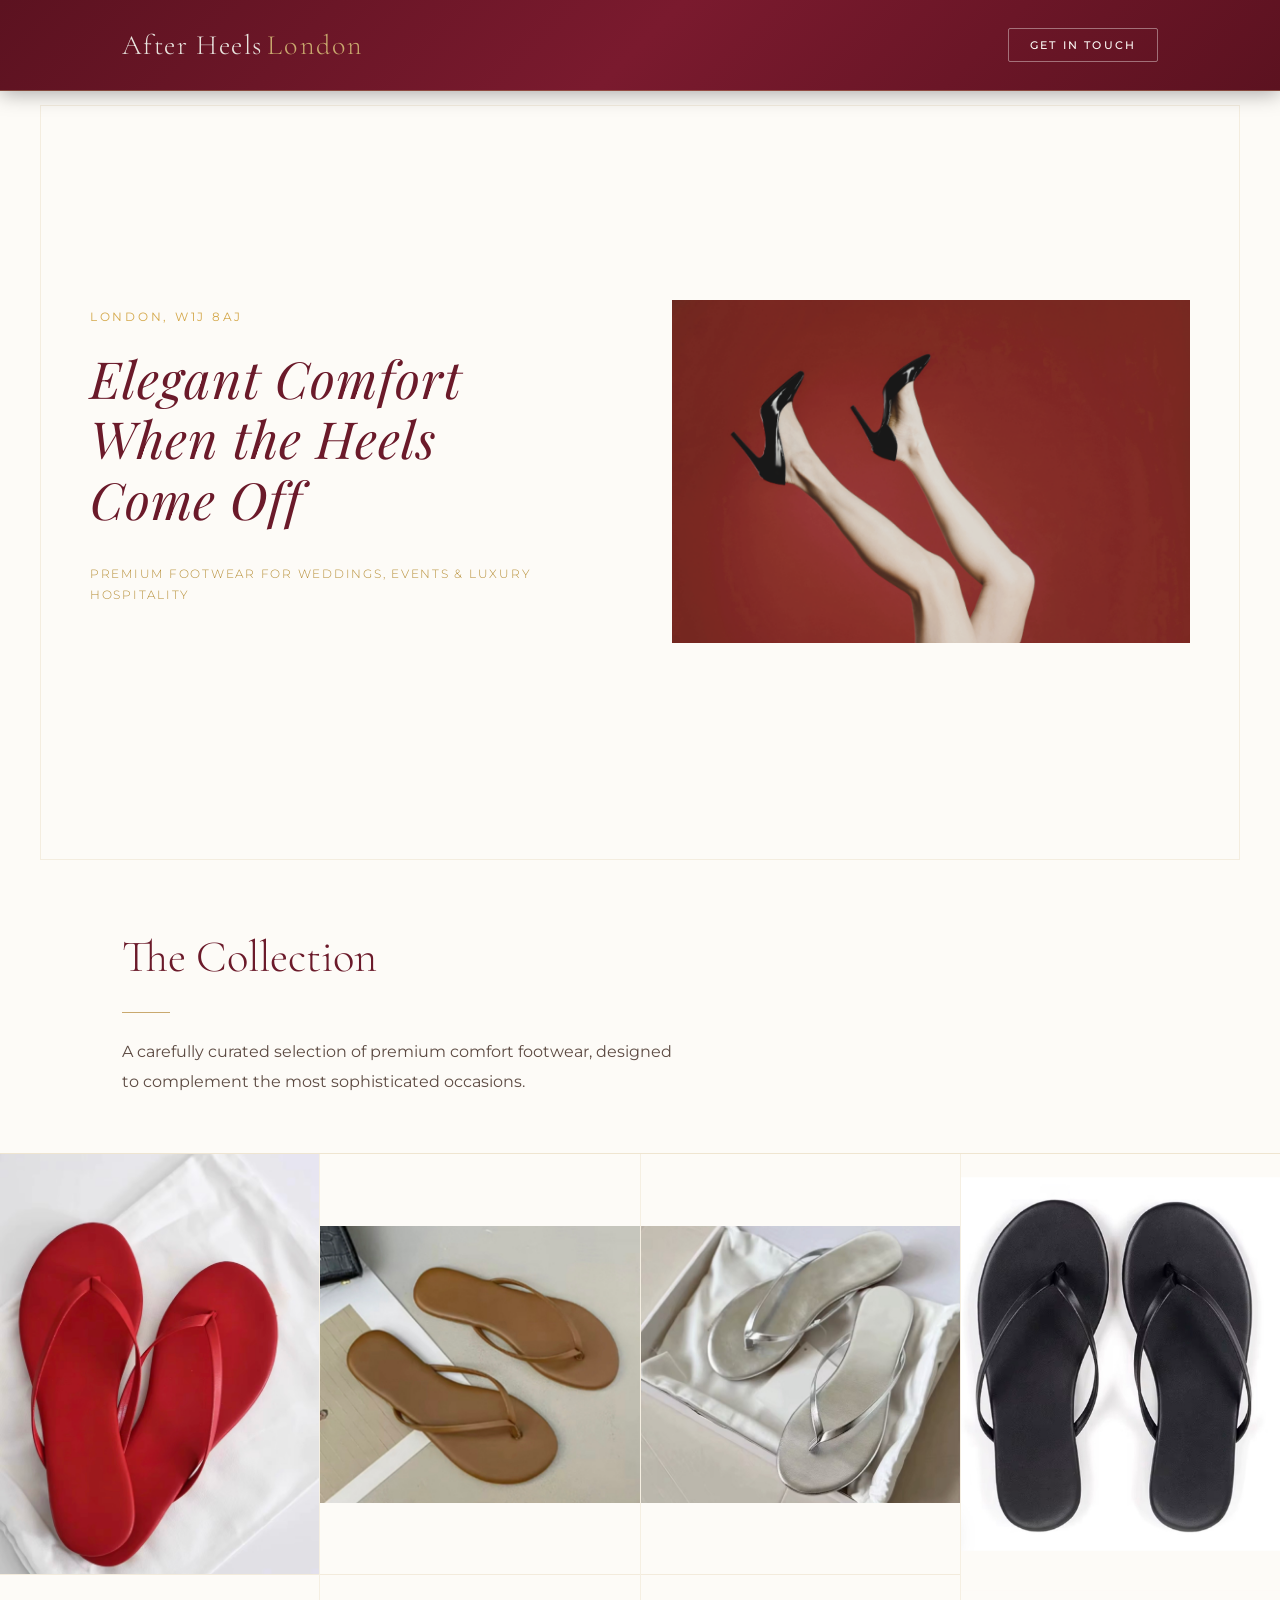
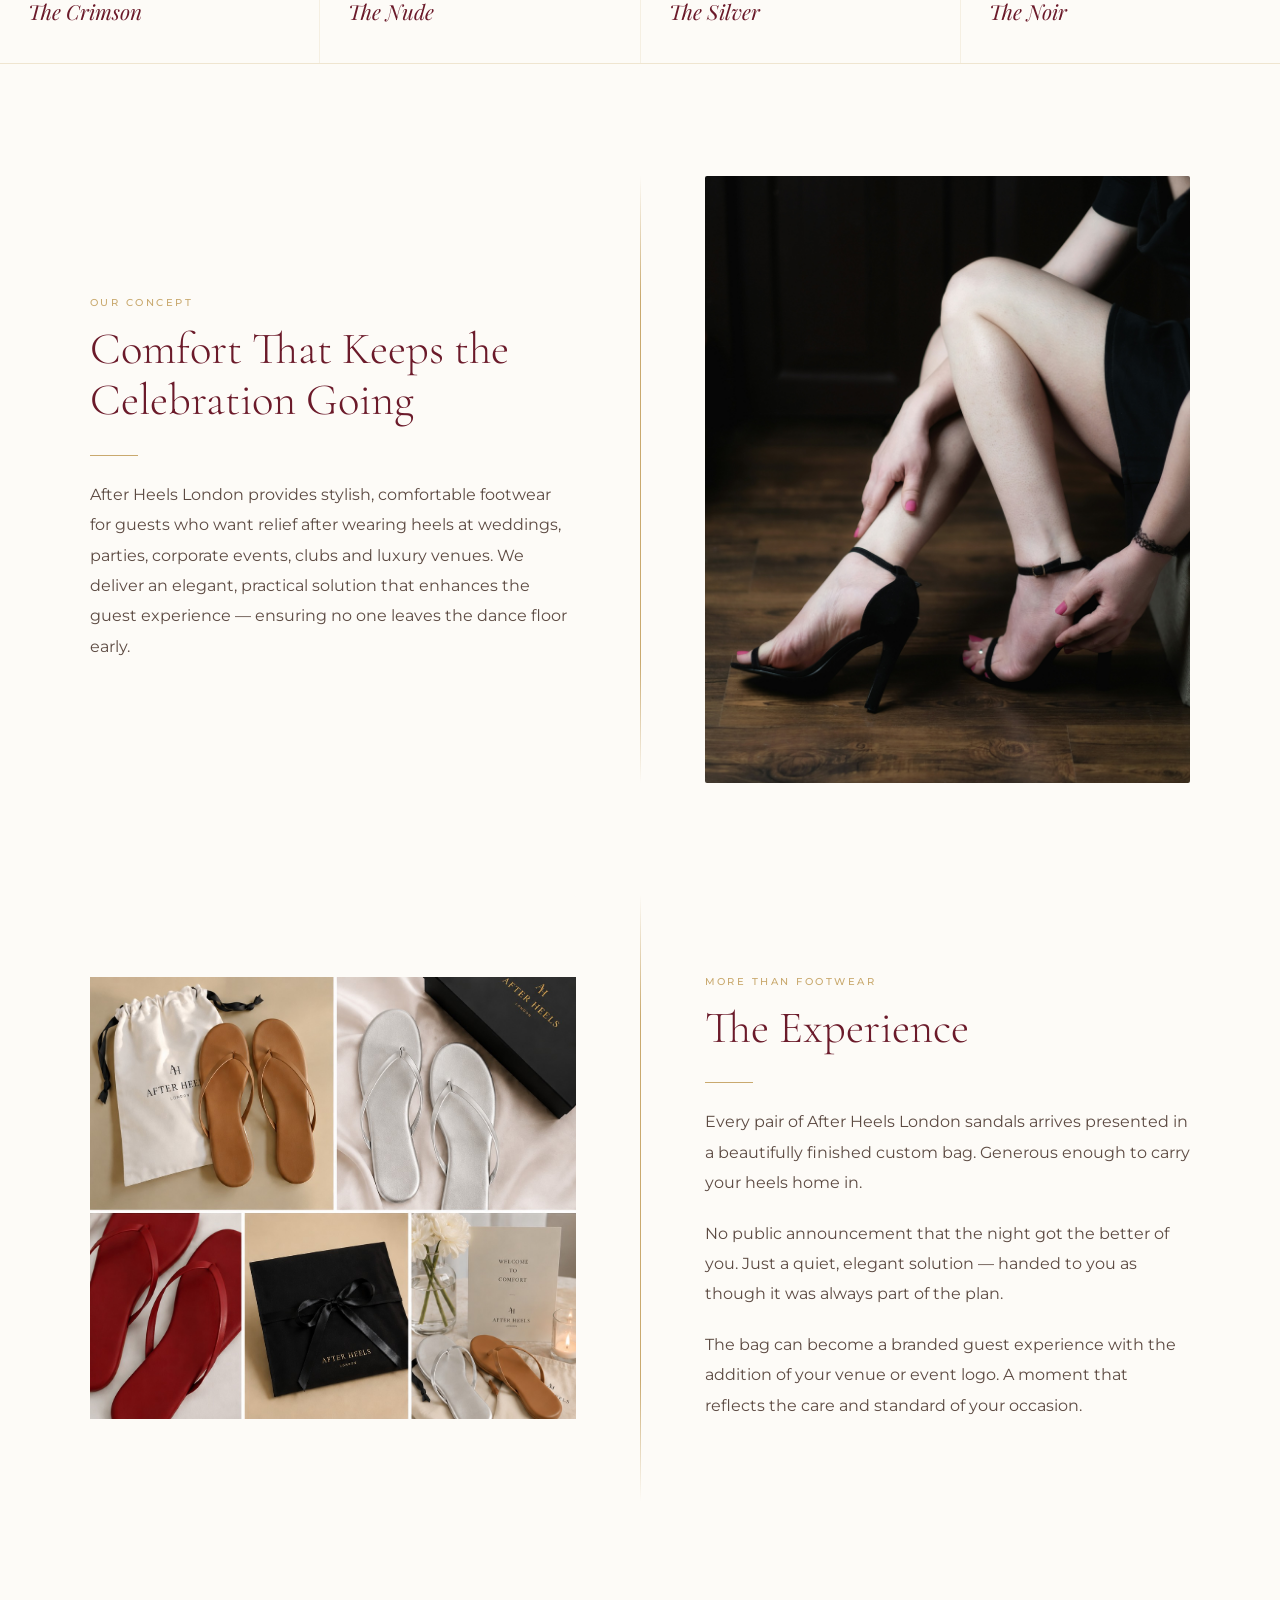
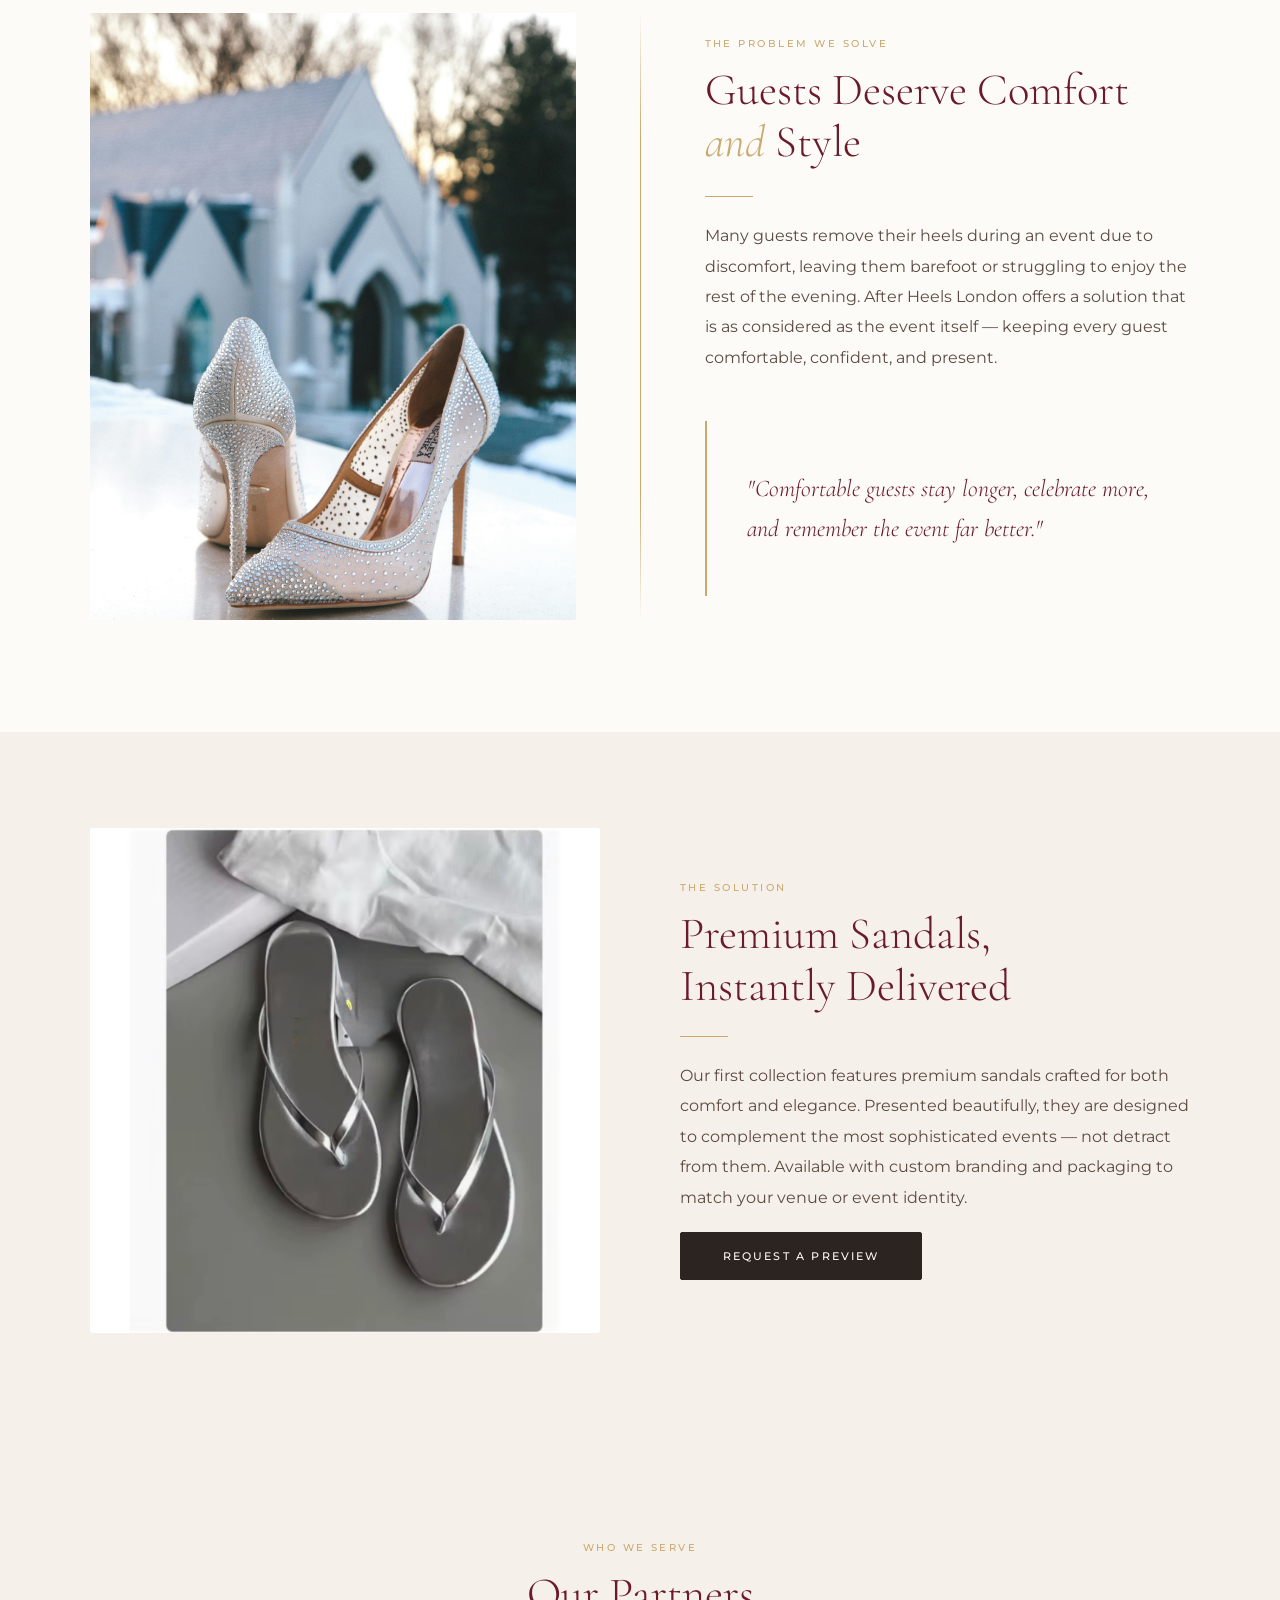
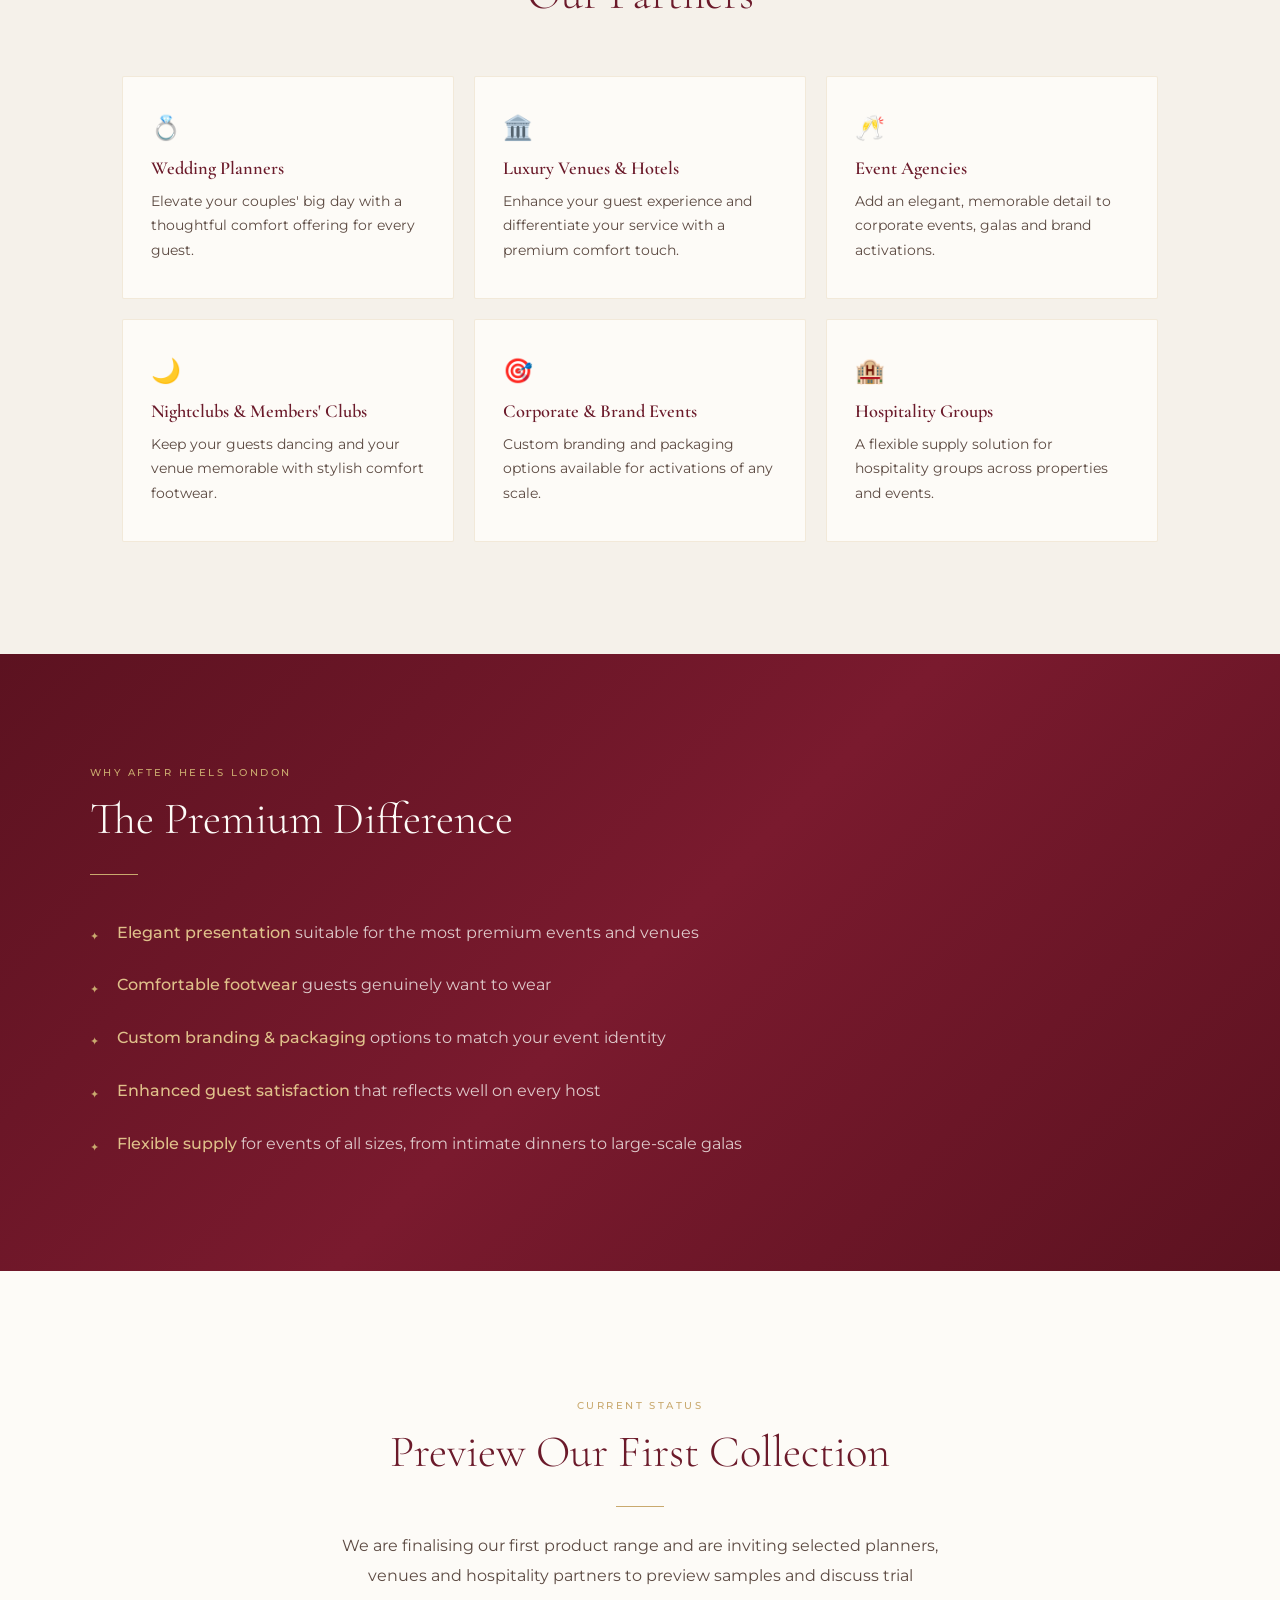
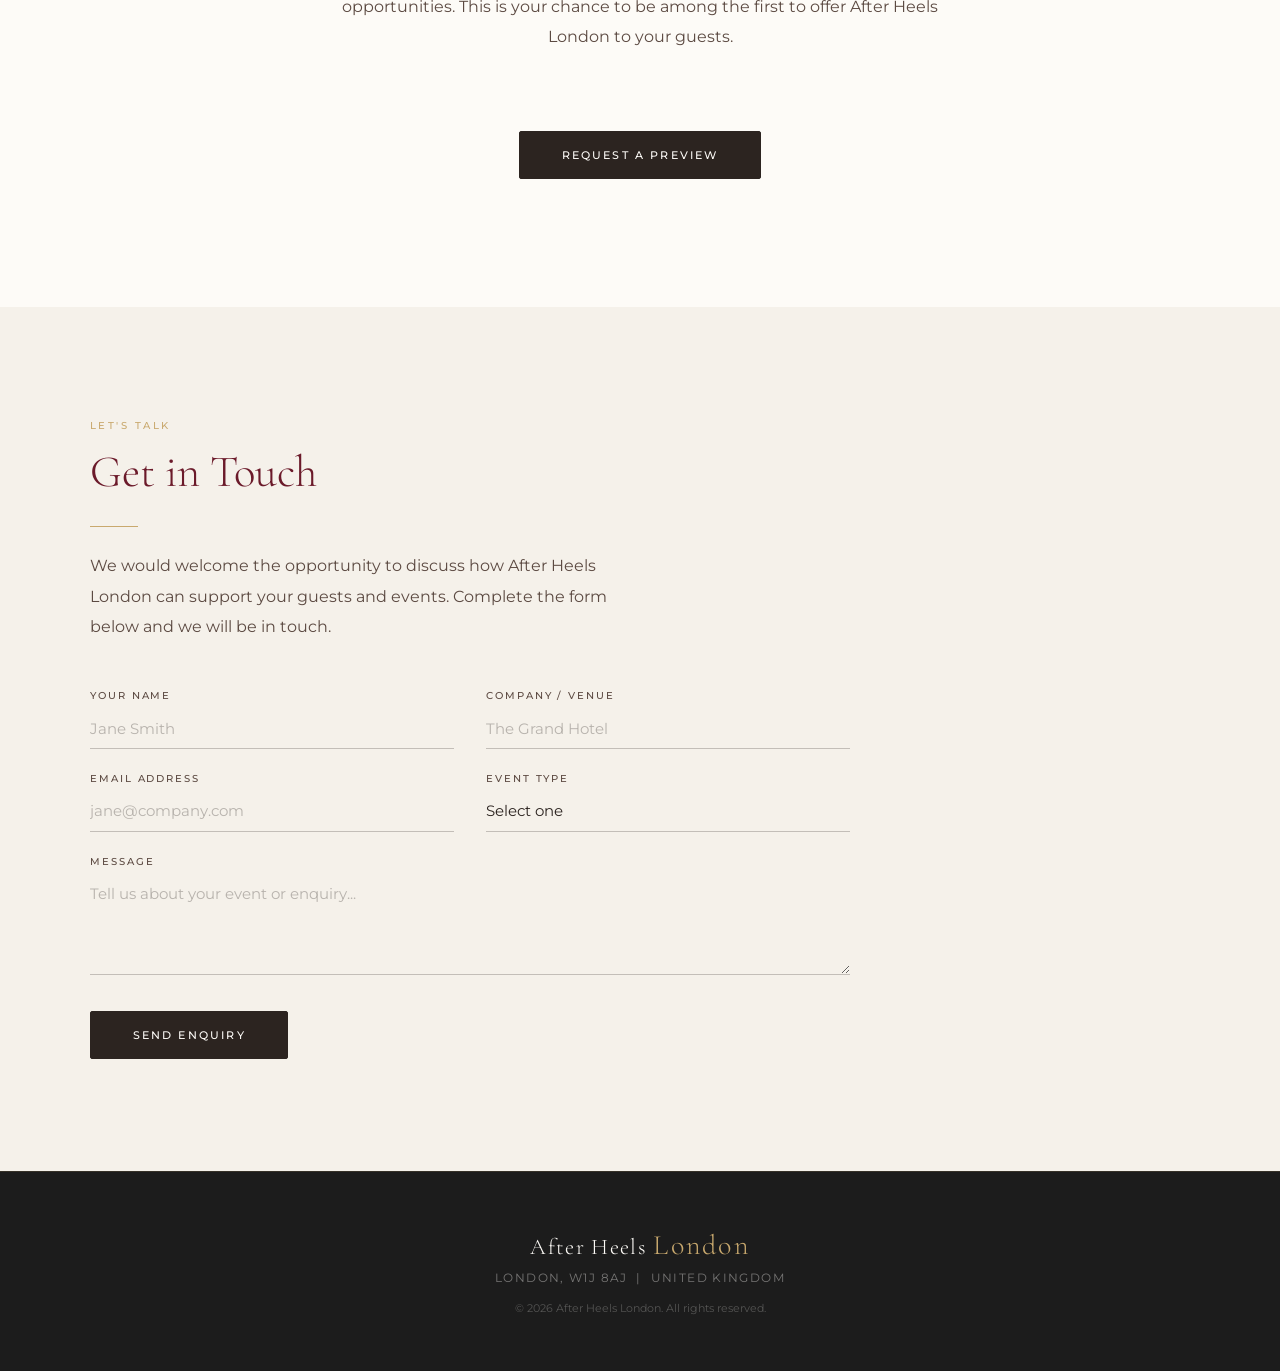
==== index.html @ e073f354 "Add packaging image and update Experience section" ====
<!DOCTYPE html>
<html lang="en">
<head>
  <meta charset="UTF-8" />
  <meta name="viewport" content="width=device-width, initial-scale=1.0" />
  <meta name="description" content="After Heels London — elegant comfort footwear for weddings, events and luxury hospitality." />
  <title>After Heels London</title>
  <link rel="preconnect" href="https://fonts.googleapis.com" />
  <link rel="preconnect" href="https://fonts.gstatic.com" crossorigin />
  <link href="https://fonts.googleapis.com/css2?family=Cormorant+Garamond:ital,wght@0,300;0,400;0,600;1,300;1,400&family=Playfair+Display:ital,wght@1,400;1,500&family=Montserrat:wght@300;400;500&display=swap" rel="stylesheet" />
  <link rel="stylesheet" href="styles.css" />
</head>
<body>

  <!-- NAVIGATION -->
  <header class="site-header">
    <nav class="nav-inner">
      <div class="logo-wrap">
        <!-- Swap comment below for your logo file when ready -->
        <!-- <img src="logo.png" alt="After Heels London" class="logo-img" /> -->
        <span class="logo-text"><span class="logo-name">After Heels</span> <span class="logo-accent">London</span></span>
      </div>
      <a href="#contact" class="btn-ghost">Get in Touch</a>
    </nav>
  </header>

  <!-- HERO -->
  <section class="hero">
    <div class="hero-inner">

      <!-- Left: headline + CTA -->
      <div class="hero-text">
        <p class="hero-location">London, W1J 8AJ</p>
        <h1 class="hero-headline">Elegant Comfort<br />When the Heels<br />Come Off</h1>
        <p class="hero-tagline">Premium Footwear for Weddings, Events &amp; Luxury Hospitality</p>
      </div>

      <div class="hero-logo-wrap">
        <img src="main-logo.png" alt="After Heels London" class="hero-logo-img" />
      </div>

    </div>
  </section>

  <!-- COLLECTION GRID -->
  <section class="collection-section" id="collection">
    <div class="container">
      <h2 class="section-heading">The Collection</h2>
      <span class="gold-rule"></span>
      <p class="section-body collection-intro">A carefully curated selection of premium comfort footwear, designed to complement the most sophisticated occasions.</p>
    </div>
    <div class="collection-grid">

      <article class="collection-card">
        <img src="Crimson.jpeg" alt="The Crimson" class="collection-img collection-img--cover" />
        <div class="collection-card-body">
          <h3 class="collection-name">The Crimson</h3>
        </div>
      </article>

      <article class="collection-card">
        <img src="nude.jpeg" alt="The Nude" class="collection-img collection-img--nude" />
        <div class="collection-card-body">
          <h3 class="collection-name">The Nude</h3>
        </div>
      </article>

      <article class="collection-card">
        <img src="Silver 2.jpeg" alt="The Silver" class="collection-img collection-img--silver" />
        <div class="collection-card-body">
          <h3 class="collection-name">The Silver</h3>
        </div>
      </article>

      <article class="collection-card">
        <img src="Noir 2.jpeg" alt="The Noir" class="collection-img collection-img--noir" />
        <div class="collection-card-body">
          <h3 class="collection-name">The Noir</h3>
        </div>
      </article>

    </div>
  </section>

  <!-- OUR CONCEPT -->
  <section class="editorial-section" id="concept">
    <div class="editorial-inner">
      <div class="editorial-text">
        <div class="section-label">Our Concept</div>
        <h2 class="section-heading">Comfort That Keeps the Celebration Going</h2>
        <span class="gold-rule"></span>
        <p class="section-body">
          After Heels London provides stylish, comfortable footwear for guests who want relief after wearing heels at weddings, parties, corporate events, clubs and luxury venues. We deliver an elegant, practical solution that enhances the guest experience — ensuring no one leaves the dance floor early.
        </p>
      </div>
      <div class="editorial-divider"></div>
      <div class="editorial-image">
        <img src="concept.jpg" alt="Our Concept" class="editorial-img" />
      </div>
    </div>
  </section>

  <!-- THE EXPERIENCE -->
  <section class="editorial-section editorial-reverse" id="experience">
    <div class="editorial-inner">
      <div class="editorial-image">
        <img src="packaging.jpg" alt="The Experience" class="editorial-img editorial-img--contain" />
      </div>
      <div class="editorial-divider"></div>
      <div class="editorial-text">
        <div class="section-label">More Than Footwear</div>
        <h2 class="section-heading">The Experience</h2>
        <span class="gold-rule"></span>
        <p class="section-body">
          Every pair of After Heels London sandals arrives presented in a beautifully finished custom bag. Generous enough to carry your heels home in.
        </p>
        <p class="section-body" style="margin-top: 1.25rem;">
          No public announcement that the night got the better of you. Just a quiet, elegant solution — handed to you as though it was always part of the plan.
        </p>
        <p class="section-body" style="margin-top: 1.25rem;">
          The bag can become a branded guest experience with the addition of your venue or event logo. A moment that reflects the care and standard of your occasion.
        </p>
      </div>
    </div>
  </section>

  <!-- THE PROBLEM -->
  <section class="editorial-section editorial-reverse" id="problem">
    <div class="editorial-inner">
      <div class="editorial-image">
        <img src="problem.jpg" alt="The Problem We Solve" class="editorial-img" />
      </div>
      <div class="editorial-divider"></div>
      <div class="editorial-text">
        <div class="section-label">The Problem We Solve</div>
        <h2 class="section-heading">Guests Deserve Comfort <em>and</em> Style</h2>
        <span class="gold-rule"></span>
        <p class="section-body">
          Many guests remove their heels during an event due to discomfort, leaving them barefoot or struggling to enjoy the rest of the evening. After Heels London offers a solution that is as considered as the event itself — keeping every guest comfortable, confident, and present.
        </p>
        <div class="pullquote-card">
          <p>"Comfortable guests stay longer, celebrate more, and remember the event far better."</p>
        </div>
      </div>
    </div>
  </section>

  <!-- PRODUCT FEATURE -->
  <section class="product-feature" id="product">
    <div class="product-inner">

      <div class="product-img-wrap">
        <img src="product shot.jpeg" alt="After Heels London premium sandals" class="product-img" />
      </div>

      <div class="product-text">
        <div class="section-label">The Solution</div>
        <h2 class="section-heading">Premium Sandals,<br />Instantly Delivered</h2>
        <span class="gold-rule"></span>
        <p class="section-body">
          Our first collection features premium sandals crafted for both comfort and elegance. Presented beautifully, they are designed to complement the most sophisticated events — not detract from them. Available with custom branding and packaging to match your venue or event identity.
        </p>
        <br />
        <a href="#contact" class="btn-primary">Request a Preview</a>
      </div>

    </div>
  </section>

  <!-- PARTNERS / WHO WE SERVE -->
  <section class="partners-section" id="partners">
    <div class="container">
      <div class="section-label">Who We Serve</div>
      <h2 class="section-heading">Our Partners</h2>
      <div class="partners-grid">
        <div class="partner-card">
          <span class="partner-icon">💍</span>
          <h3>Wedding Planners</h3>
          <p>Elevate your couples' big day with a thoughtful comfort offering for every guest.</p>
        </div>
        <div class="partner-card">
          <span class="partner-icon">🏛️</span>
          <h3>Luxury Venues &amp; Hotels</h3>
          <p>Enhance your guest experience and differentiate your service with a premium comfort touch.</p>
        </div>
        <div class="partner-card">
          <span class="partner-icon">🥂</span>
          <h3>Event Agencies</h3>
          <p>Add an elegant, memorable detail to corporate events, galas and brand activations.</p>
        </div>
        <div class="partner-card">
          <span class="partner-icon">🌙</span>
          <h3>Nightclubs &amp; Members' Clubs</h3>
          <p>Keep your guests dancing and your venue memorable with stylish comfort footwear.</p>
        </div>
        <div class="partner-card">
          <span class="partner-icon">🎯</span>
          <h3>Corporate &amp; Brand Events</h3>
          <p>Custom branding and packaging options available for activations of any scale.</p>
        </div>
        <div class="partner-card">
          <span class="partner-icon">🏨</span>
          <h3>Hospitality Groups</h3>
          <p>A flexible supply solution for hospitality groups across properties and events.</p>
        </div>
      </div>
    </div>
  </section>

  <!-- WHY AFTER HEELS — Burgundy anchor -->
  <section class="why-section" id="why">
    <div class="why-inner">
      <div class="section-label">Why After Heels London</div>
      <h2 class="section-heading on-dark">The Premium Difference</h2>
      <span class="gold-rule"></span>
      <ul class="why-list">
        <li class="why-item">
          <span class="why-marker">✦</span>
          <div><strong>Elegant presentation</strong> suitable for the most premium events and venues</div>
        </li>
        <li class="why-item">
          <span class="why-marker">✦</span>
          <div><strong>Comfortable footwear</strong> guests genuinely want to wear</div>
        </li>
        <li class="why-item">
          <span class="why-marker">✦</span>
          <div><strong>Custom branding &amp; packaging</strong> options to match your event identity</div>
        </li>
        <li class="why-item">
          <span class="why-marker">✦</span>
          <div><strong>Enhanced guest satisfaction</strong> that reflects well on every host</div>
        </li>
        <li class="why-item">
          <span class="why-marker">✦</span>
          <div><strong>Flexible supply</strong> for events of all sizes, from intimate dinners to large-scale galas</div>
        </li>
      </ul>
    </div>
  </section>

  <!-- PREVIEW / STATUS -->
  <section class="preview-section" id="preview">
    <div class="container">
      <div class="section-label">Current Status</div>
      <h2 class="section-heading">Preview Our First Collection</h2>
      <span class="gold-rule centered"></span>
      <p class="section-body max-width">
        We are finalising our first product range and are inviting selected planners, venues and hospitality partners to preview samples and discuss trial opportunities. This is your chance to be among the first to offer After Heels London to your guests.
      </p>
      <br /><br />
      <a href="#contact" class="btn-primary">Request a Preview</a>
    </div>
  </section>

  <!-- CONTACT -->
  <section class="contact-section" id="contact">
    <div class="contact-inner">
      <div class="section-label">Let's Talk</div>
      <h2 class="section-heading">Get in Touch</h2>
      <span class="gold-rule"></span>
      <p class="section-body contact-intro">
        We would welcome the opportunity to discuss how After Heels London can support your guests and events. Complete the form below and we will be in touch.
      </p>
      <form class="contact-form" action="mailto:hello@afterheelslondon.com" method="GET" enctype="text/plain">
        <div class="form-row">
          <div class="form-group">
            <label for="name">Your Name</label>
            <input type="text" id="name" name="Name" placeholder="Jane Smith" required />
          </div>
          <div class="form-group">
            <label for="company">Company / Venue</label>
            <input type="text" id="company" name="Company" placeholder="The Grand Hotel" />
          </div>
        </div>
        <div class="form-row">
          <div class="form-group">
            <label for="email">Email Address</label>
            <input type="email" id="email" name="Email" placeholder="jane@company.com" required />
          </div>
          <div class="form-group">
            <label for="type">Event Type</label>
            <select id="type" name="Event Type">
              <option value="" disabled selected>Select one</option>
              <option>Wedding</option>
              <option>Corporate Event</option>
              <option>Hospitality / Hotel</option>
              <option>Nightclub / Members' Club</option>
              <option>Event Agency</option>
              <option>Other</option>
            </select>
          </div>
        </div>
        <div class="form-group">
          <label for="message">Message</label>
          <textarea id="message" name="Message" rows="4" placeholder="Tell us about your event or enquiry..."></textarea>
        </div>
        <button type="submit" class="btn-primary btn-submit">Send Enquiry</button>
      </form>
    </div>
  </section>

  <!-- FOOTER -->
  <footer class="site-footer">
    <div class="footer-inner">
      <p class="footer-logo">After Heels <span class="logo-accent">London</span></p>
      <p class="footer-address">London, W1J 8AJ &nbsp;|&nbsp; United Kingdom</p>
      <p class="footer-copy">&copy; 2026 After Heels London. All rights reserved.</p>
    </div>
  </footer>

</body>
</html>
---- styles.css ----
/* ============================================
   AFTER HEELS LONDON — Stylesheet
   Palette: Ivory / Deep Burgundy / Champagne Gold / Action Red
   ============================================ */

:root {
  --ivory:         #FDFBF7;
  --ivory-tint:    #F5F1EA;
  --burgundy:      #6B1A2A;
  --burgundy-deep: #4A0F1C;
  --red-action:    #E10600;
  --red-hover:     #C8102E;
  --gold:          #C9A96E;
  --gold-light:    #DFC08A;
  --text-body:     #2C2420;
  --text-mid:      #5C4A42;
  --text-light:    rgba(253, 251, 247, 0.78);
  --charcoal:      #1C1C1C;
  --white:         #FFFFFF;

  --font-serif:    'Cormorant Garamond', Georgia, serif;
  --font-sans:     'Montserrat', Arial, sans-serif;

  --container-max: 1100px;
  --radius:        2px;
  --transition:    0.3s ease;
}

*, *::before, *::after {
  box-sizing: border-box;
  margin: 0;
  padding: 0;
}

html {
  scroll-behavior: smooth;
}

body {
  font-family: var(--font-sans);
  color: var(--text-body);
  background: var(--ivory);
  -webkit-font-smoothing: antialiased;
}

/* ---- TYPOGRAPHY ---- */

h1, h2, h3 {
  font-family: var(--font-serif);
  font-weight: 400;
  line-height: 1.15;
}

/* ---- LAYOUT ---- */

.container {
  max-width: var(--container-max);
  margin: 0 auto;
  padding: 0 2rem;
}

.section {
  padding: 7rem 2rem;
}

.section-ivory    { background: var(--ivory); }
.section-tint     { background: var(--ivory-tint); }
.section-burgundy { background: var(--burgundy); }
.section-charcoal { background: var(--charcoal); }

.text-center { text-align: center; }

.max-width {
  max-width: 680px;
  margin-left: auto;
  margin-right: auto;
}

/* ---- SECTION LABELS ---- */

.section-label {
  font-family: var(--font-sans);
  font-size: 0.62rem;
  font-weight: 500;
  letter-spacing: 0.25em;
  text-transform: uppercase;
  color: var(--gold);
  margin-bottom: 1rem;
}

/* ---- SECTION HEADINGS ---- */

.section-heading {
  font-size: clamp(2rem, 3.5vw, 3rem);
  color: var(--burgundy);
  margin-bottom: 1.75rem;
  font-weight: 300;
}

.section-heading.on-dark { color: var(--ivory); }

.section-heading em {
  font-style: italic;
  color: var(--gold);
}

/* ---- BODY COPY ---- */

.section-body {
  font-size: 1rem;
  line-height: 1.9;
  color: var(--text-mid);
}

.section-body.on-dark {
  color: var(--text-light);
}

/* ---- GOLD RULE ---- */

.gold-rule {
  display: block;
  width: 48px;
  height: 1px;
  background: var(--gold);
  margin: 1.5rem 0;
}

.gold-rule.centered {
  margin: 1.5rem auto;
}

/* ---- BUTTONS ---- */

.btn-primary {
  display: inline-block;
  font-family: var(--font-sans);
  font-size: 0.68rem;
  font-weight: 500;
  letter-spacing: 0.2em;
  text-transform: uppercase;
  text-decoration: none;
  color: var(--ivory);
  background: #2C2420;
  border: 1px solid #2C2420;
  padding: 1rem 2.6rem;
  border-radius: var(--radius);
  transition: background var(--transition), border-color var(--transition);
  cursor: pointer;
}

.btn-primary:hover {
  background: var(--burgundy);
  border-color: var(--burgundy);
}

.btn-ghost {
  display: inline-block;
  font-family: var(--font-sans);
  font-size: 0.68rem;
  font-weight: 500;
  letter-spacing: 0.2em;
  text-transform: uppercase;
  text-decoration: none;
  color: var(--gold);
  background: transparent;
  border: 1px solid rgba(201, 169, 110, 0.45);
  padding: 0.55rem 1.3rem;
  border-radius: var(--radius);
  transition: background var(--transition), color var(--transition), border-color var(--transition);
  cursor: pointer;
}

.btn-ghost:hover {
  background: var(--gold);
  border-color: var(--gold);
  color: var(--charcoal);
}

/* On the burgundy nav, ghost button uses ivory text */
.site-header .btn-ghost {
  color: var(--ivory);
  border-color: rgba(253, 251, 247, 0.4);
}

.site-header .btn-ghost:hover {
  background: var(--gold);
  border-color: var(--gold);
  color: var(--charcoal);
}

/* ============================================
   HEADER / NAV
   ============================================ */

.site-header {
  position: fixed;
  top: 0;
  left: 0;
  right: 0;
  z-index: 100;
  background: linear-gradient(135deg, #5C1220 0%, #7A1A2E 50%, #5C1220 100%);
  border-bottom: 1px solid rgba(201, 169, 110, 0.35);
  box-shadow: 0 2px 20px rgba(0, 0, 0, 0.35);
}

.nav-inner {
  max-width: var(--container-max);
  margin: 0 auto;
  padding: 1.75rem 2rem;
  display: flex;
  align-items: center;
  justify-content: space-between;
}

.logo-text {
  font-family: var(--font-serif);
  font-weight: 300;
  letter-spacing: 0.06em;
  display: flex;
  align-items: baseline;
  gap: 0.3em;
}

.logo-name {
  font-size: 1.75rem;
  color: #E8E4DE; /* platinum */
  letter-spacing: 0.05em;
}

.logo-accent {
  font-size: 1.75rem;
  color: var(--gold);
  letter-spacing: 0.08em;
}

.logo-img {
  height: 38px;
  width: auto;
}

/* ============================================
   HERO
   ============================================ */

.hero {
  min-height: 100vh;
  background: var(--ivory);
  display: flex;
  align-items: center;
  padding: 0 2rem 3rem;
  padding-top: 90px;
  position: relative;
}

/* Delicate gold border inset */
.hero::before {
  content: '';
  position: absolute;
  top: 105px;
  left: 2.5rem;
  right: 2.5rem;
  bottom: 2.5rem;
  border: 1px solid rgba(201, 169, 110, 0.18);
  pointer-events: none;
}

.hero-inner {
  max-width: var(--container-max);
  margin: 0 auto;
  width: 100%;
  display: grid;
  grid-template-columns: 1fr 1fr;
  gap: 4rem;
  align-items: center;
  padding: 2.5rem 0;
}

/* Left: text content */
.hero-text {
  display: flex;
  flex-direction: column;
  align-items: flex-start;
}

/* Right: logo image area */
.hero-logo-wrap {
  display: flex;
  align-items: center;
  justify-content: center;
}

.hero-logo-img {
  max-width: 100%;
  height: auto;
  display: block;
}

/* Subtle right-side placeholder until logo is supplied */
.hero-logo-placeholder {
  width: 100%;
  aspect-ratio: 1 / 1;
  border: 1px dashed rgba(201, 169, 110, 0.3);
  border-radius: var(--radius);
  display: flex;
  align-items: center;
  justify-content: center;
}

.hero-logo-placeholder span {
  font-family: var(--font-sans);
  font-size: 0.6rem;
  letter-spacing: 0.18em;
  text-transform: uppercase;
  color: rgba(201, 169, 110, 0.5);
}

.hero-location {
  font-family: var(--font-sans);
  font-size: 0.78rem;
  letter-spacing: 0.22em;
  text-transform: uppercase;
  color: #D4A84B;
  margin-bottom: 1.5rem;
}

.hero-headline {
  font-family: 'Playfair Display', var(--font-serif);
  font-size: clamp(2.4rem, 4vw, 3.8rem);
  font-weight: 400;
  font-style: italic;
  color: var(--burgundy);
  letter-spacing: 0.02em;
  line-height: 1.18;
  margin-bottom: 1.5rem;
}

.hero-tagline {
  font-family: var(--font-sans);
  font-size: 0.78rem;
  font-weight: 300;
  letter-spacing: 0.14em;
  text-transform: uppercase;
  color: #B8903A;
  line-height: 1.7;
  margin-top: 0.6rem;
  margin-bottom: 1.75rem;
}

/* ============================================
   CONCEPT + PROBLEM (Merged, seamless)
   ============================================ */

/* ============================================
   EDITORIAL SECTIONS (Concept + Problem)
   ============================================ */

.editorial-section {
  padding: 3rem 2rem 7rem;
  background: var(--ivory);
}

.editorial-section + .editorial-section {
  padding-top: 0;
}

.editorial-inner {
  max-width: var(--container-max);
  margin: 0 auto;
  display: grid;
  grid-template-columns: 1fr 1px 1fr;
  gap: 0 4rem;
  align-items: center;
}

/* Vertical gold divider */
.editorial-divider {
  width: 1px;
  align-self: stretch;
  background: linear-gradient(to bottom, transparent, var(--gold) 20%, var(--gold) 80%, transparent);
  min-height: 300px;
}

.editorial-text {
  padding: 1rem 0;
}

/* Image placeholder */
.editorial-img-placeholder {
  width: 100%;
  aspect-ratio: 4 / 5;
  background: var(--ivory-tint);
  border: 1px dashed rgba(201, 169, 110, 0.35);
  display: flex;
  align-items: center;
  justify-content: center;
  border-radius: var(--radius);
}

.editorial-img-placeholder span {
  font-family: var(--font-sans);
  font-size: 0.6rem;
  letter-spacing: 0.18em;
  text-transform: uppercase;
  color: rgba(201, 169, 110, 0.5);
}

/* Real image when swapped in */
.editorial-img {
  width: 100%;
  aspect-ratio: 4 / 5;
  object-fit: cover;
  display: block;
  border-radius: var(--radius);
}

/* For nearly square images — show full image without cropping */
.editorial-img--contain {
  object-fit: contain;
  background: var(--ivory);
}

/* Legacy intro styles kept for safety */
.intro-block {
  padding: 7rem 2rem;
  background: var(--ivory);
}

.intro-inner {
  max-width: var(--container-max);
  margin: 0 auto;
  display: grid;
  grid-template-columns: 1fr 1fr;
  gap: 6rem;
  align-items: start;
}

.intro-col .section-label { margin-bottom: 0.75rem; }

.intro-col .section-heading {
  font-size: clamp(1.7rem, 2.8vw, 2.4rem);
  margin-bottom: 1.25rem;
}

/* Editorial pull-quote card for the Problem */
.pullquote-card {
  margin-top: 3rem;
  padding: 3rem 2.5rem;
  border-left: 2px solid var(--gold);
  background: transparent;
}

.pullquote-card p {
  font-family: var(--font-serif);
  font-size: clamp(1.2rem, 2vw, 1.5rem);
  font-style: italic;
  font-weight: 300;
  color: var(--burgundy);
  line-height: 1.65;
}

/* ============================================
   PRODUCT FEATURE
   ============================================ */

.product-feature {
  padding: 6rem 2rem;
  background: var(--ivory-tint);
}

.product-inner {
  max-width: var(--container-max);
  margin: 0 auto;
  display: grid;
  grid-template-columns: 1fr 1fr;
  gap: 5rem;
  align-items: center;
}

.product-img-wrap {
  display: flex;
  align-items: center;
  justify-content: center;
}

.product-img {
  max-width: 100%;
  height: auto;
  display: block;
  border-radius: var(--radius);
}

/* Placeholder for product image */
.product-img-placeholder {
  width: 100%;
  aspect-ratio: 4 / 3;
  background: var(--ivory);
  border: 1px solid rgba(201, 169, 110, 0.3);
  border-radius: var(--radius);
  display: flex;
  align-items: center;
  justify-content: center;
}

.product-img-placeholder span {
  font-family: var(--font-sans);
  font-size: 0.65rem;
  letter-spacing: 0.15em;
  text-transform: uppercase;
  color: var(--gold);
}

.product-text .section-heading {
  margin-bottom: 1.25rem;
}

/* ============================================
   COLLECTION GRID
   ============================================ */

.collection-section {
  padding: 2rem 0 4rem;
  background: var(--ivory);
}

.collection-section .container {
  text-align: left;
  margin-bottom: 3.5rem;
}

.collection-intro {
  max-width: 560px;
  margin-top: 0.5rem;
}

.collection-grid {
  display: grid;
  grid-template-columns: repeat(4, 1fr);
  gap: 1px;
  background: rgba(201, 169, 110, 0.15);
  border-top: 1px solid rgba(201, 169, 110, 0.15);
  border-bottom: 1px solid rgba(201, 169, 110, 0.15);
}

.collection-card {
  background: var(--ivory);
  overflow: hidden;
  cursor: pointer;
  position: relative;
}

/* Image area — parallax-ready via background-attachment */
.collection-img-placeholder {
  width: 100%;
  aspect-ratio: 3 / 4;
  background: var(--ivory-tint);
  position: relative;
  overflow: hidden;
  transition: transform 0.5s ease;
}

/* Number label on placeholder */
.collection-img-placeholder::after {
  content: var(--ph-num, '');
  position: absolute;
  bottom: 1.25rem;
  left: 1.5rem;
  font-family: var(--font-serif);
  font-size: 3rem;
  font-weight: 300;
  color: rgba(201, 169, 110, 0.2);
  line-height: 1;
}

/* Real product image — same class used when swapping in photos */
.collection-img {
  width: 100%;
  aspect-ratio: 3 / 4;
  object-fit: contain;
  object-position: center;
  background: var(--ivory);
  display: block;
  transition: transform 0.6s ease;
}

/* Crimson — tall portrait, fill edge to edge */
.collection-img--cover {
  aspect-ratio: unset;
  height: 420px;
  object-fit: cover;
  object-position: center;
}

/* Noir — white background, scaled up to match Crimson visual size */
.collection-img--noir {
  aspect-ratio: unset;
  height: 420px;
  object-fit: contain;
  object-position: center;
  background: var(--ivory);
  transform: scale(1.08);
}

/* Nude — match Silver exactly */
.collection-img--nude {
  aspect-ratio: unset;
  height: 420px;
  object-fit: contain;
  object-position: center;
}

/* Silver — fixed height, centred */
.collection-img--silver {
  aspect-ratio: unset;
  height: 420px;
  object-fit: contain;
  object-position: center;
}

.collection-card:hover .collection-img,
.collection-card:hover .collection-img-placeholder {
  transform: scale(1.03);
}

.collection-card-body {
  padding: 1.5rem 1.75rem 2rem;
  border-top: 1px solid rgba(201, 169, 110, 0.2);
}

.collection-category {
  font-family: var(--font-sans);
  font-size: 0.58rem;
  font-weight: 500;
  letter-spacing: 0.22em;
  text-transform: uppercase;
  color: #B8903A;
  margin-bottom: 0.4rem;
}

.collection-name {
  font-family: 'Playfair Display', var(--font-serif);
  font-size: 1.3rem;
  font-weight: 400;
  font-style: italic;
  color: var(--burgundy);
  margin-bottom: 0.4rem;
  line-height: 1.2;
}

.collection-desc {
  font-family: var(--font-sans);
  font-size: 0.78rem;
  font-weight: 300;
  color: var(--text-mid);
  letter-spacing: 0.04em;
  line-height: 1.6;
}

.collection-cta {
  text-align: center;
  padding: 3.5rem 2rem 0;
}

/* ============================================
   PARTNERS GRID
   ============================================ */

.partners-section {
  padding: 7rem 2rem;
  background: var(--ivory-tint);
}

.partners-section .section-label,
.partners-section .section-heading {
  text-align: center;
}

.partners-grid {
  display: grid;
  grid-template-columns: repeat(3, 1fr);
  gap: 1.25rem;
  margin-top: 3.5rem;
}

.partner-card {
  background: var(--ivory);
  border: 1px solid rgba(201, 169, 110, 0.22);
  border-radius: var(--radius);
  padding: 2.25rem 1.75rem;
  transition: border-color var(--transition), box-shadow var(--transition), transform var(--transition);
}

.partner-card:hover {
  border-color: rgba(201, 169, 110, 0.6);
  box-shadow: 0 12px 40px rgba(107, 26, 42, 0.07);
  transform: translateY(-4px);
}

.partner-icon {
  display: block;
  font-size: 1.5rem;
  margin-bottom: 1rem;
}

.partner-card h3 {
  font-family: var(--font-serif);
  font-size: 1.15rem;
  font-weight: 600;
  color: var(--burgundy);
  margin-bottom: 0.6rem;
}

.partner-card p {
  font-size: 0.87rem;
  line-height: 1.75;
  color: var(--text-mid);
}

/* ============================================
   WHY AFTER HEELS — Burgundy anchor block
   ============================================ */

.why-section {
  padding: 7rem 2rem;
  background: linear-gradient(135deg, #5C1220 0%, #7A1A2E 50%, #5C1220 100%);
}

.why-inner {
  max-width: var(--container-max);
  margin: 0 auto;
}

.why-list {
  list-style: none;
  margin-top: 2.75rem;
  display: flex;
  flex-direction: column;
  gap: 1.5rem;
  max-width: 700px;
}

.why-item {
  display: flex;
  align-items: flex-start;
  gap: 1.1rem;
  font-size: 1rem;
  color: var(--text-light);
  line-height: 1.8;
}

.why-marker {
  color: var(--gold);
  font-size: 0.7rem;
  flex-shrink: 0;
  margin-top: 0.45rem;
}

.why-item strong {
  color: var(--gold-light);
  font-weight: 500;
}

/* ============================================
   PREVIEW / STATUS CTA
   ============================================ */

.preview-section {
  padding: 8rem 2rem;
  background: var(--ivory);
  text-align: center;
}

.preview-section .section-body {
  max-width: 620px;
  margin: 0 auto 2.5rem;
}

/* ============================================
   CONTACT FORM
   ============================================ */

.contact-section {
  padding: 7rem 2rem;
  background: var(--ivory-tint);
}

.contact-inner {
  max-width: var(--container-max);
  margin: 0 auto;
}

.contact-intro {
  max-width: 560px;
  margin-bottom: 3rem;
}

.contact-form {
  max-width: 760px;
  display: flex;
  flex-direction: column;
  gap: 1.5rem;
}

.form-row {
  display: grid;
  grid-template-columns: 1fr 1fr;
  gap: 2rem;
}

.form-group {
  display: flex;
  flex-direction: column;
  gap: 0.5rem;
}

.form-group label {
  font-family: var(--font-sans);
  font-size: 0.6rem;
  font-weight: 500;
  letter-spacing: 0.2em;
  text-transform: uppercase;
  color: var(--text-mid);
}

/* Minimalist underline fields */
.form-group input,
.form-group select,
.form-group textarea {
  background: transparent;
  border: none;
  border-bottom: 1px solid rgba(44, 36, 32, 0.25);
  border-radius: 0;
  padding: 0.65rem 0;
  font-family: var(--font-sans);
  font-size: 0.92rem;
  color: var(--text-body);
  outline: none;
  transition: border-color var(--transition);
  -webkit-appearance: none;
}

.form-group select option {
  background: var(--ivory);
  color: var(--text-body);
}

.form-group input::placeholder,
.form-group textarea::placeholder {
  color: rgba(44, 36, 32, 0.3);
}

.form-group input:focus,
.form-group select:focus,
.form-group textarea:focus {
  border-bottom-color: var(--burgundy);
}

.form-group textarea {
  resize: vertical;
  min-height: 100px;
}

.btn-submit {
  align-self: flex-start;
  margin-top: 0.75rem;
}

/* ============================================
   FOOTER
   ============================================ */

.site-footer {
  background: var(--charcoal);
  padding: 3.5rem 2rem;
  border-top: 1px solid rgba(201, 169, 110, 0.15);
}

.footer-inner {
  max-width: var(--container-max);
  margin: 0 auto;
  text-align: center;
  display: flex;
  flex-direction: column;
  gap: 0.6rem;
}

.footer-logo {
  font-family: var(--font-serif);
  font-size: 1.4rem;
  font-weight: 300;
  color: var(--ivory);
  letter-spacing: 0.06em;
}

.footer-address {
  font-size: 0.72rem;
  letter-spacing: 0.12em;
  color: rgba(253, 251, 247, 0.4);
  text-transform: uppercase;
}

.footer-copy {
  font-size: 0.68rem;
  color: rgba(253, 251, 247, 0.25);
  margin-top: 0.4rem;
}

/* ============================================
   RESPONSIVE
   ============================================ */

@media (max-width: 900px) {
  .partners-grid {
    grid-template-columns: repeat(2, 1fr);
  }

  .editorial-inner {
    grid-template-columns: 1fr;
    gap: 2.5rem 0;
  }

  .editorial-divider {
    width: 48px;
    height: 1px;
    min-height: unset;
    background: linear-gradient(to right, transparent, var(--gold) 20%, var(--gold) 80%, transparent);
    align-self: auto;
  }

  .editorial-section + .editorial-section {
    padding-top: 4.5rem;
  }

  .intro-inner {
    grid-template-columns: 1fr;
    gap: 3.5rem;
  }

  .product-inner {
    grid-template-columns: 1fr;
    gap: 3rem;
  }

  .product-img-wrap {
    order: -1;
  }

  .hero-inner {
    grid-template-columns: 1fr;
    gap: 3rem;
    text-align: center;
  }

  .hero-text {
    align-items: center;
  }

  .collection-grid {
    grid-template-columns: repeat(2, 1fr);
  }

  .collection-grid .collection-card:nth-child(n+3) {
    border-top: 1px solid rgba(201, 169, 110, 0.15);
  }
}

@media (max-width: 600px) {
  .collection-grid {
    grid-template-columns: 1fr;
  }
}

@media (max-width: 600px) {
  .section,
  .intro-block,
  .product-feature,
  .partners-section,
  .why-section,
  .preview-section,
  .contact-section {
    padding: 4.5rem 1.25rem;
  }

  .partners-grid {
    grid-template-columns: 1fr;
  }

  .form-row {
    grid-template-columns: 1fr;
    gap: 1.5rem;
  }

  .hero {
    padding: 8rem 1.25rem 5rem;
  }

  .hero::before {
    left: 1rem;
    right: 1rem;
    top: 72px;
    bottom: 1rem;
  }

  .pullquote-card {
    padding: 2rem 1.5rem;
  }

  .nav-inner {
    padding: 1rem 1.25rem;
  }
}
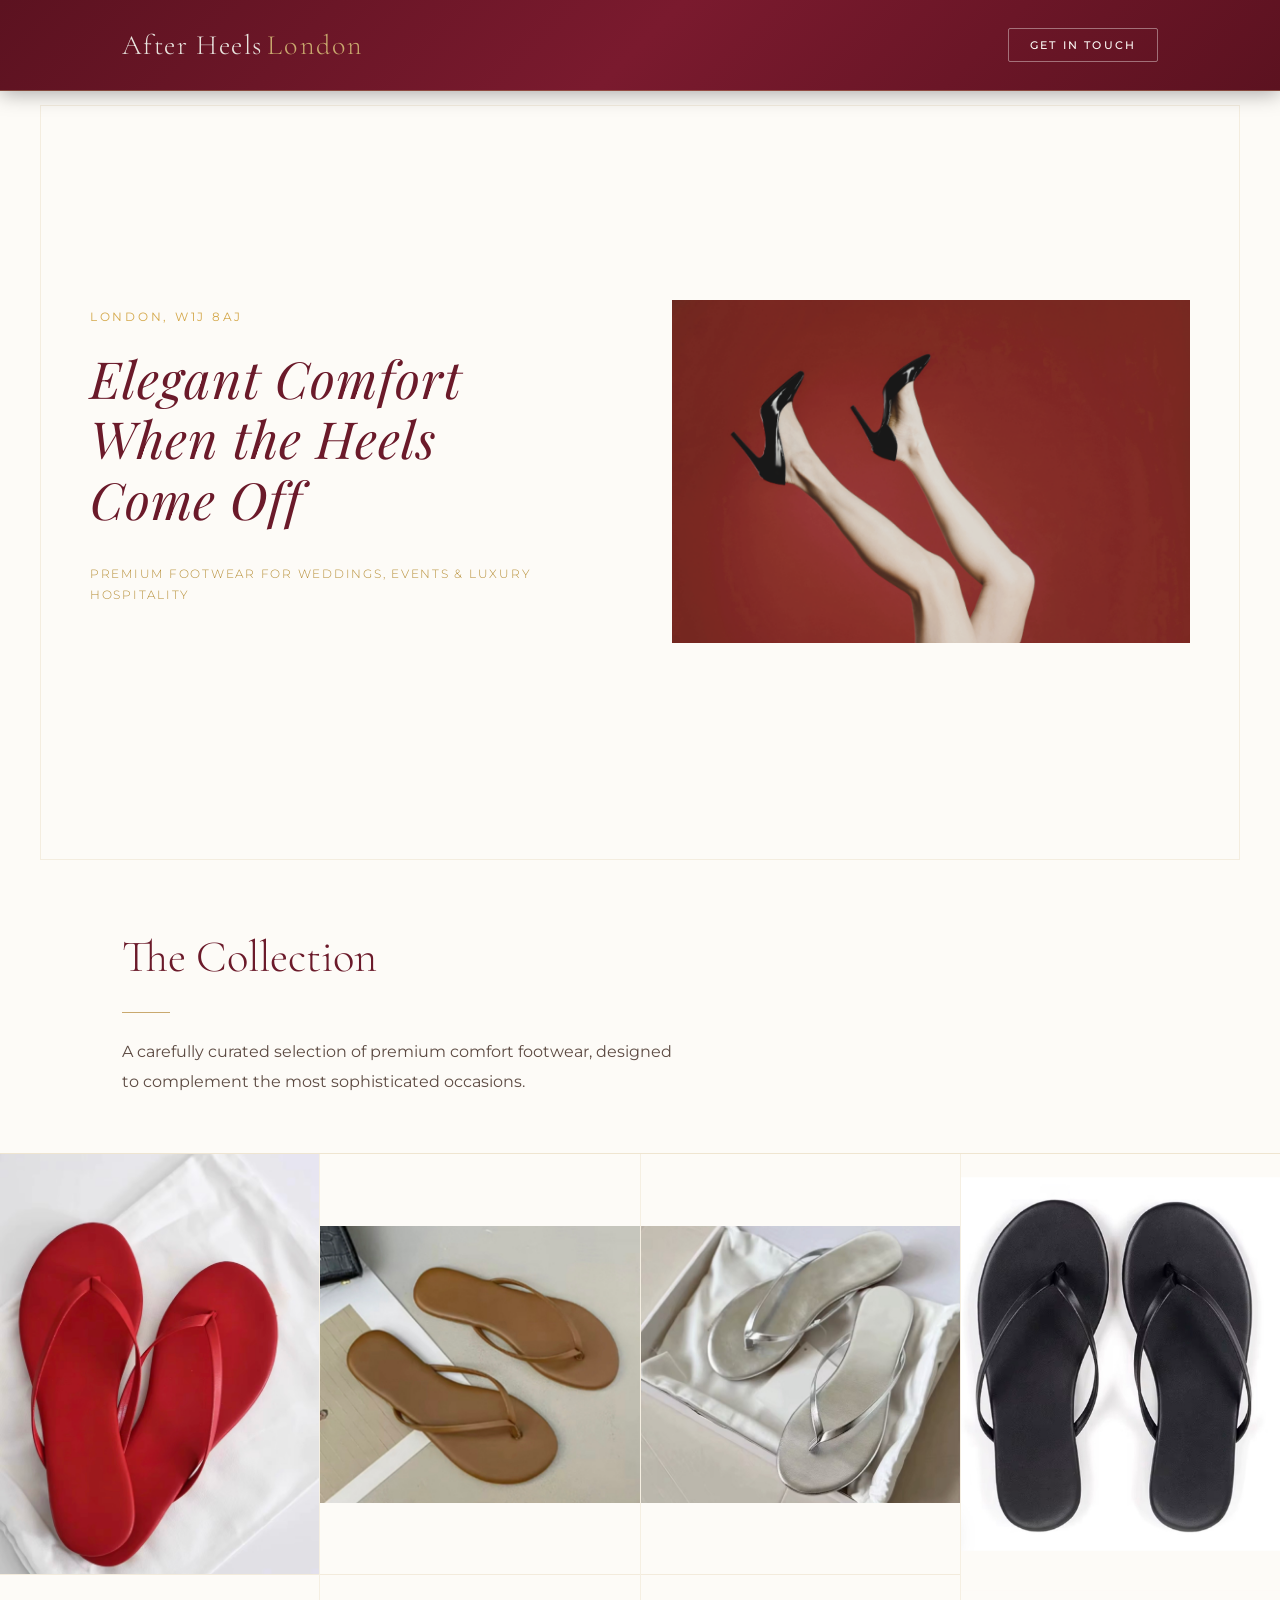
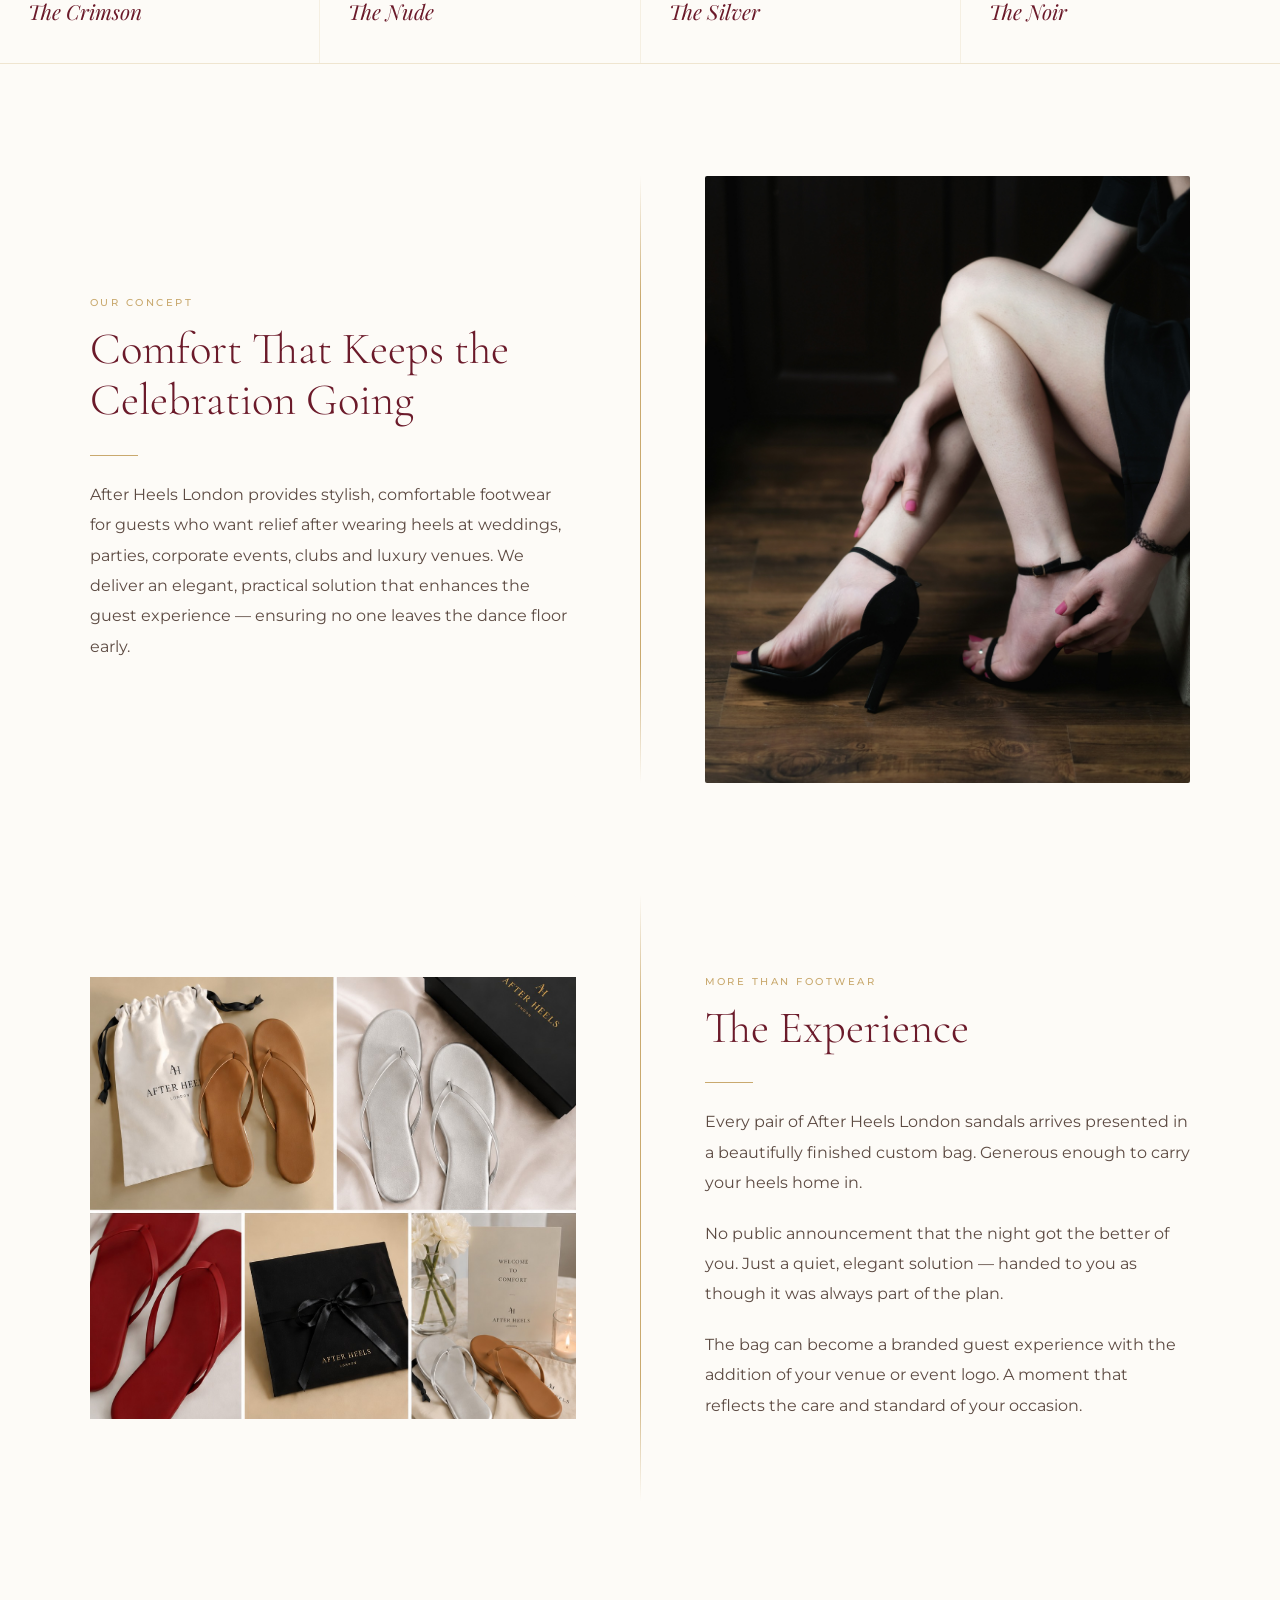
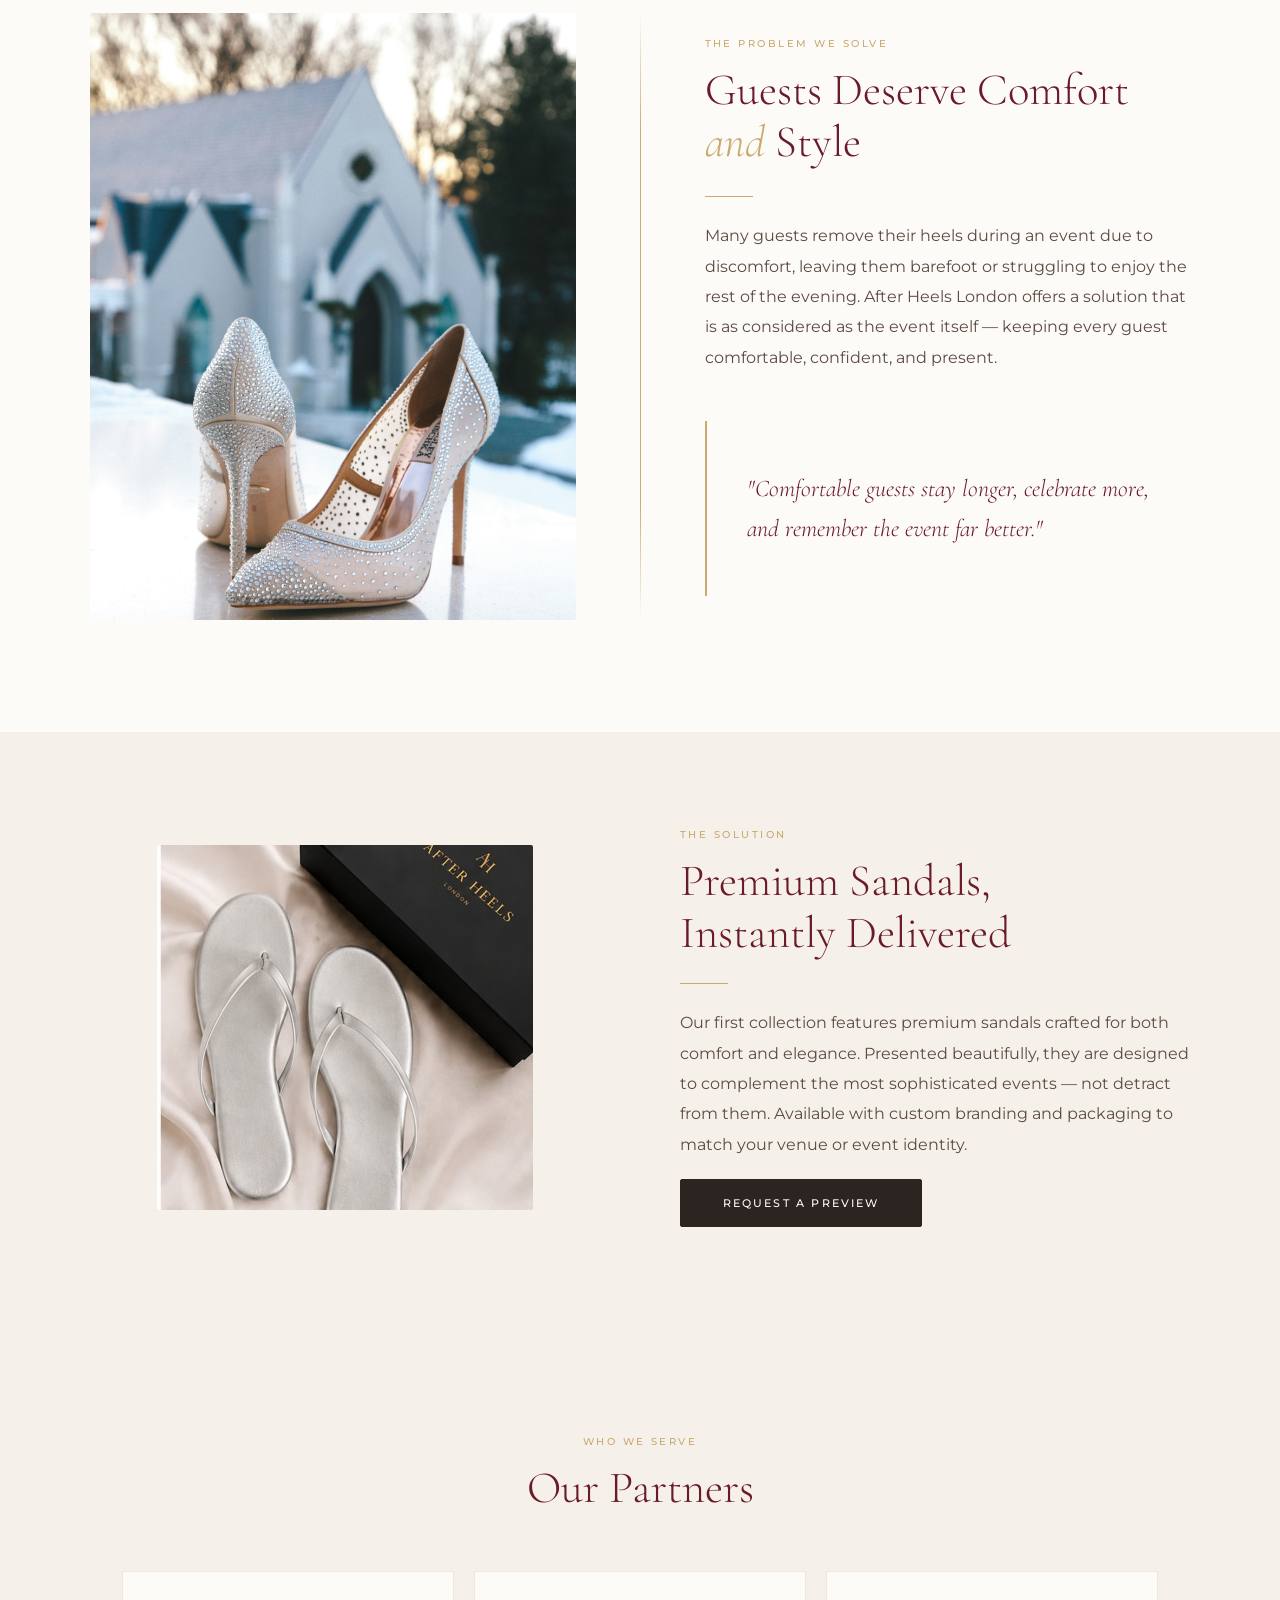
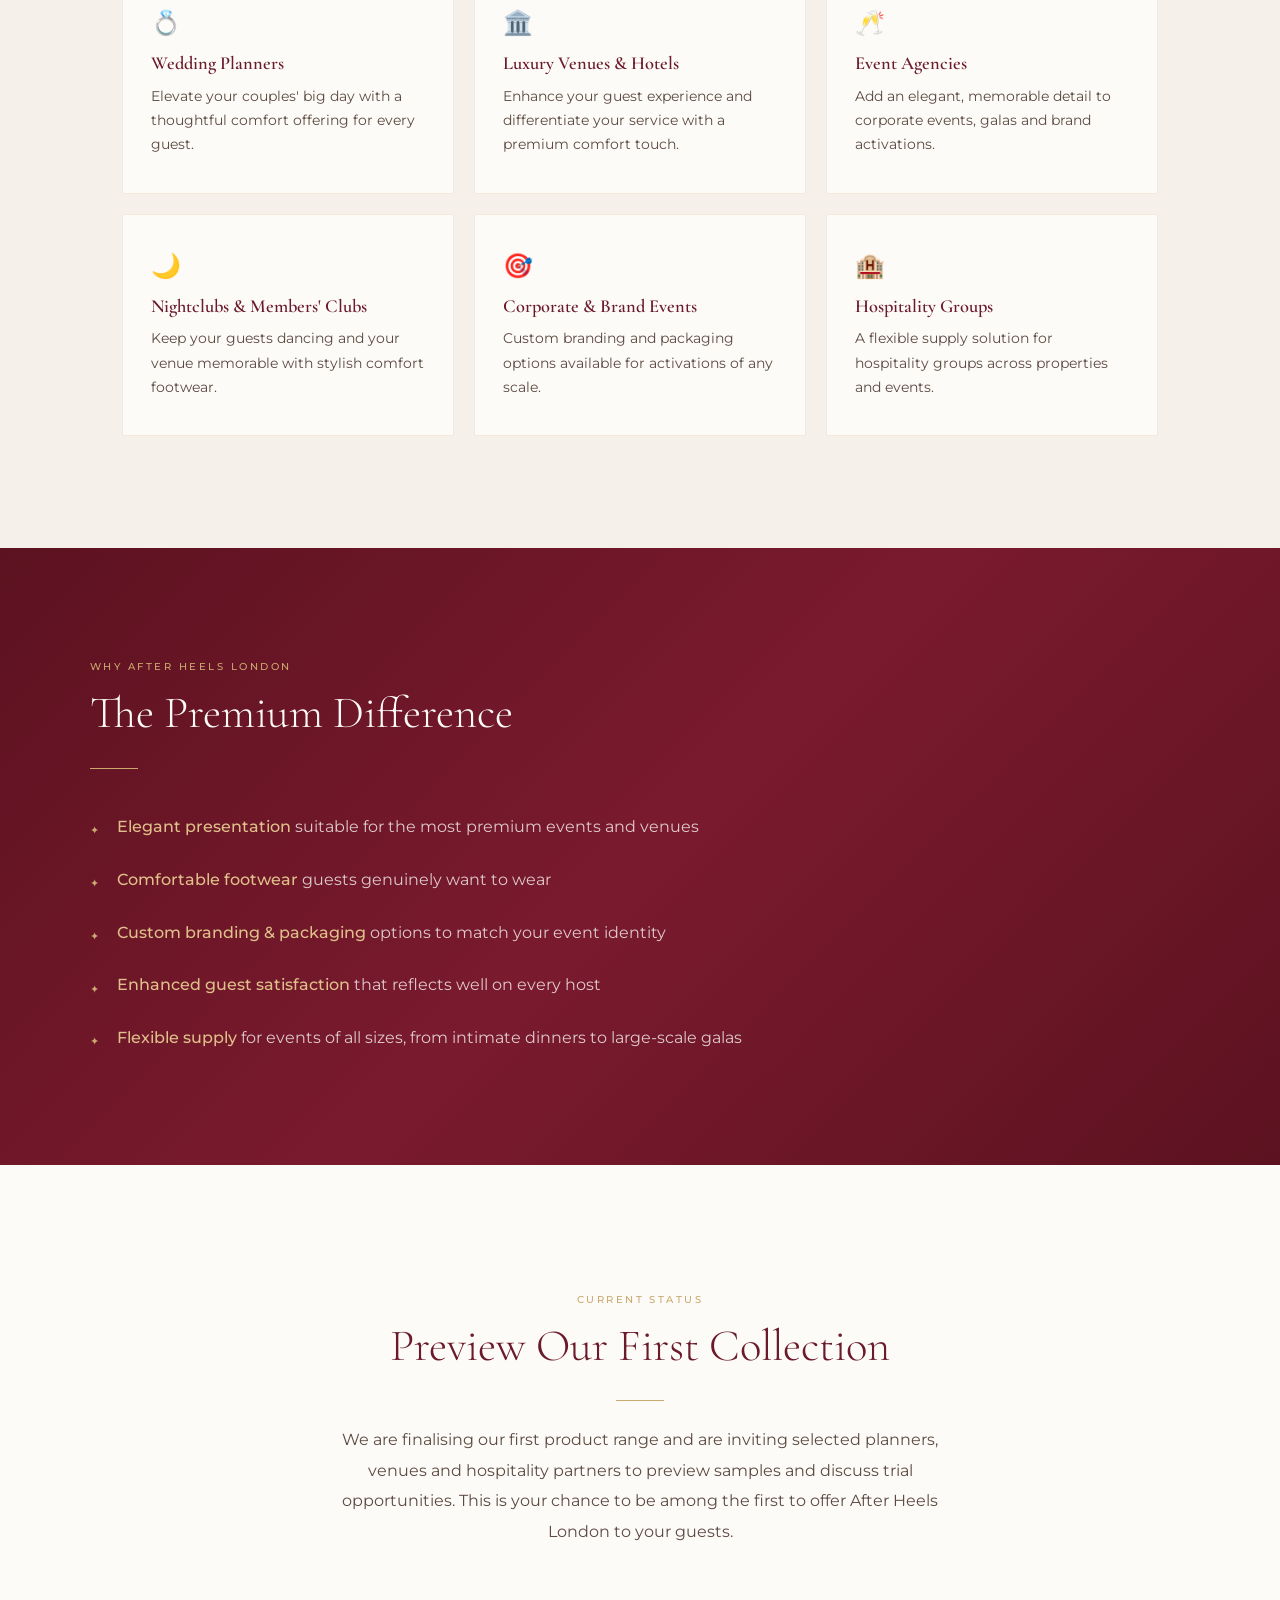
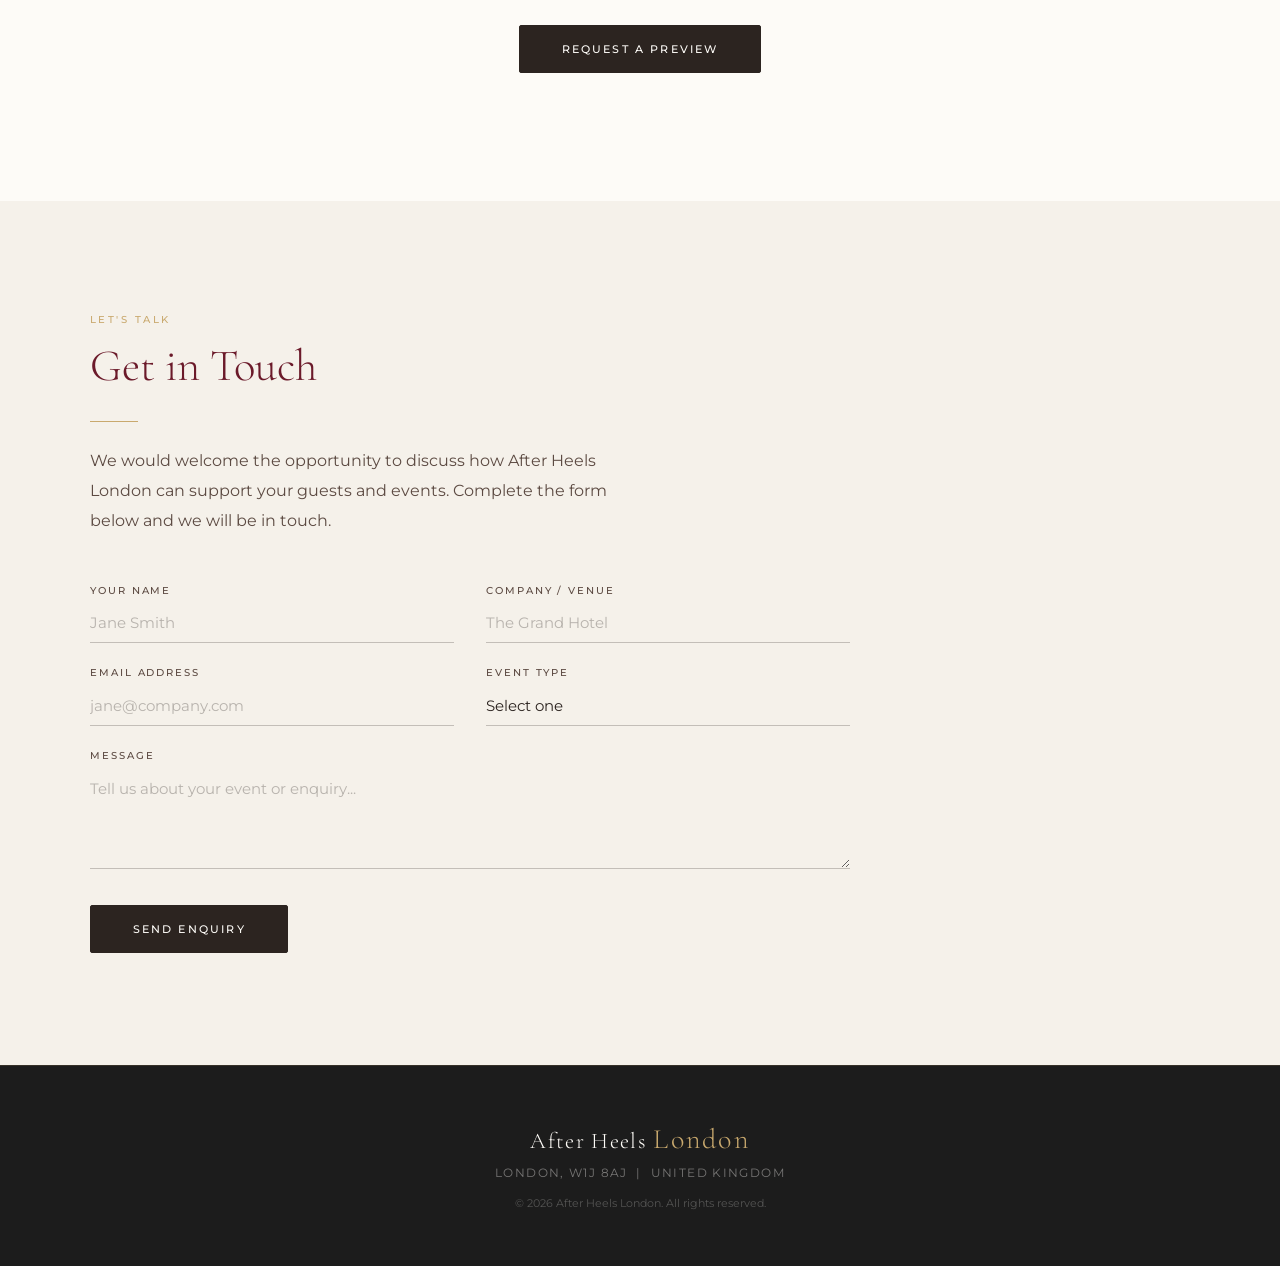
==== commit 775ef429: "Swap product shot to updated image" ====
--- a/index.html
+++ b/index.html
@@ -150,7 +150,7 @@
     <div class="product-inner">
 
       <div class="product-img-wrap">
-        <img src="product shot.jpeg" alt="After Heels London premium sandals" class="product-img" />
+        <img src="product shot 2.jpeg" alt="After Heels London premium sandals" class="product-img" />
       </div>
 
       <div class="product-text">
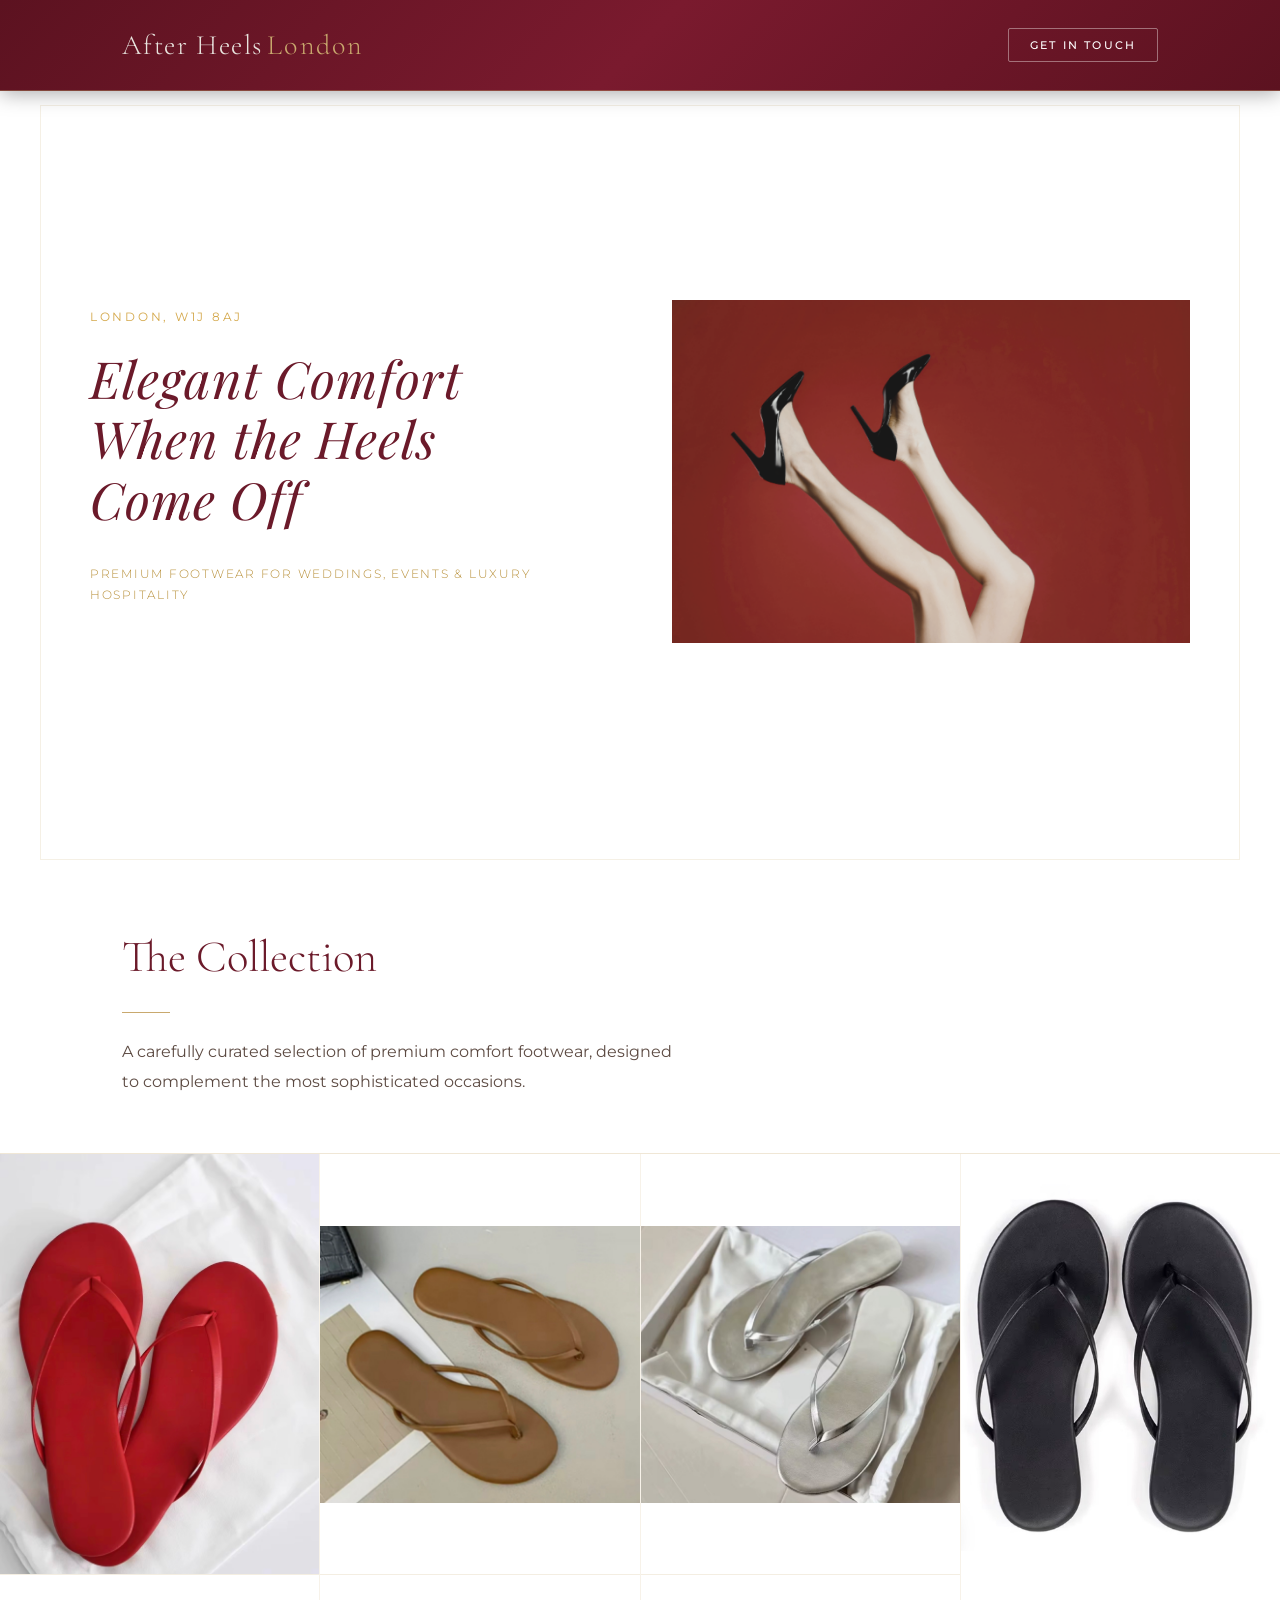
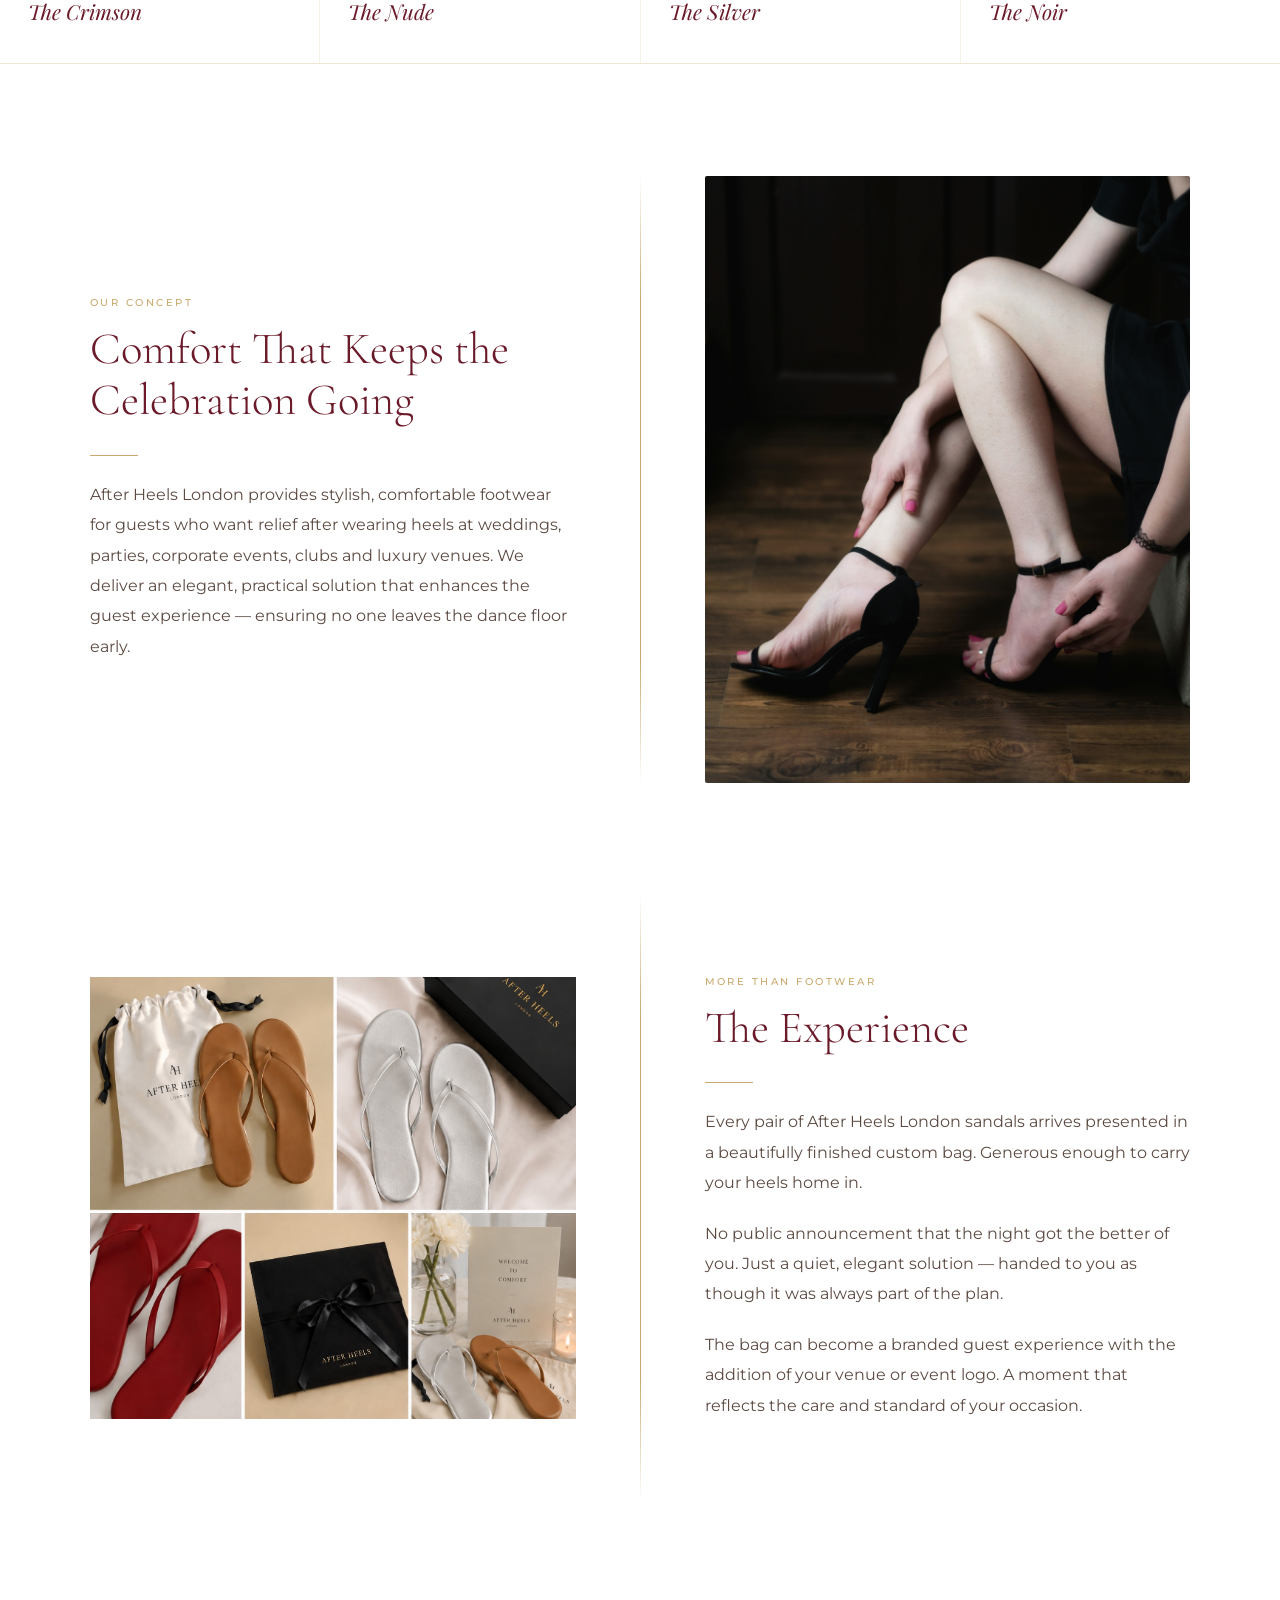
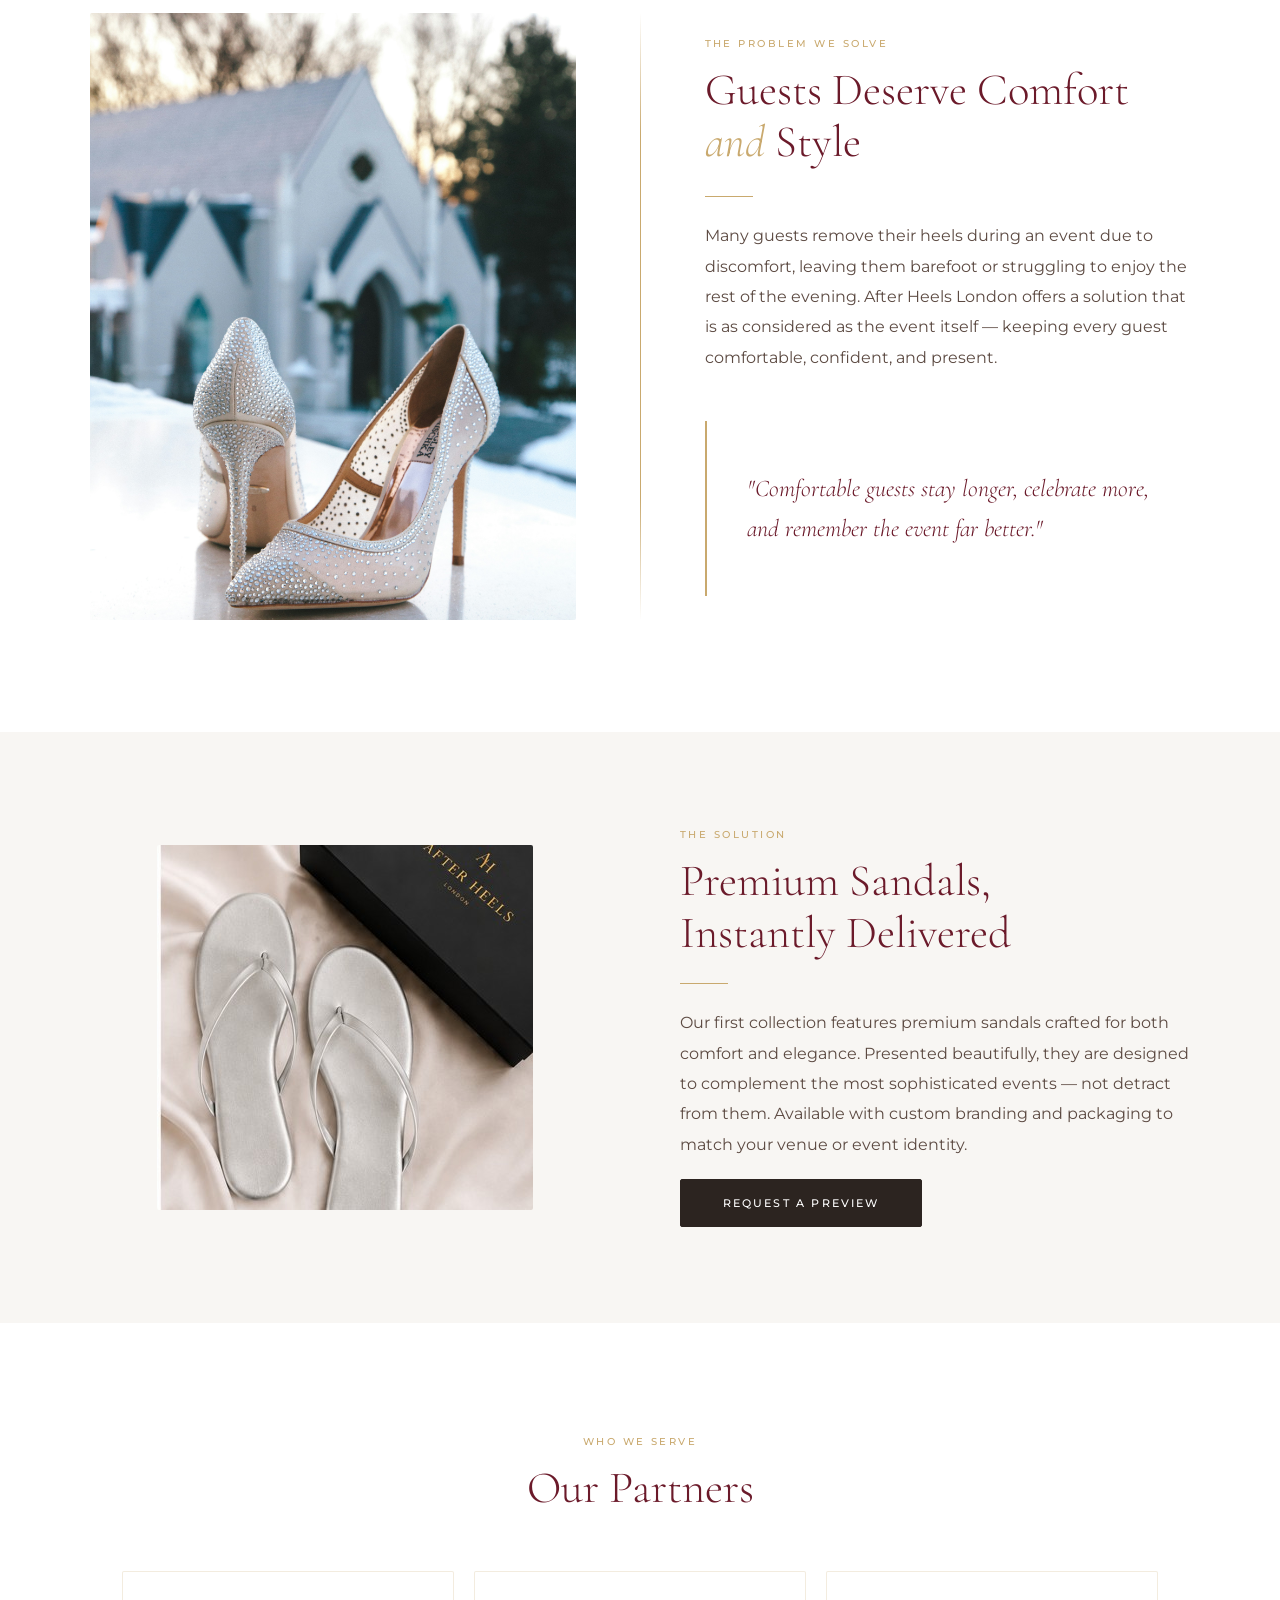
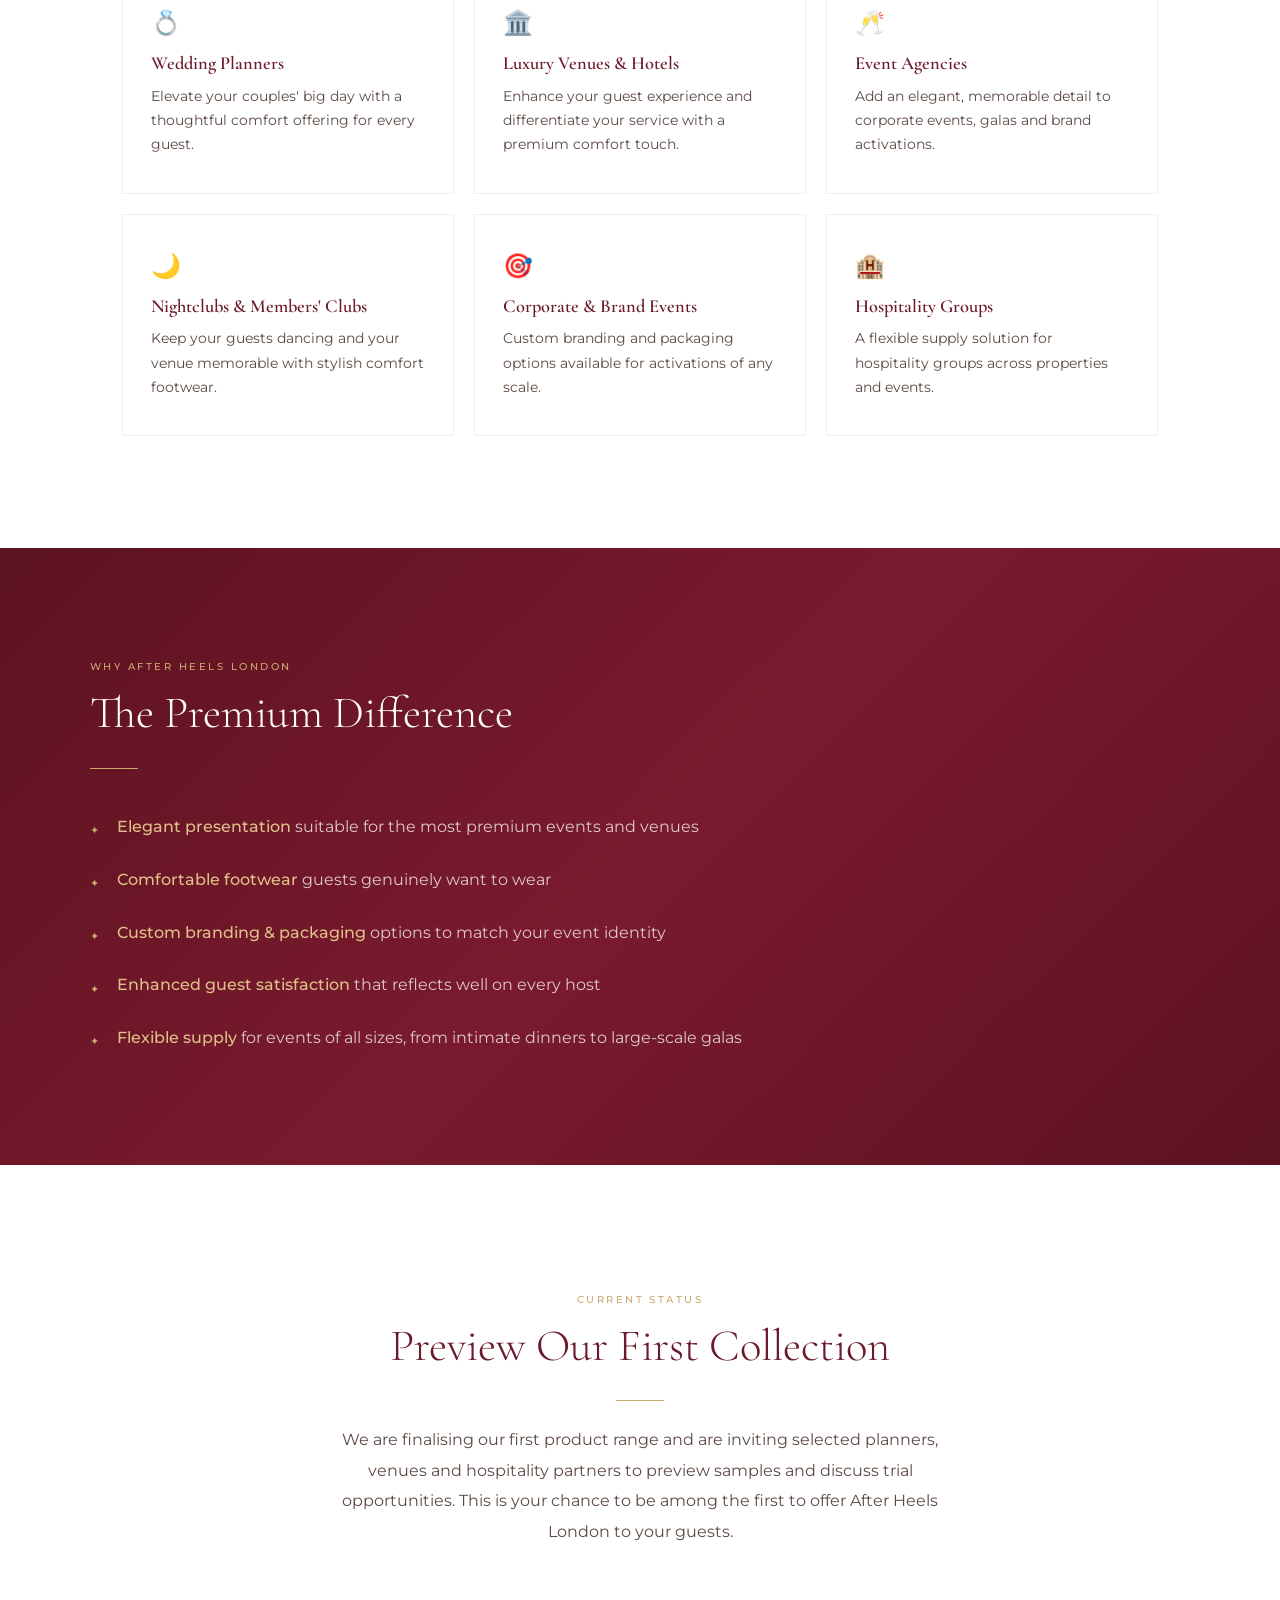
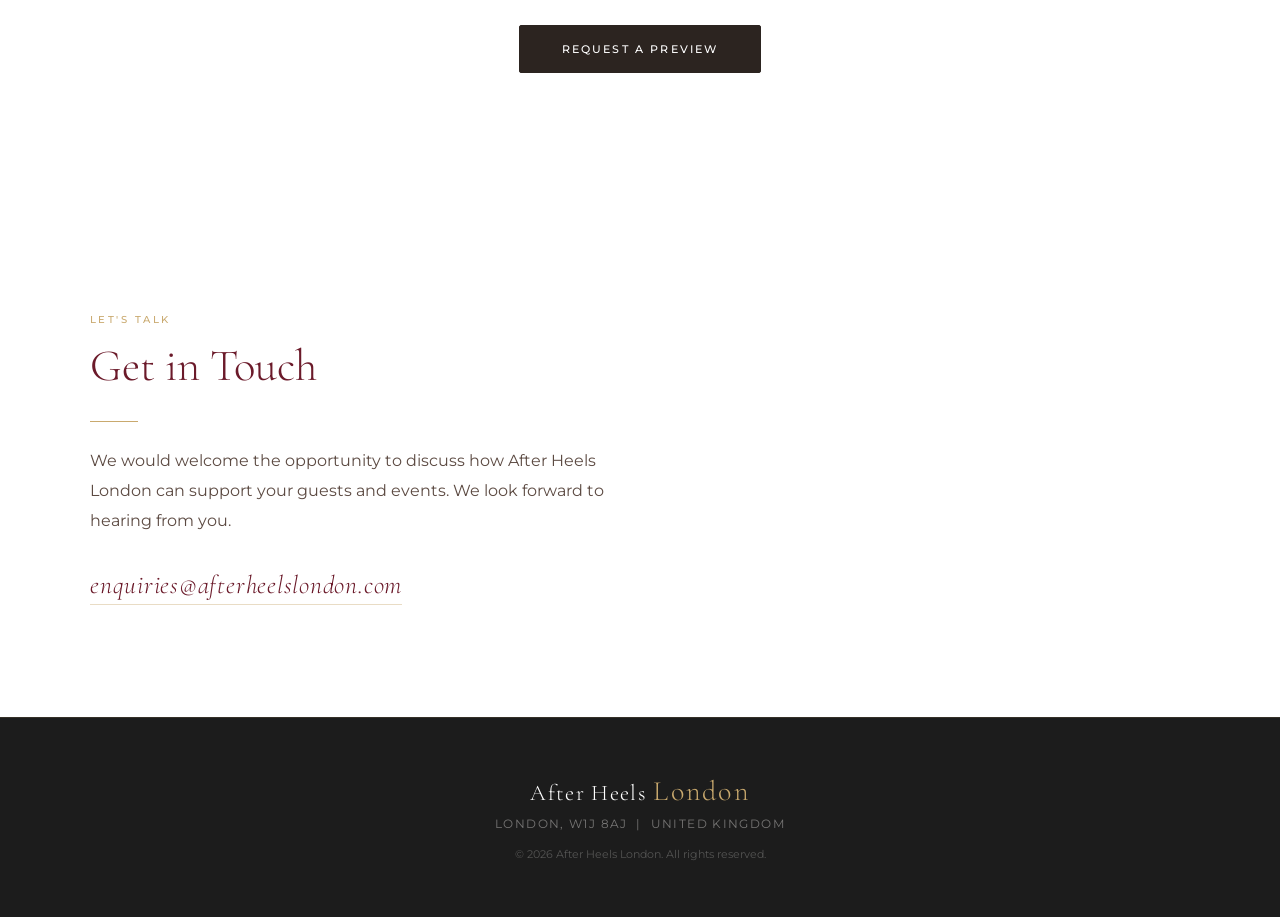
==== commit 957d12d2: "Replace contact form with direct email address" ====
--- a/index.html
+++ b/index.html
@@ -259,43 +259,9 @@
       <h2 class="section-heading">Get in Touch</h2>
       <span class="gold-rule"></span>
       <p class="section-body contact-intro">
-        We would welcome the opportunity to discuss how After Heels London can support your guests and events. Complete the form below and we will be in touch.
+        We would welcome the opportunity to discuss how After Heels London can support your guests and events. We look forward to hearing from you.
       </p>
-      <form class="contact-form" action="mailto:hello@afterheelslondon.com" method="GET" enctype="text/plain">
-        <div class="form-row">
-          <div class="form-group">
-            <label for="name">Your Name</label>
-            <input type="text" id="name" name="Name" placeholder="Jane Smith" required />
-          </div>
-          <div class="form-group">
-            <label for="company">Company / Venue</label>
-            <input type="text" id="company" name="Company" placeholder="The Grand Hotel" />
-          </div>
-        </div>
-        <div class="form-row">
-          <div class="form-group">
-            <label for="email">Email Address</label>
-            <input type="email" id="email" name="Email" placeholder="jane@company.com" required />
-          </div>
-          <div class="form-group">
-            <label for="type">Event Type</label>
-            <select id="type" name="Event Type">
-              <option value="" disabled selected>Select one</option>
-              <option>Wedding</option>
-              <option>Corporate Event</option>
-              <option>Hospitality / Hotel</option>
-              <option>Nightclub / Members' Club</option>
-              <option>Event Agency</option>
-              <option>Other</option>
-            </select>
-          </div>
-        </div>
-        <div class="form-group">
-          <label for="message">Message</label>
-          <textarea id="message" name="Message" rows="4" placeholder="Tell us about your event or enquiry..."></textarea>
-        </div>
-        <button type="submit" class="btn-primary btn-submit">Send Enquiry</button>
-      </form>
+      <a href="mailto:enquiries@afterheelslondon.com" class="contact-email">enquiries@afterheelslondon.com</a>
     </div>
   </section>
 
--- a/styles.css
+++ b/styles.css
@@ -4,8 +4,8 @@
    ============================================ */
 
 :root {
-  --ivory:         #FDFBF7;
-  --ivory-tint:    #F5F1EA;
+  --ivory:         #FFFFFF;
+  --ivory-tint:    #F8F6F3;
   --burgundy:      #6B1A2A;
   --burgundy-deep: #4A0F1C;
   --red-action:    #E10600;
@@ -389,7 +389,7 @@
 .editorial-img-placeholder {
   width: 100%;
   aspect-ratio: 4 / 5;
-  background: var(--ivory-tint);
+  background: var(--ivory);
   border: 1px dashed rgba(201, 169, 110, 0.35);
   display: flex;
   align-items: center;
@@ -553,7 +553,7 @@
 .collection-img-placeholder {
   width: 100%;
   aspect-ratio: 3 / 4;
-  background: var(--ivory-tint);
+  background: var(--ivory);
   position: relative;
   overflow: hidden;
   transition: transform 0.5s ease;
@@ -667,7 +667,7 @@
 
 .partners-section {
   padding: 7rem 2rem;
-  background: var(--ivory-tint);
+  background: var(--ivory);
 }
 
 .partners-section .section-label,
@@ -781,7 +781,7 @@
 
 .contact-section {
   padding: 7rem 2rem;
-  background: var(--ivory-tint);
+  background: var(--ivory);
 }
 
 .contact-inner {
@@ -791,7 +791,26 @@
 
 .contact-intro {
   max-width: 560px;
-  margin-bottom: 3rem;
+  margin-bottom: 2rem;
+}
+
+.contact-email {
+  display: inline-block;
+  font-family: var(--font-serif);
+  font-size: clamp(1.2rem, 2vw, 1.6rem);
+  font-style: italic;
+  font-weight: 300;
+  color: var(--burgundy);
+  text-decoration: none;
+  letter-spacing: 0.03em;
+  border-bottom: 1px solid rgba(201, 169, 110, 0.4);
+  padding-bottom: 0.25rem;
+  transition: color var(--transition), border-color var(--transition);
+}
+
+.contact-email:hover {
+  color: var(--gold);
+  border-color: var(--gold);
 }
 
 .contact-form {
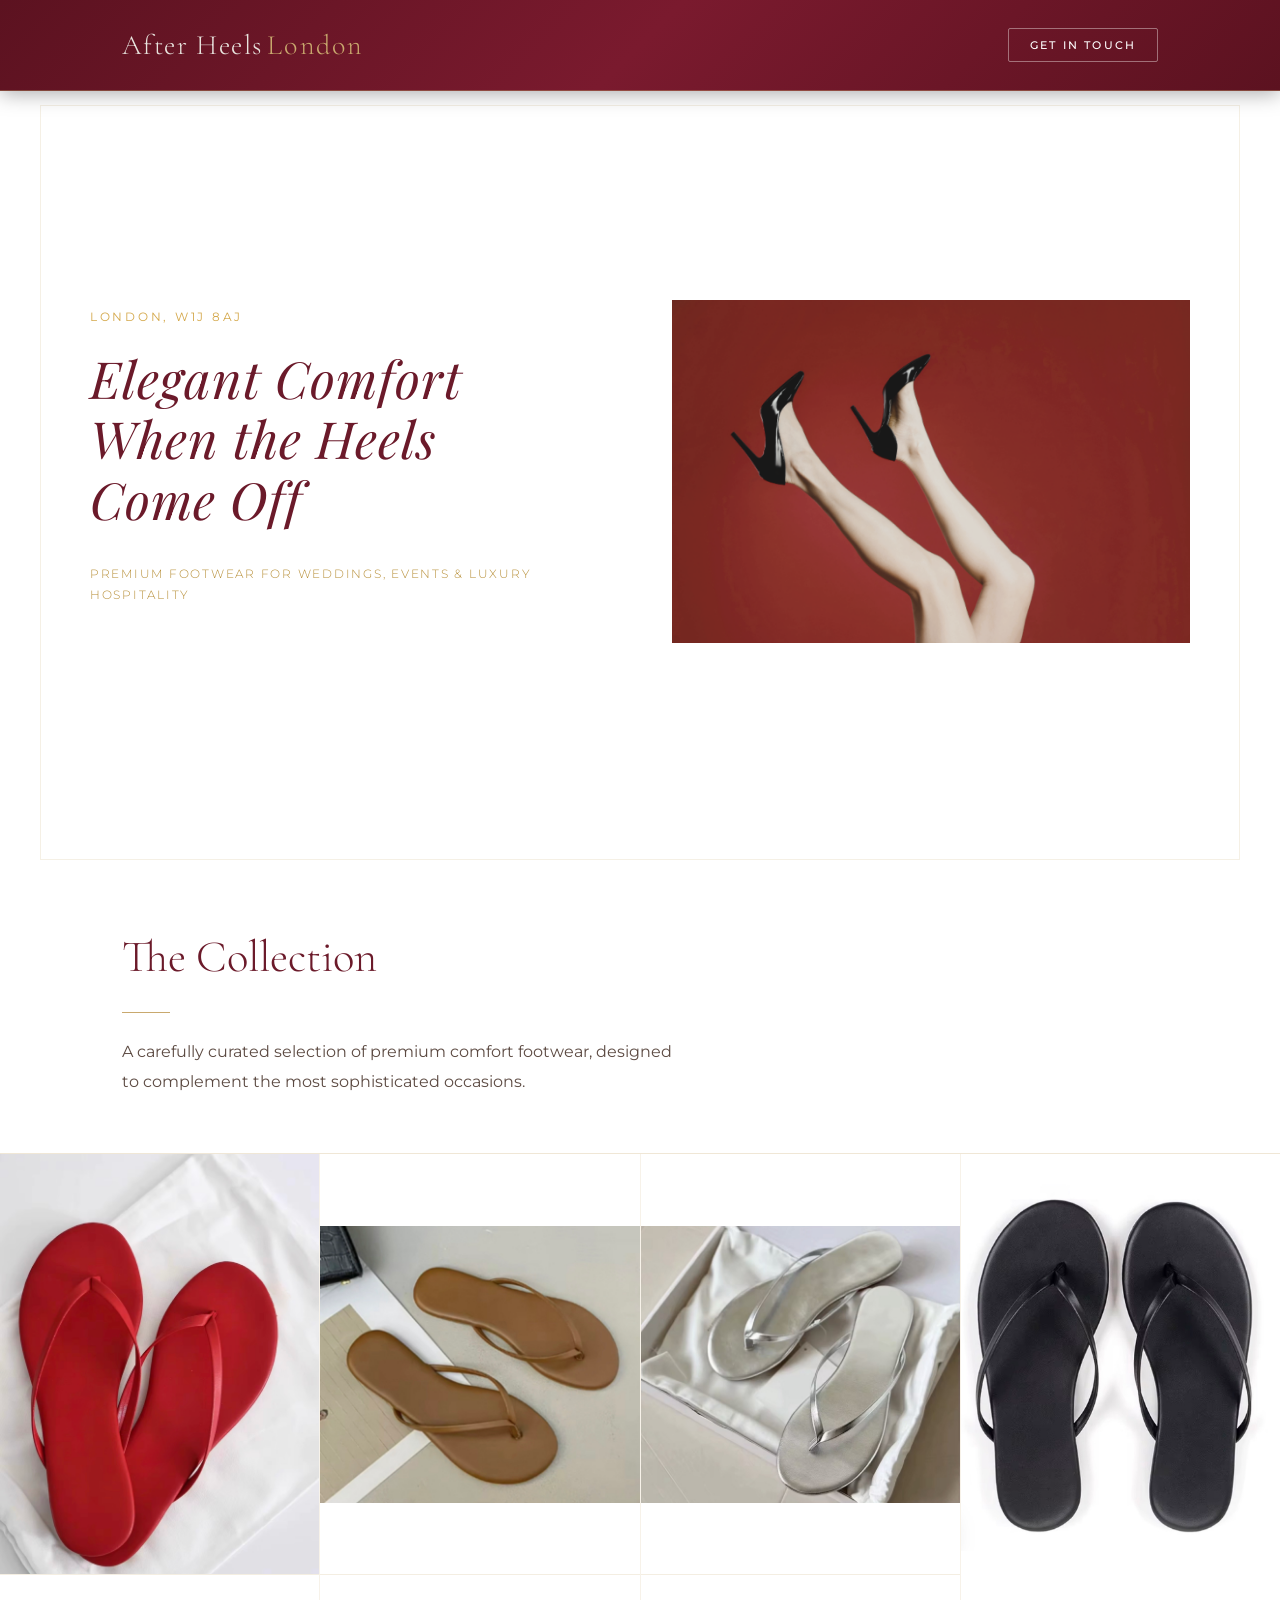
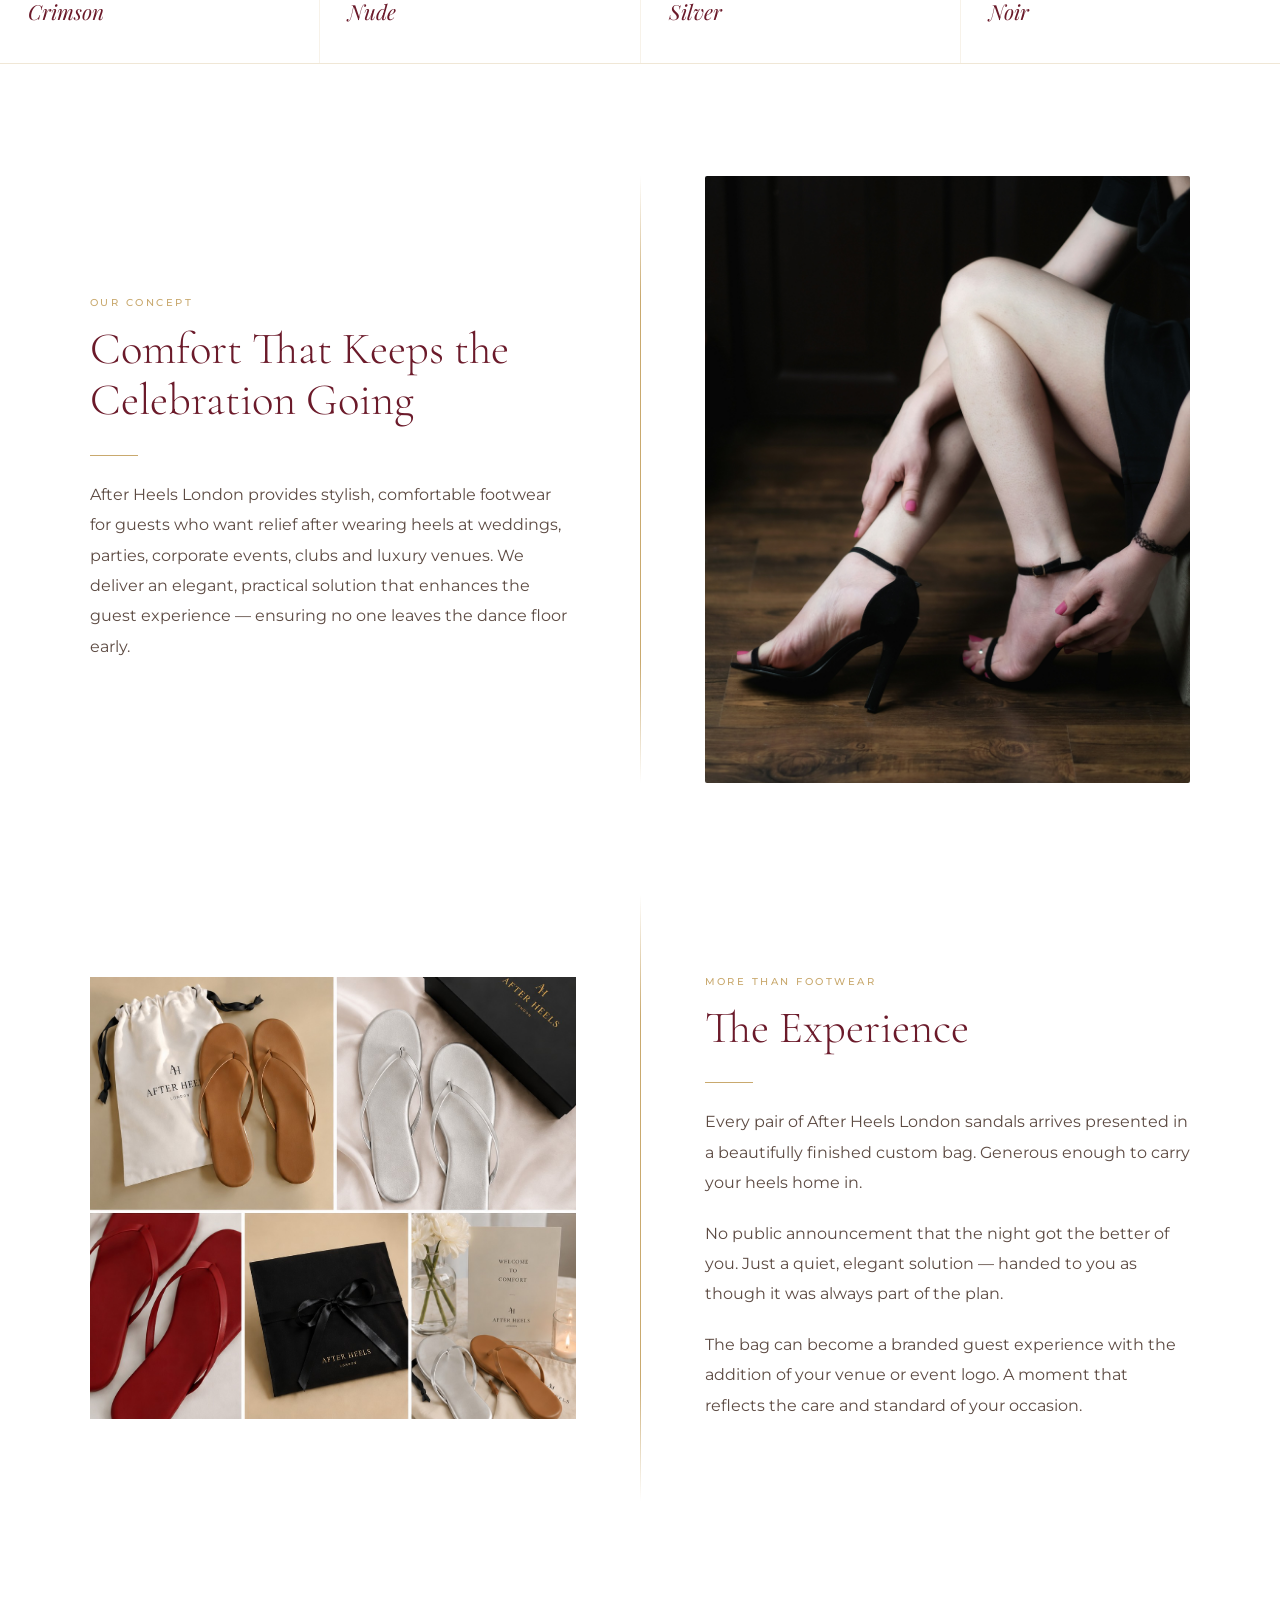
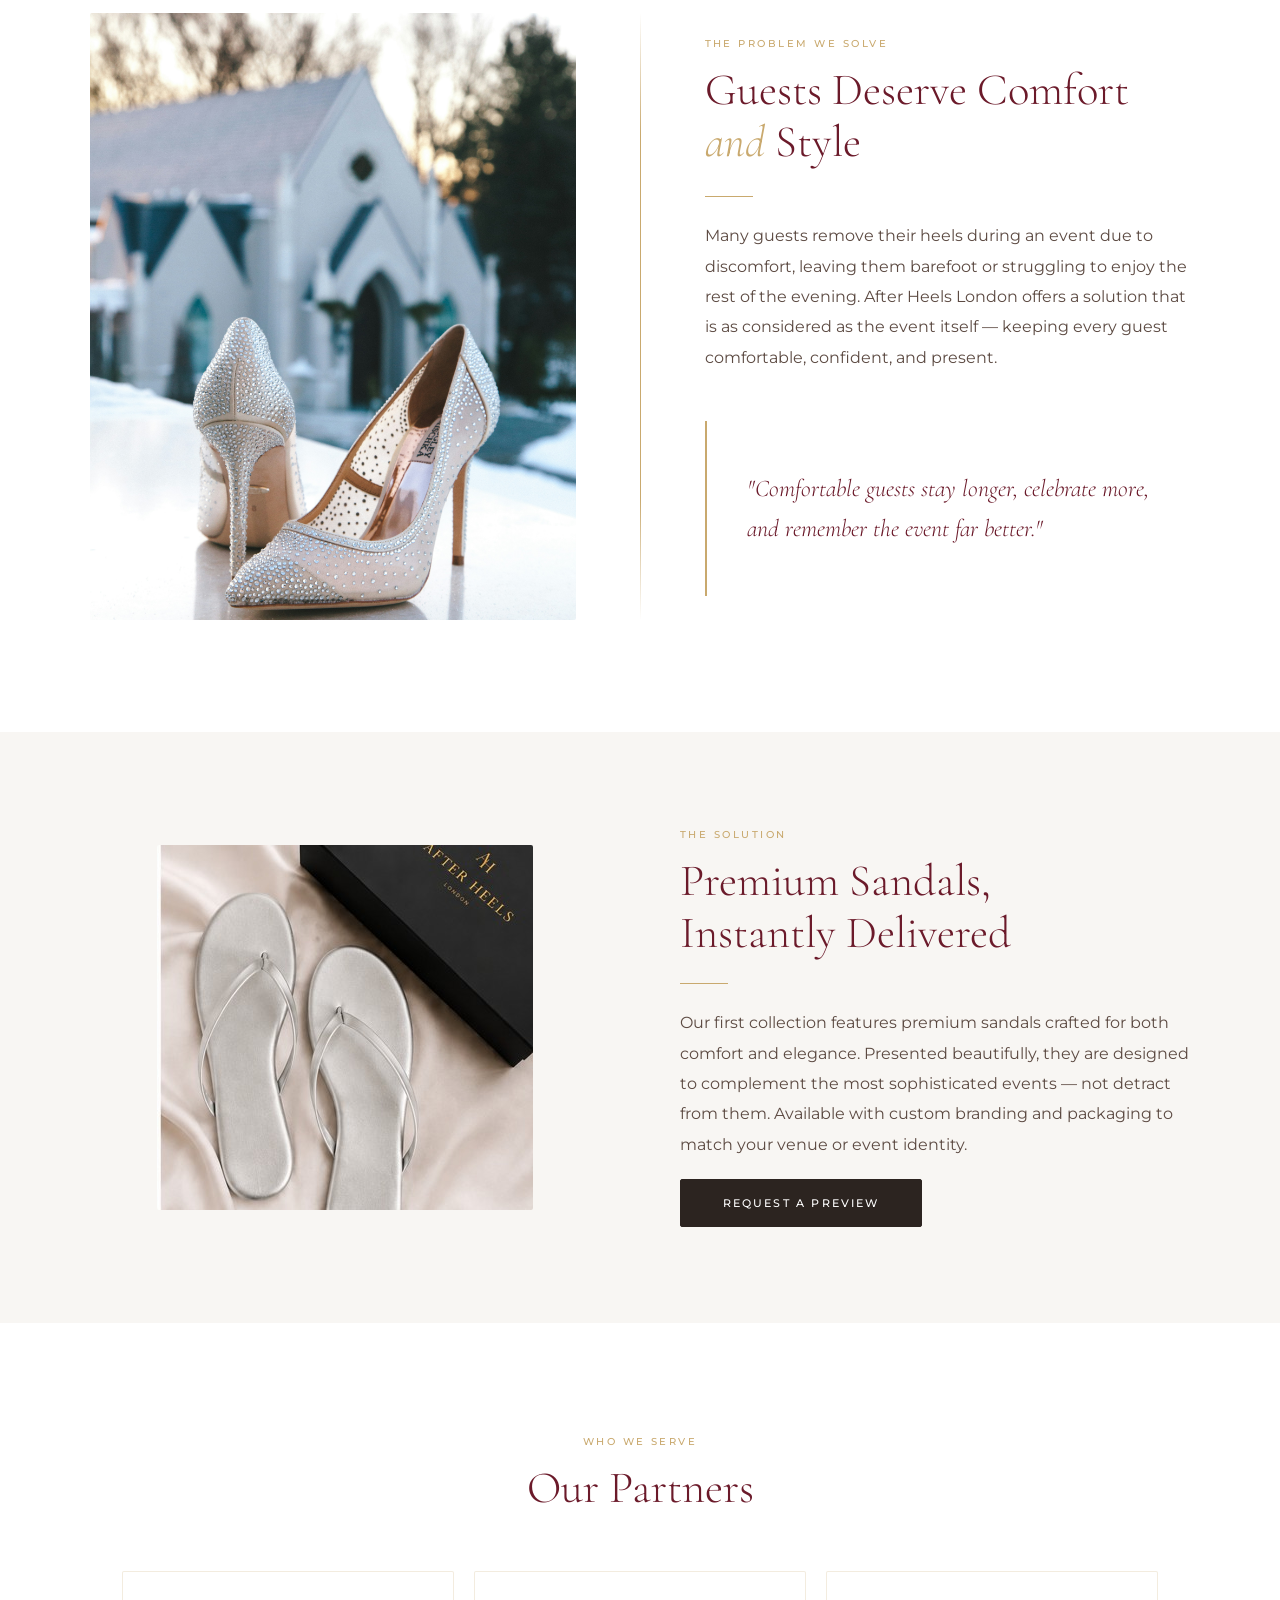
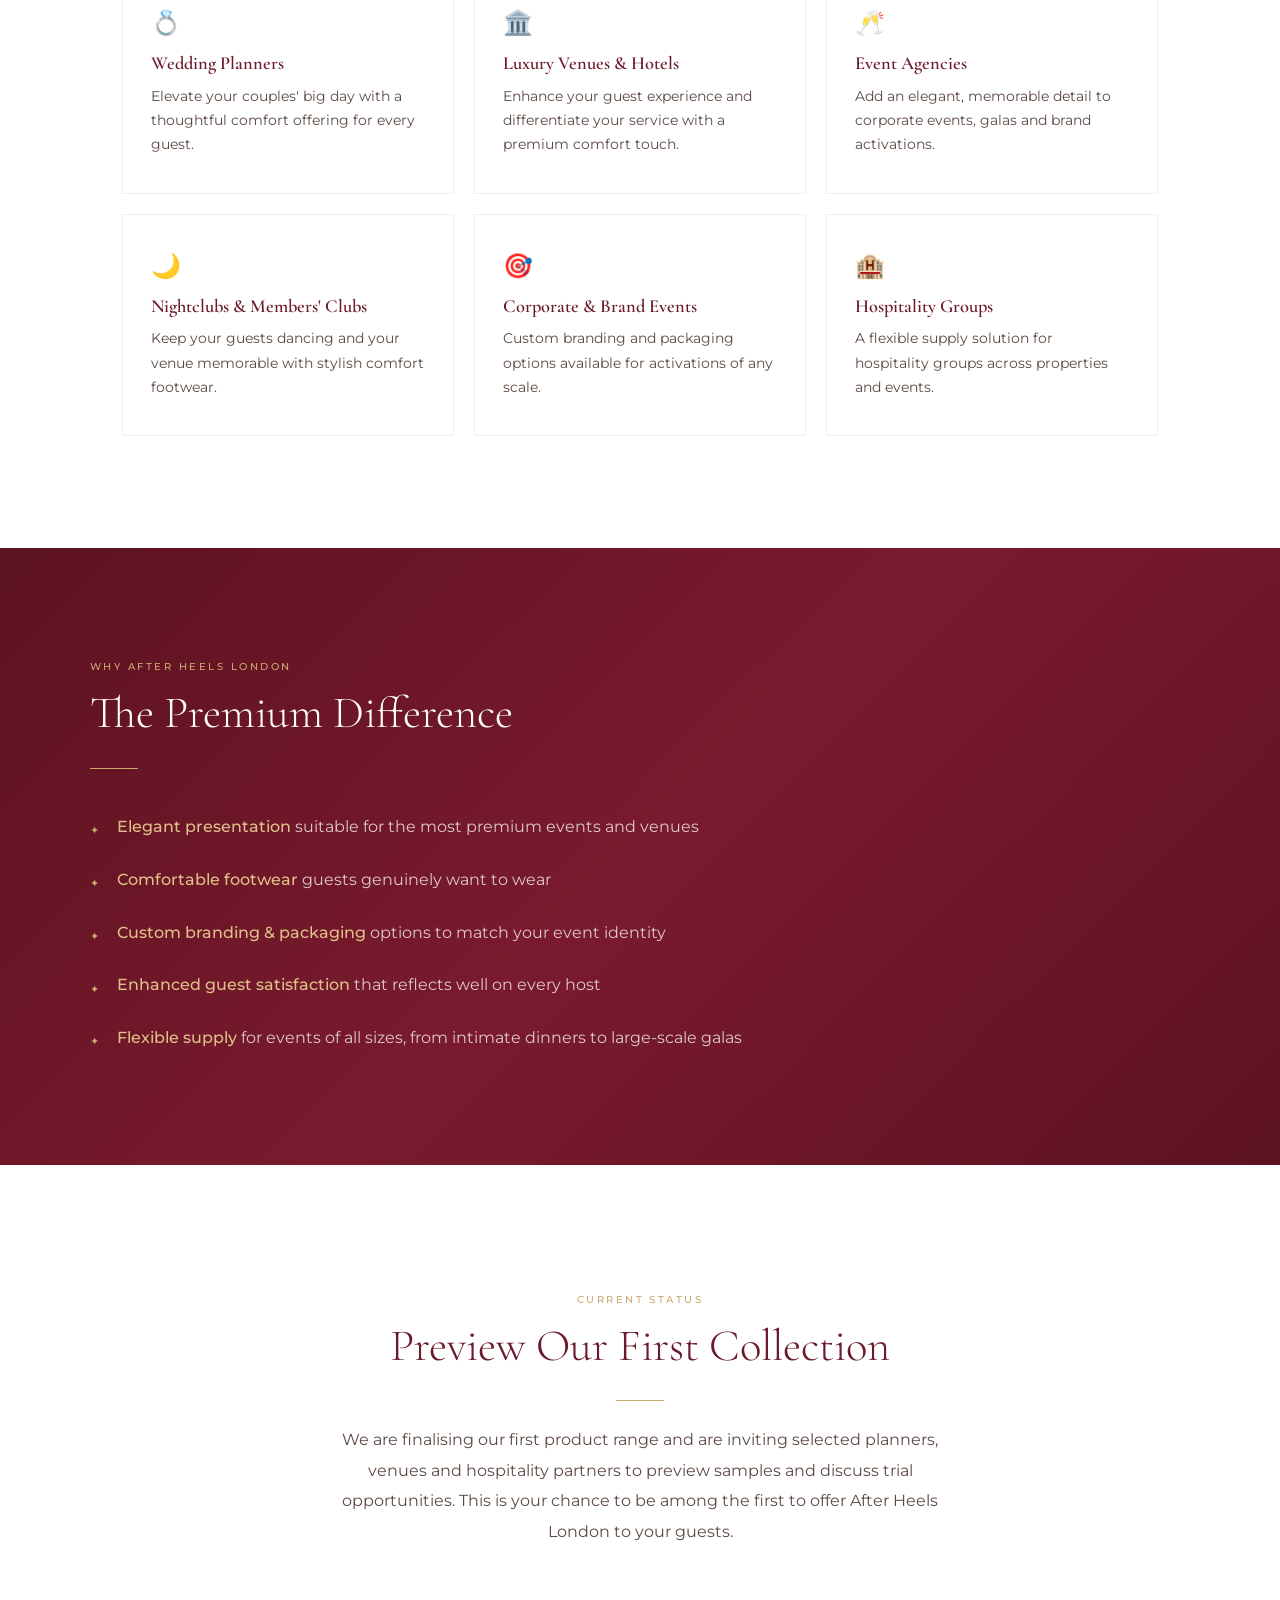
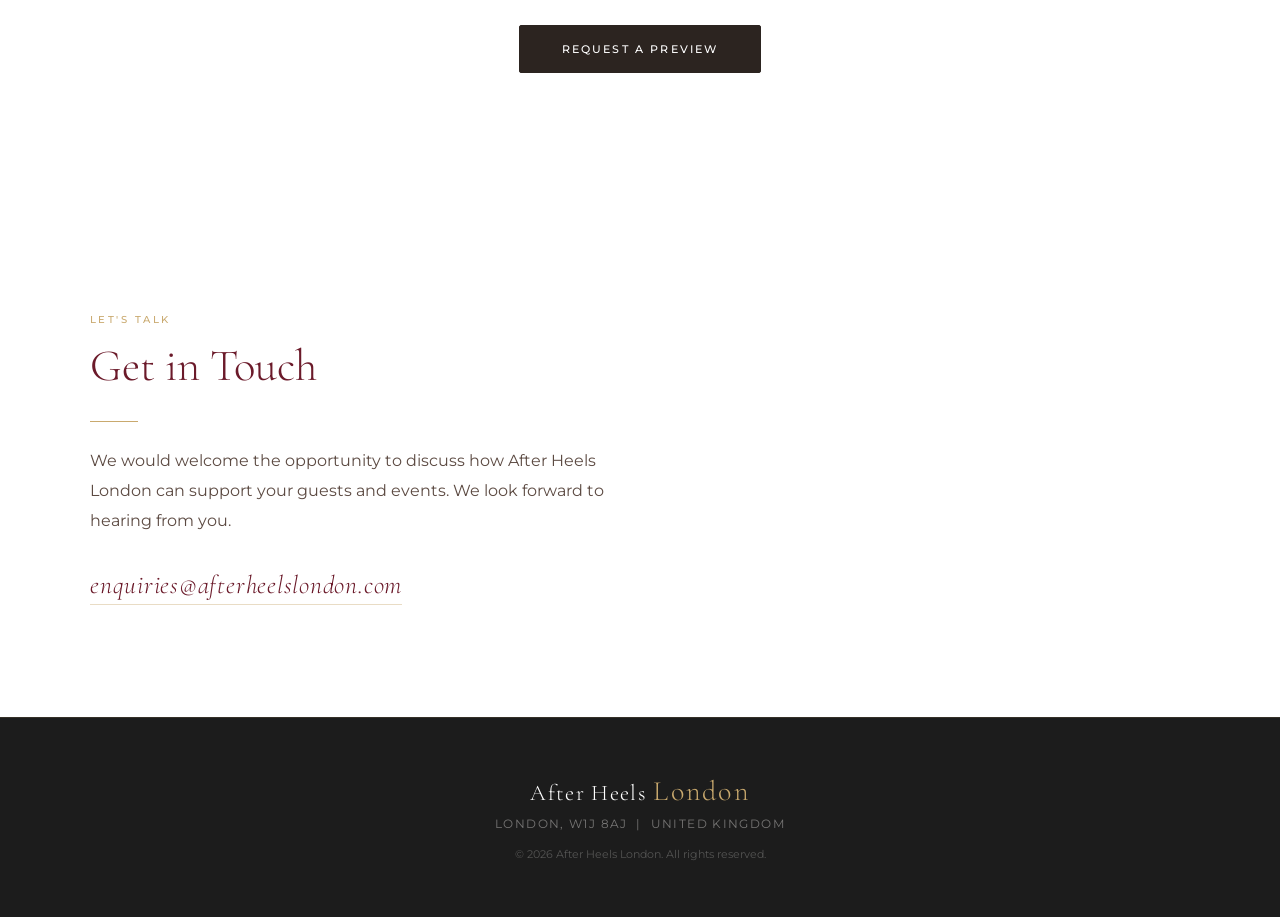
==== commit e7a12921: "Remove 'The' prefix from collection colour names" ====
--- a/index.html
+++ b/index.html
@@ -54,28 +54,28 @@
       <article class="collection-card">
         <img src="Crimson.jpeg" alt="The Crimson" class="collection-img collection-img--cover" />
         <div class="collection-card-body">
-          <h3 class="collection-name">The Crimson</h3>
+          <h3 class="collection-name">Crimson</h3>
         </div>
       </article>
 
       <article class="collection-card">
         <img src="nude.jpeg" alt="The Nude" class="collection-img collection-img--nude" />
         <div class="collection-card-body">
-          <h3 class="collection-name">The Nude</h3>
+          <h3 class="collection-name">Nude</h3>
         </div>
       </article>
 
       <article class="collection-card">
         <img src="Silver 2.jpeg" alt="The Silver" class="collection-img collection-img--silver" />
         <div class="collection-card-body">
-          <h3 class="collection-name">The Silver</h3>
+          <h3 class="collection-name">Silver</h3>
         </div>
       </article>
 
       <article class="collection-card">
         <img src="Noir 2.jpeg" alt="The Noir" class="collection-img collection-img--noir" />
         <div class="collection-card-body">
-          <h3 class="collection-name">The Noir</h3>
+          <h3 class="collection-name">Noir</h3>
         </div>
       </article>
 
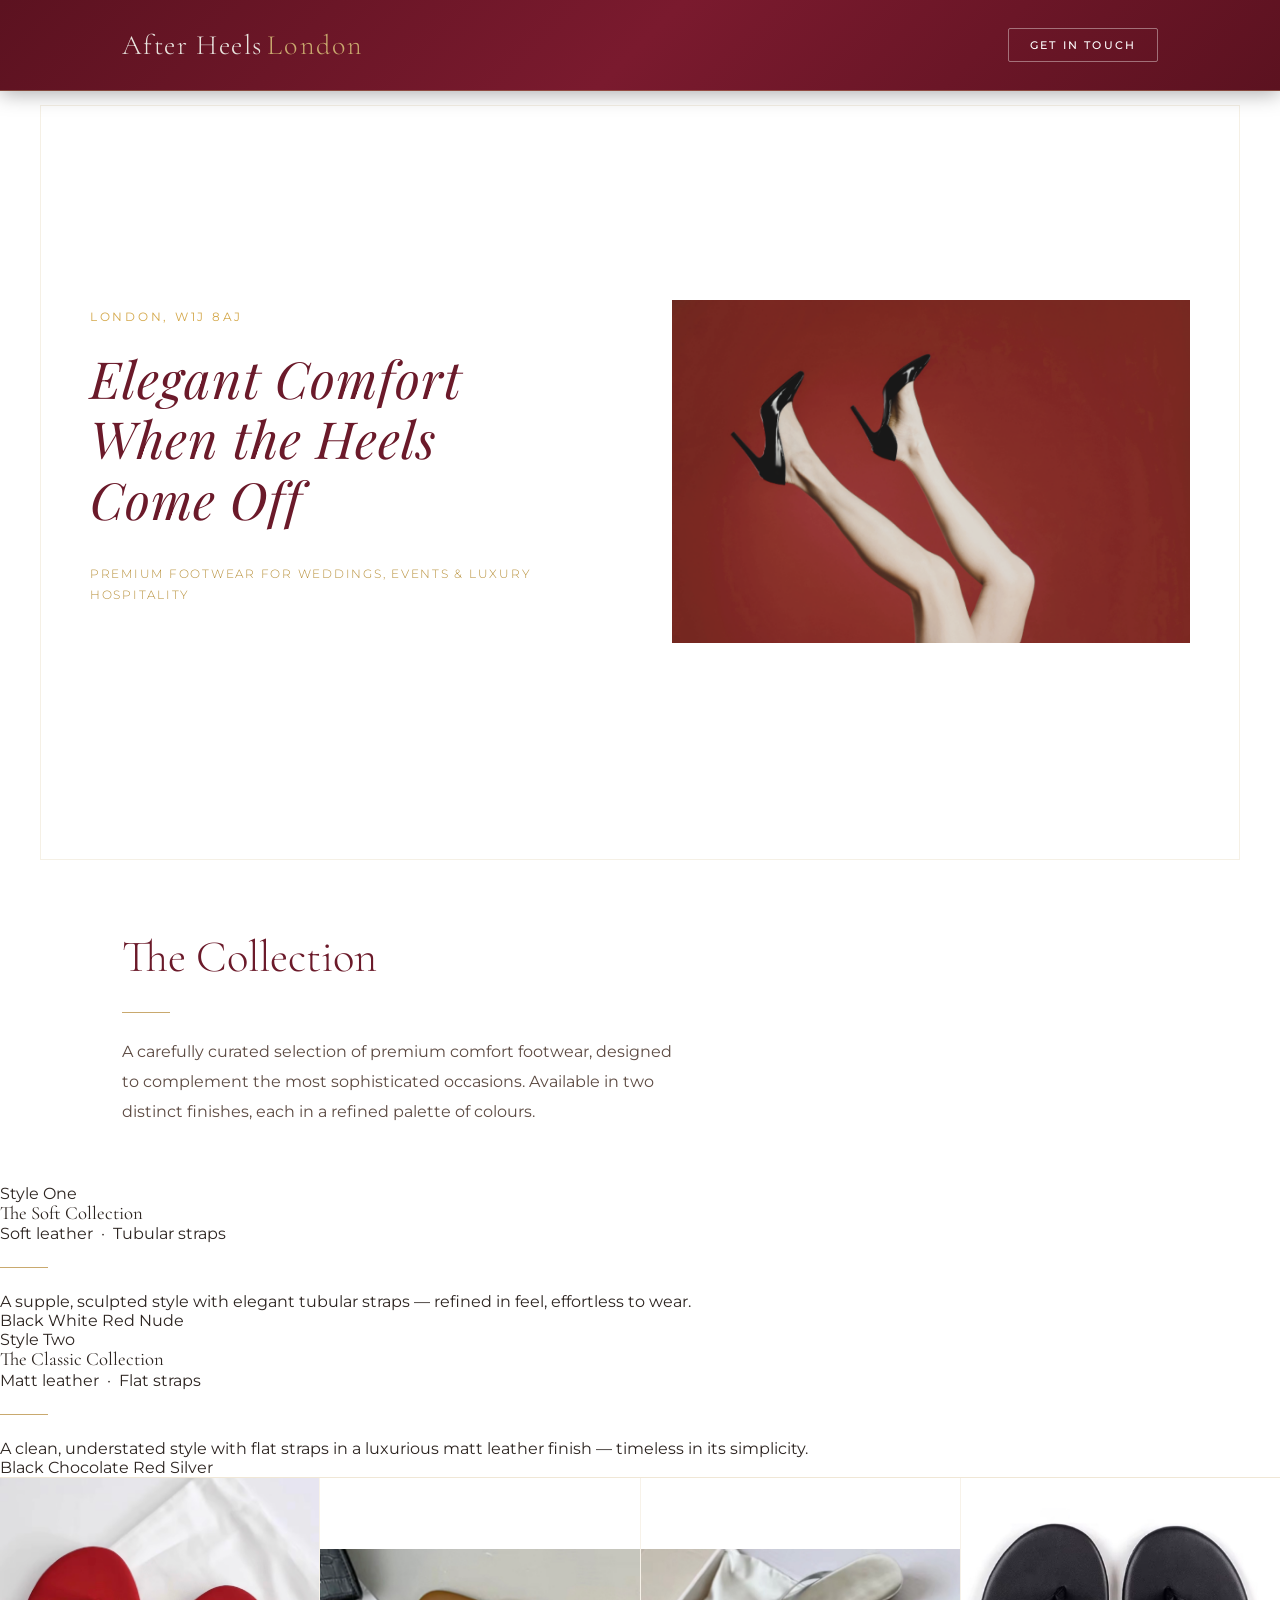
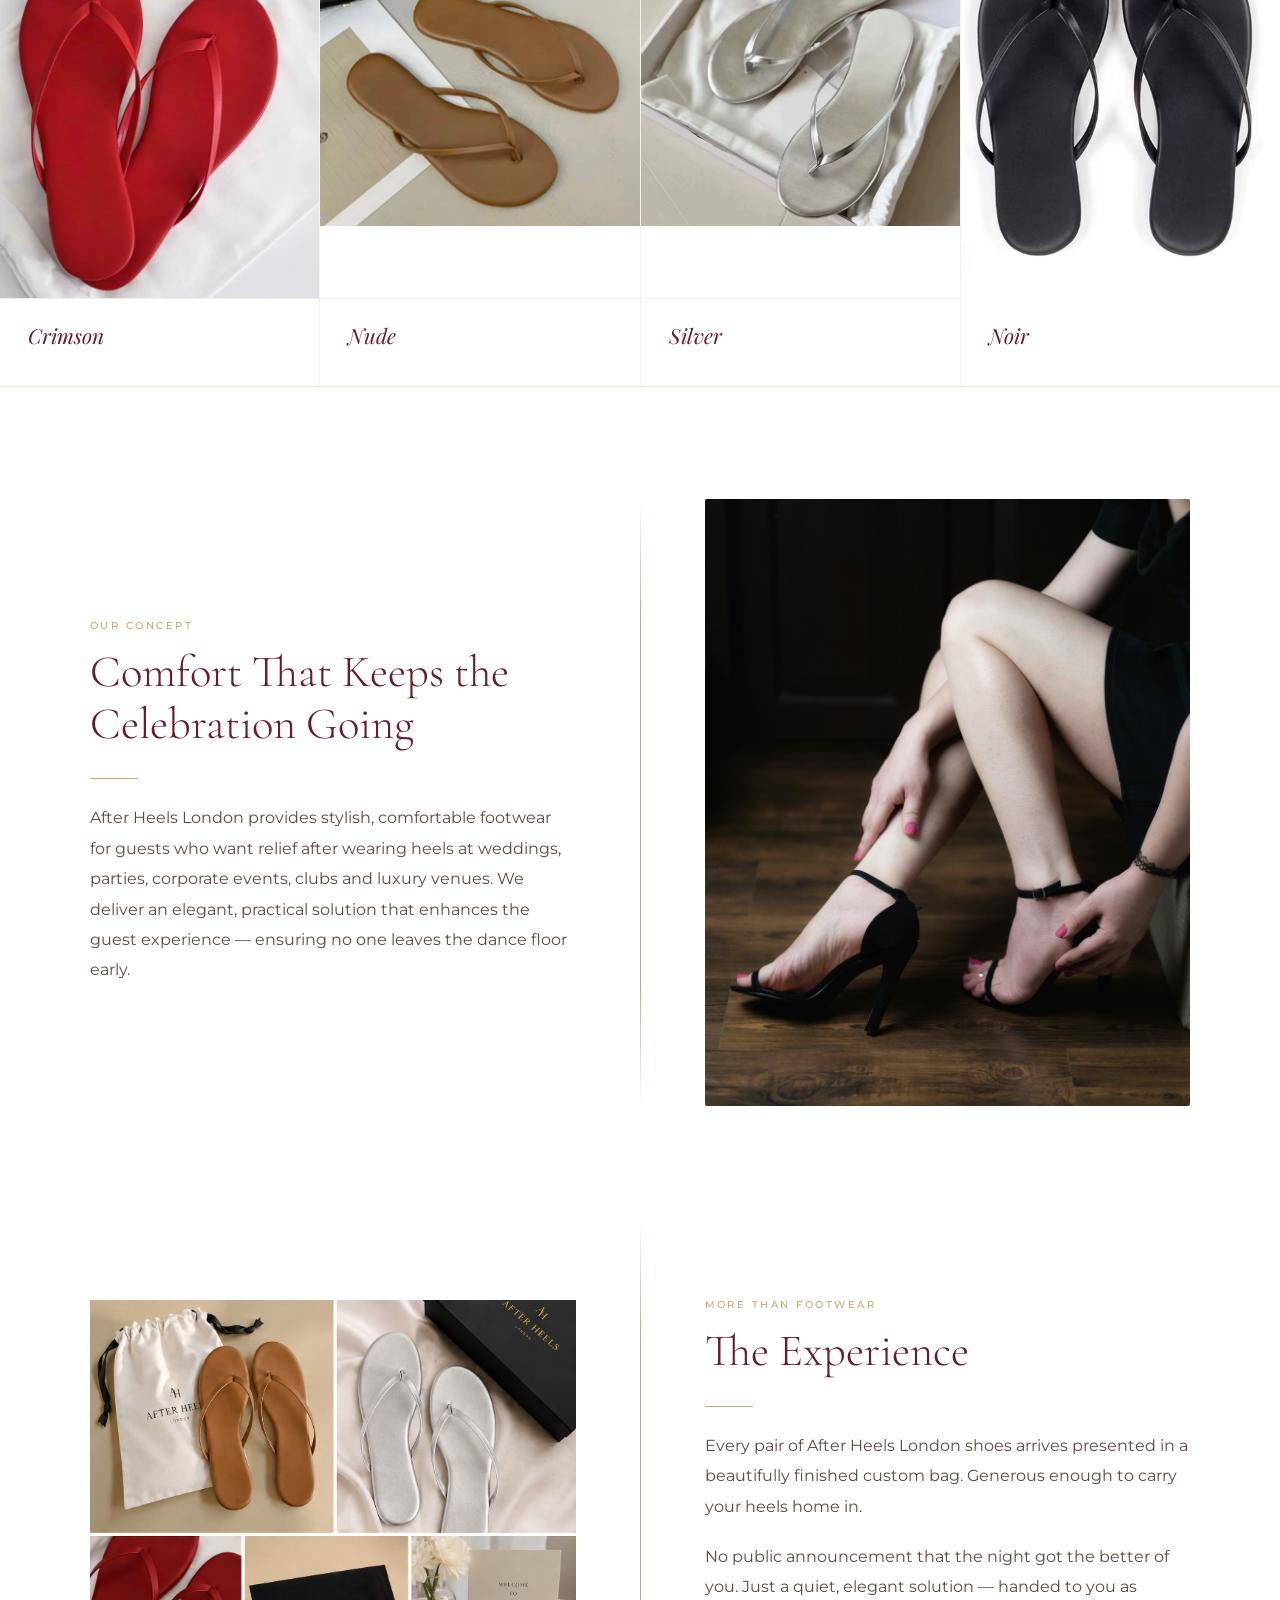
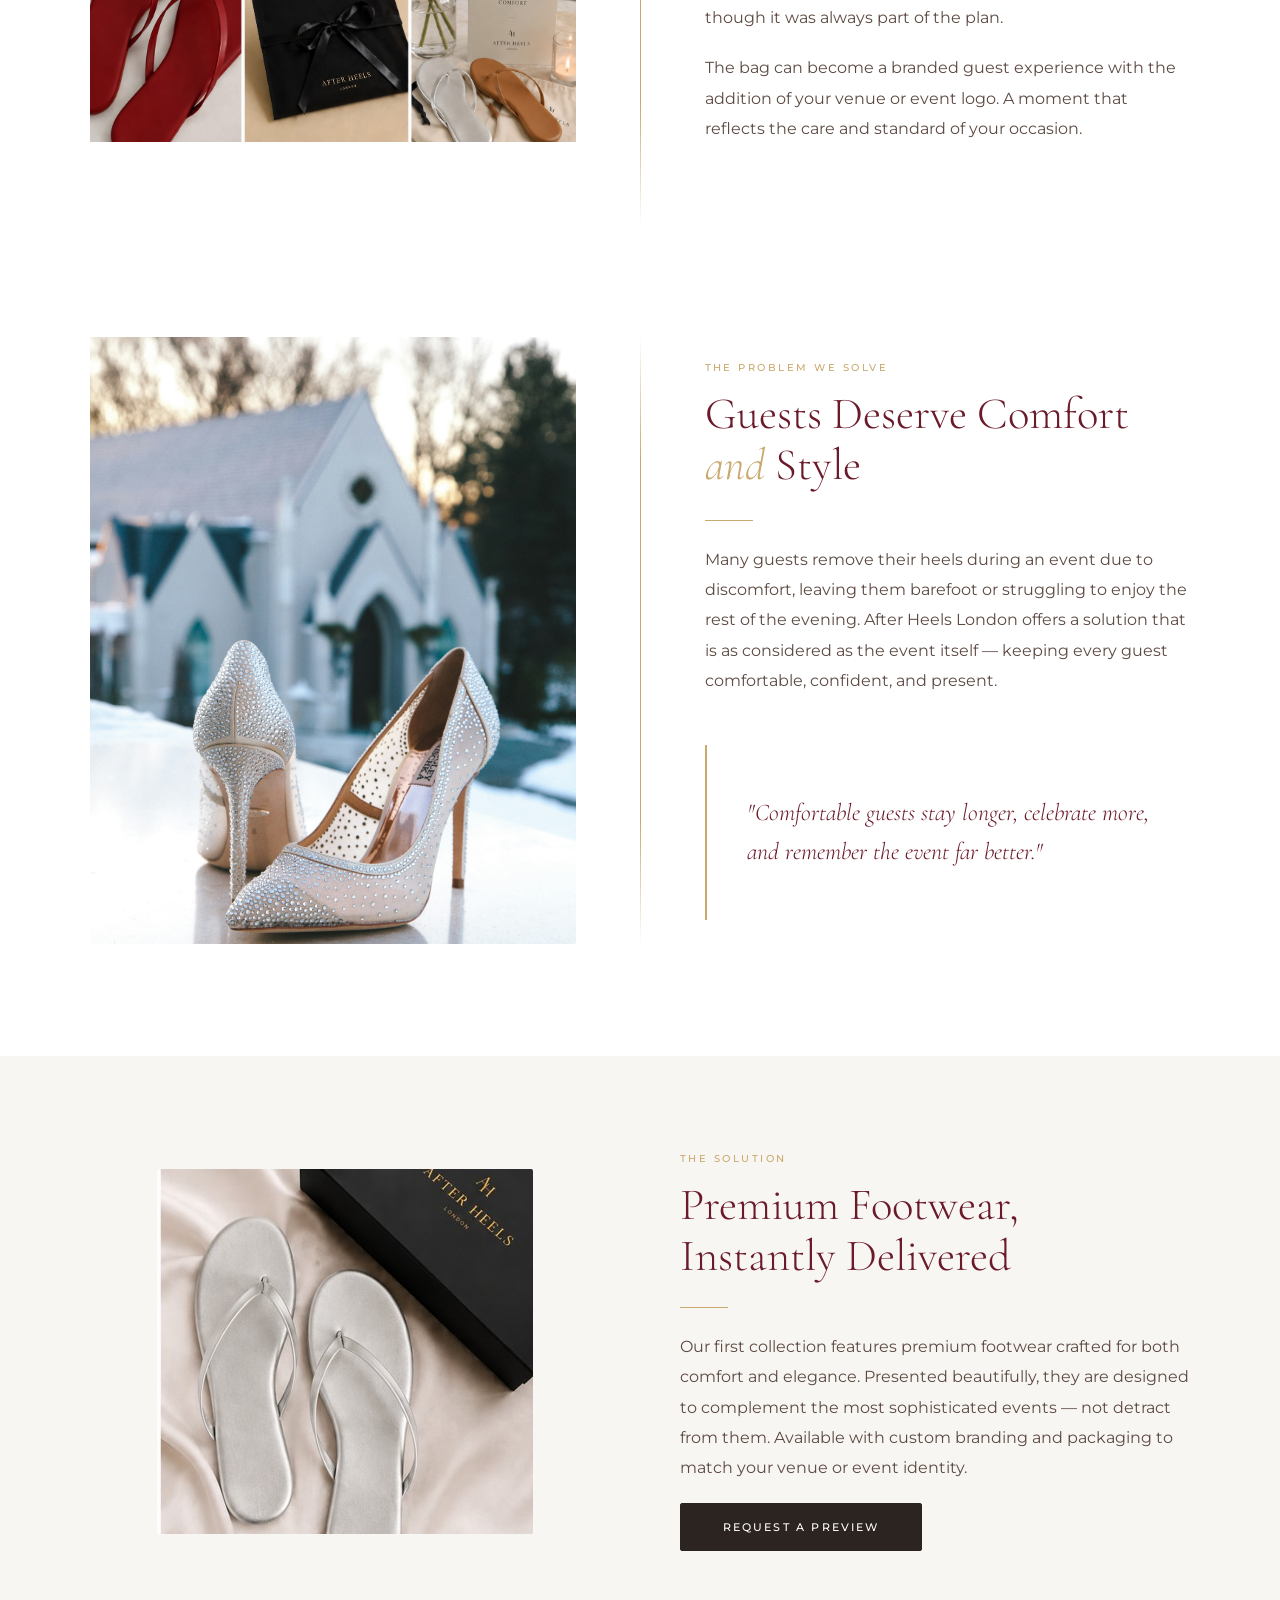
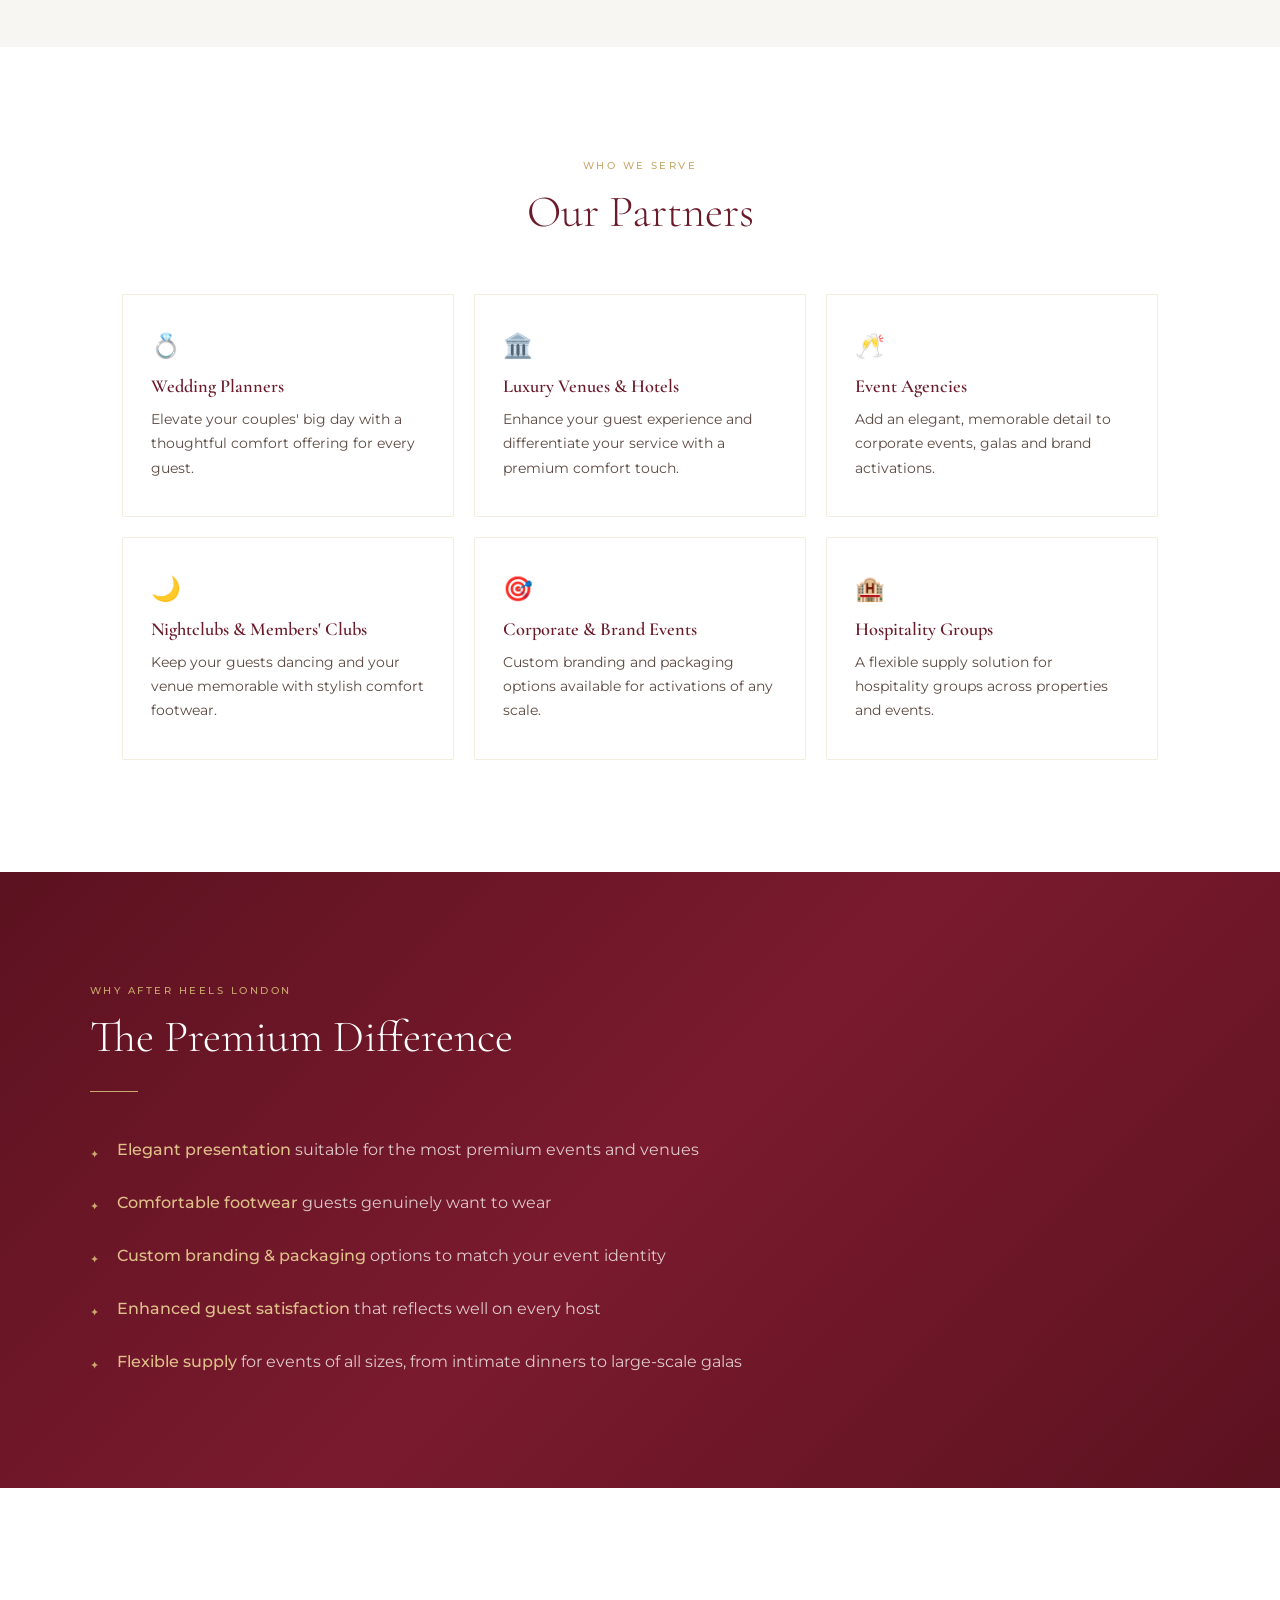
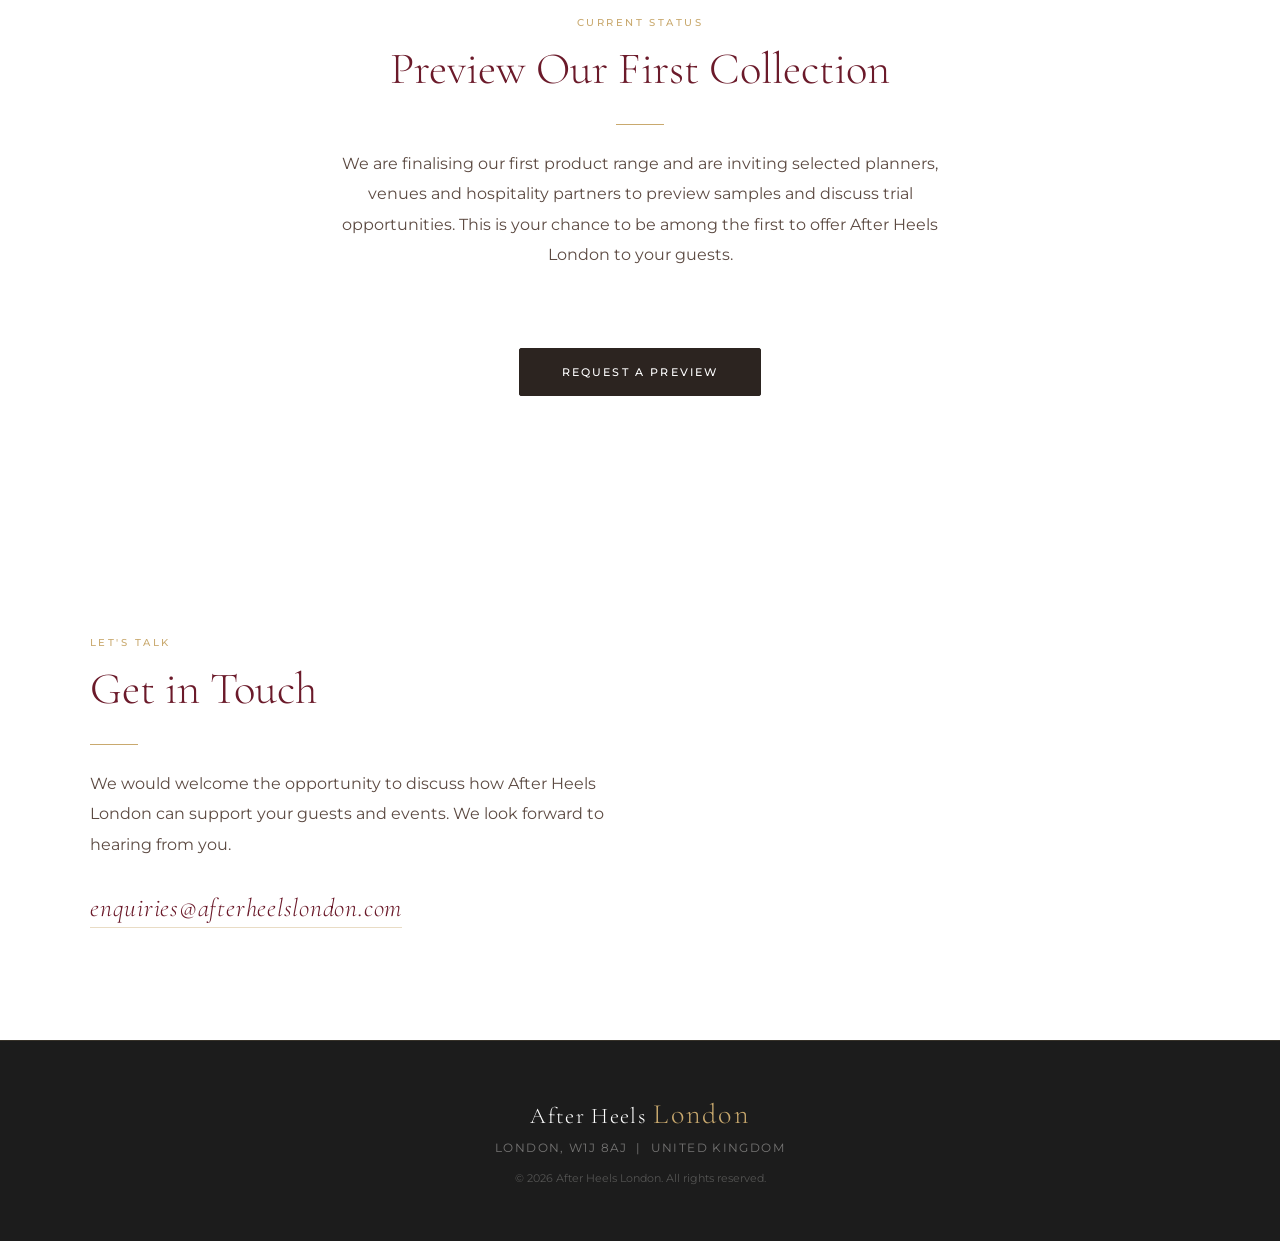
==== commit 0e024bf6: "Add brochure page and update footwear copy across site" ====
--- a/index.html
+++ b/index.html
@@ -47,8 +47,43 @@
     <div class="container">
       <h2 class="section-heading">The Collection</h2>
       <span class="gold-rule"></span>
-      <p class="section-body collection-intro">A carefully curated selection of premium comfort footwear, designed to complement the most sophisticated occasions.</p>
-    </div>
+      <p class="section-body collection-intro">A carefully curated selection of premium comfort footwear, designed to complement the most sophisticated occasions. Available in two distinct finishes, each in a refined palette of colours.</p>
+    </div>
+
+    <!-- Two styles -->
+    <div class="collection-styles">
+
+      <div class="collection-style-card">
+        <div class="style-label">Style One</div>
+        <h3 class="style-name">The Soft Collection</h3>
+        <p class="style-finish">Soft leather &nbsp;·&nbsp; Tubular straps</p>
+        <span class="gold-rule"></span>
+        <p class="style-desc">A supple, sculpted style with elegant tubular straps — refined in feel, effortless to wear.</p>
+        <div class="style-colours">
+          <span>Black</span>
+          <span>White</span>
+          <span>Red</span>
+          <span>Nude</span>
+        </div>
+      </div>
+
+      <div class="collection-style-card">
+        <div class="style-label">Style Two</div>
+        <h3 class="style-name">The Classic Collection</h3>
+        <p class="style-finish">Matt leather &nbsp;·&nbsp; Flat straps</p>
+        <span class="gold-rule"></span>
+        <p class="style-desc">A clean, understated style with flat straps in a luxurious matt leather finish — timeless in its simplicity.</p>
+        <div class="style-colours">
+          <span>Black</span>
+          <span>Chocolate</span>
+          <span>Red</span>
+          <span>Silver</span>
+        </div>
+      </div>
+
+    </div>
+
+    <!-- Colourway images -->
     <div class="collection-grid">
 
       <article class="collection-card">
@@ -112,7 +147,7 @@
         <h2 class="section-heading">The Experience</h2>
         <span class="gold-rule"></span>
         <p class="section-body">
-          Every pair of After Heels London sandals arrives presented in a beautifully finished custom bag. Generous enough to carry your heels home in.
+          Every pair of After Heels London shoes arrives presented in a beautifully finished custom bag. Generous enough to carry your heels home in.
         </p>
         <p class="section-body" style="margin-top: 1.25rem;">
           No public announcement that the night got the better of you. Just a quiet, elegant solution — handed to you as though it was always part of the plan.
@@ -155,10 +190,10 @@
 
       <div class="product-text">
         <div class="section-label">The Solution</div>
-        <h2 class="section-heading">Premium Sandals,<br />Instantly Delivered</h2>
+        <h2 class="section-heading">Premium Footwear,<br />Instantly Delivered</h2>
         <span class="gold-rule"></span>
         <p class="section-body">
-          Our first collection features premium sandals crafted for both comfort and elegance. Presented beautifully, they are designed to complement the most sophisticated events — not detract from them. Available with custom branding and packaging to match your venue or event identity.
+          Our first collection features premium footwear crafted for both comfort and elegance. Presented beautifully, they are designed to complement the most sophisticated events — not detract from them. Available with custom branding and packaging to match your venue or event identity.
         </p>
         <br />
         <a href="#contact" class="btn-primary">Request a Preview</a>
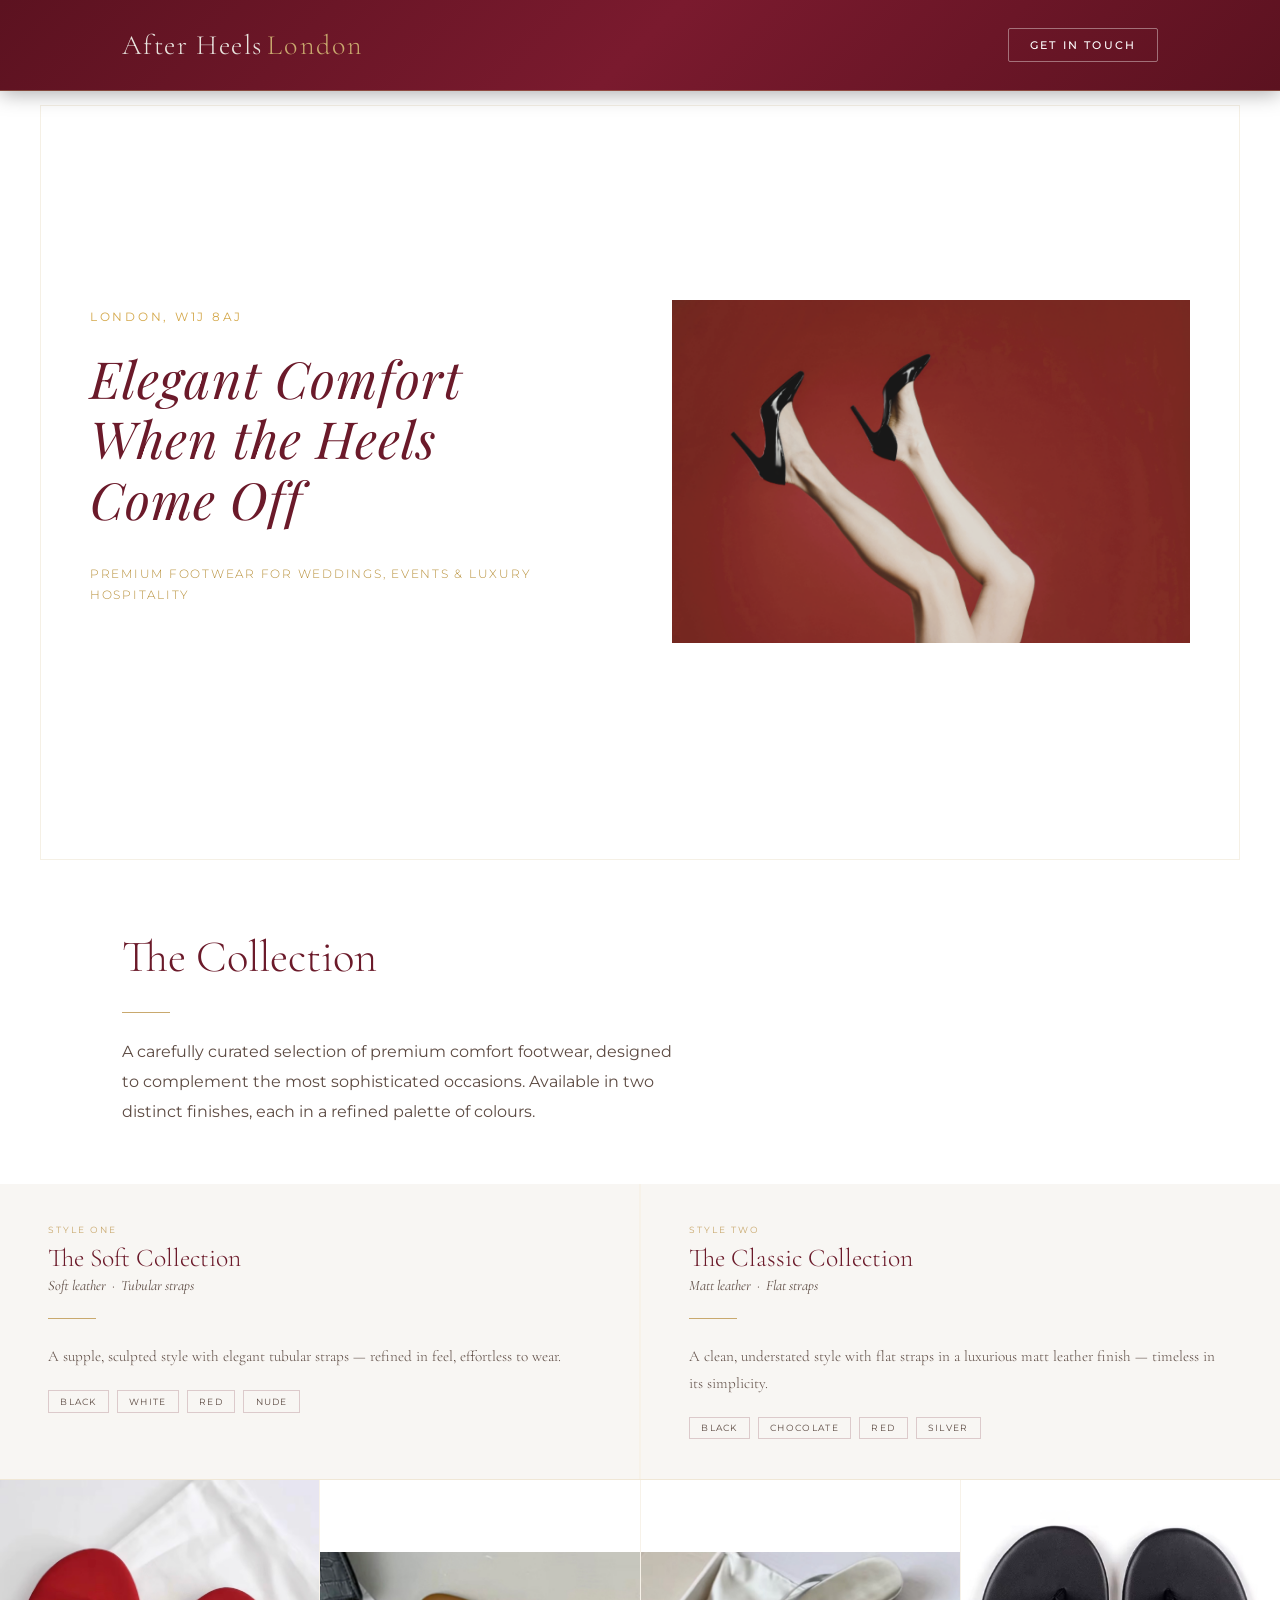
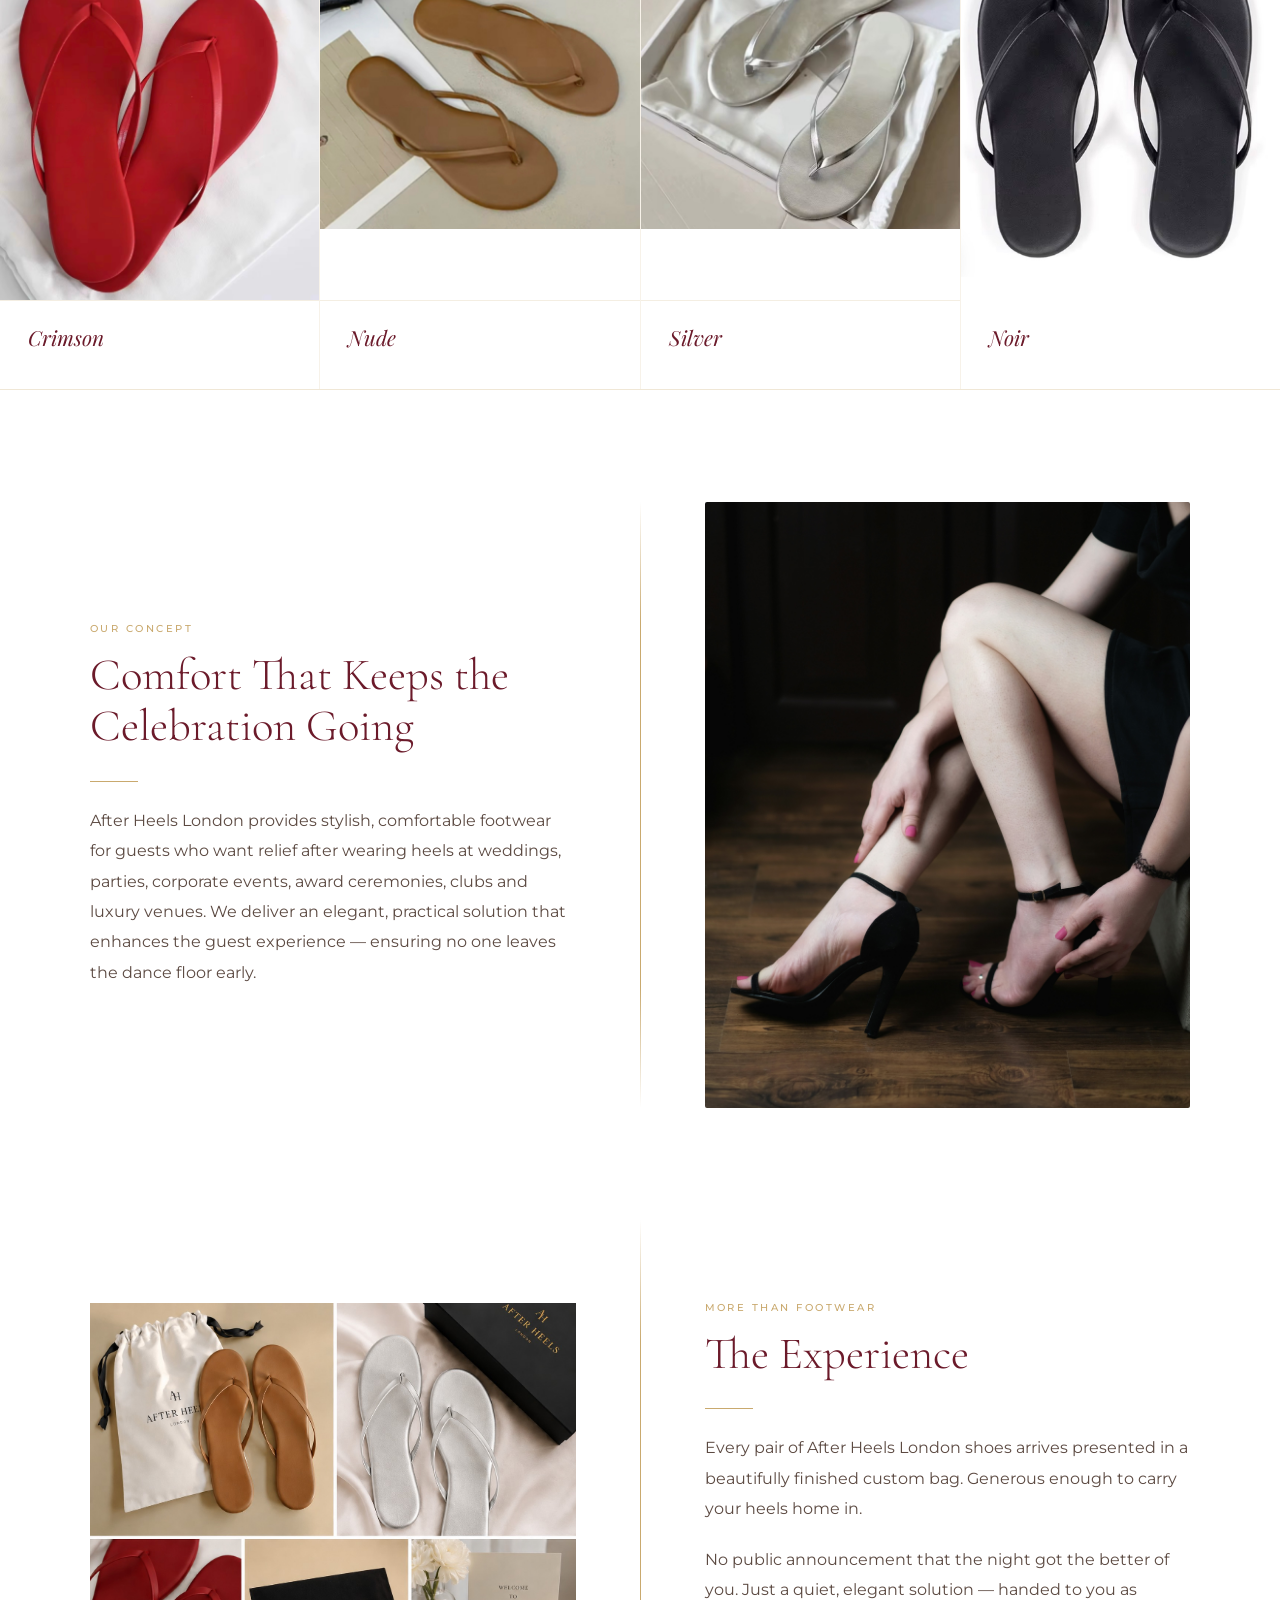
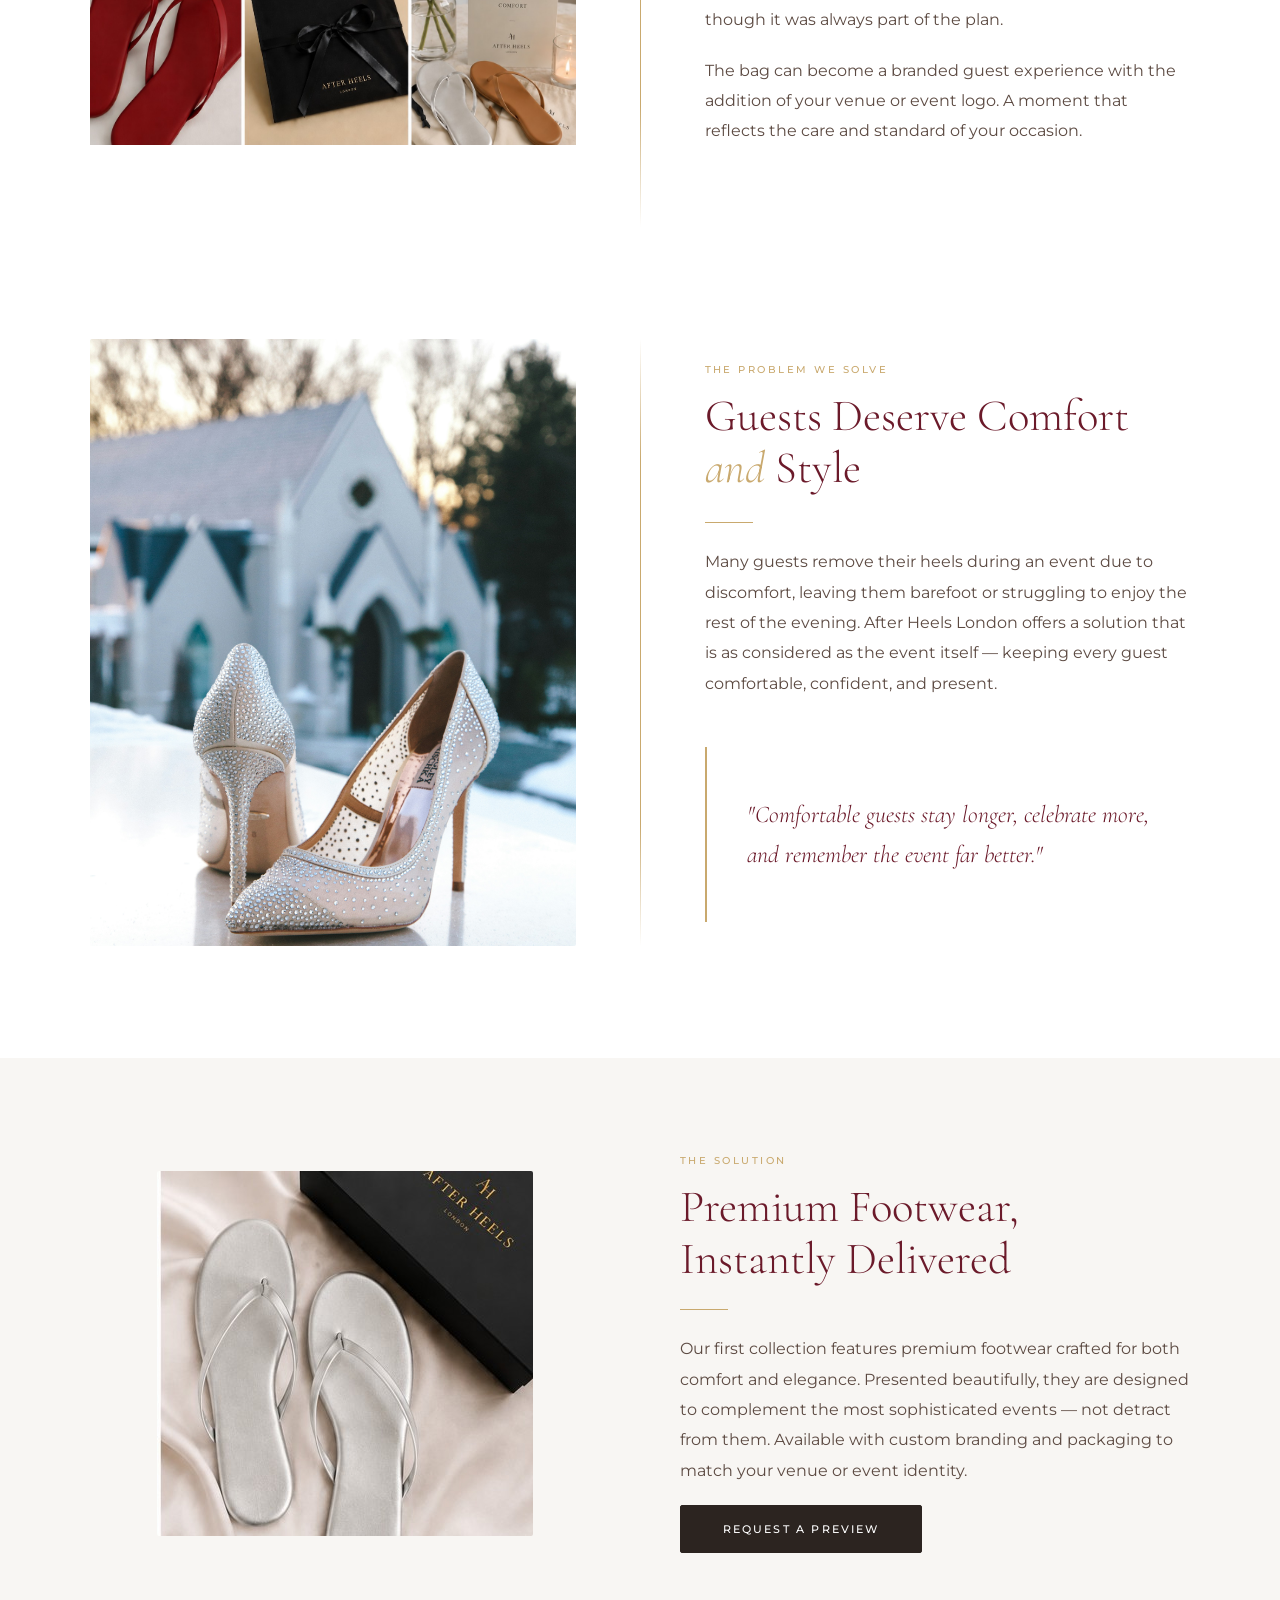
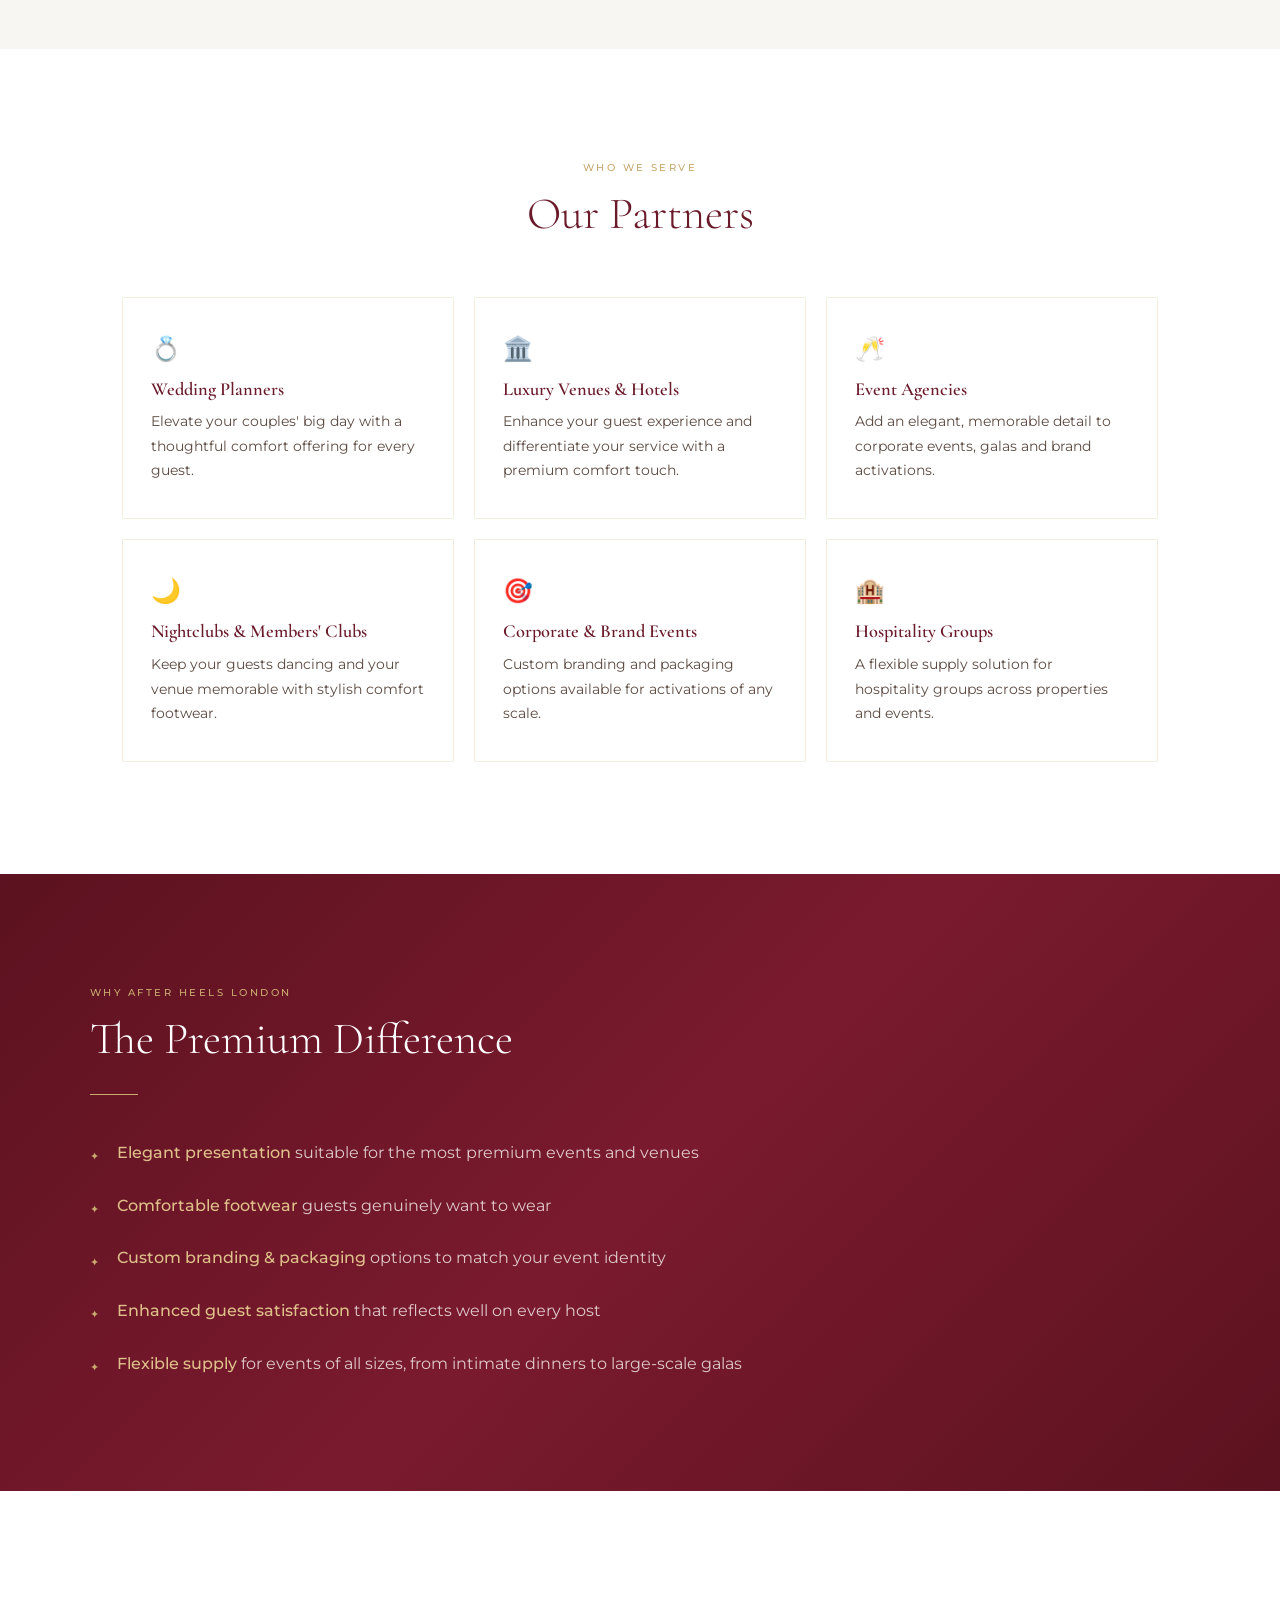
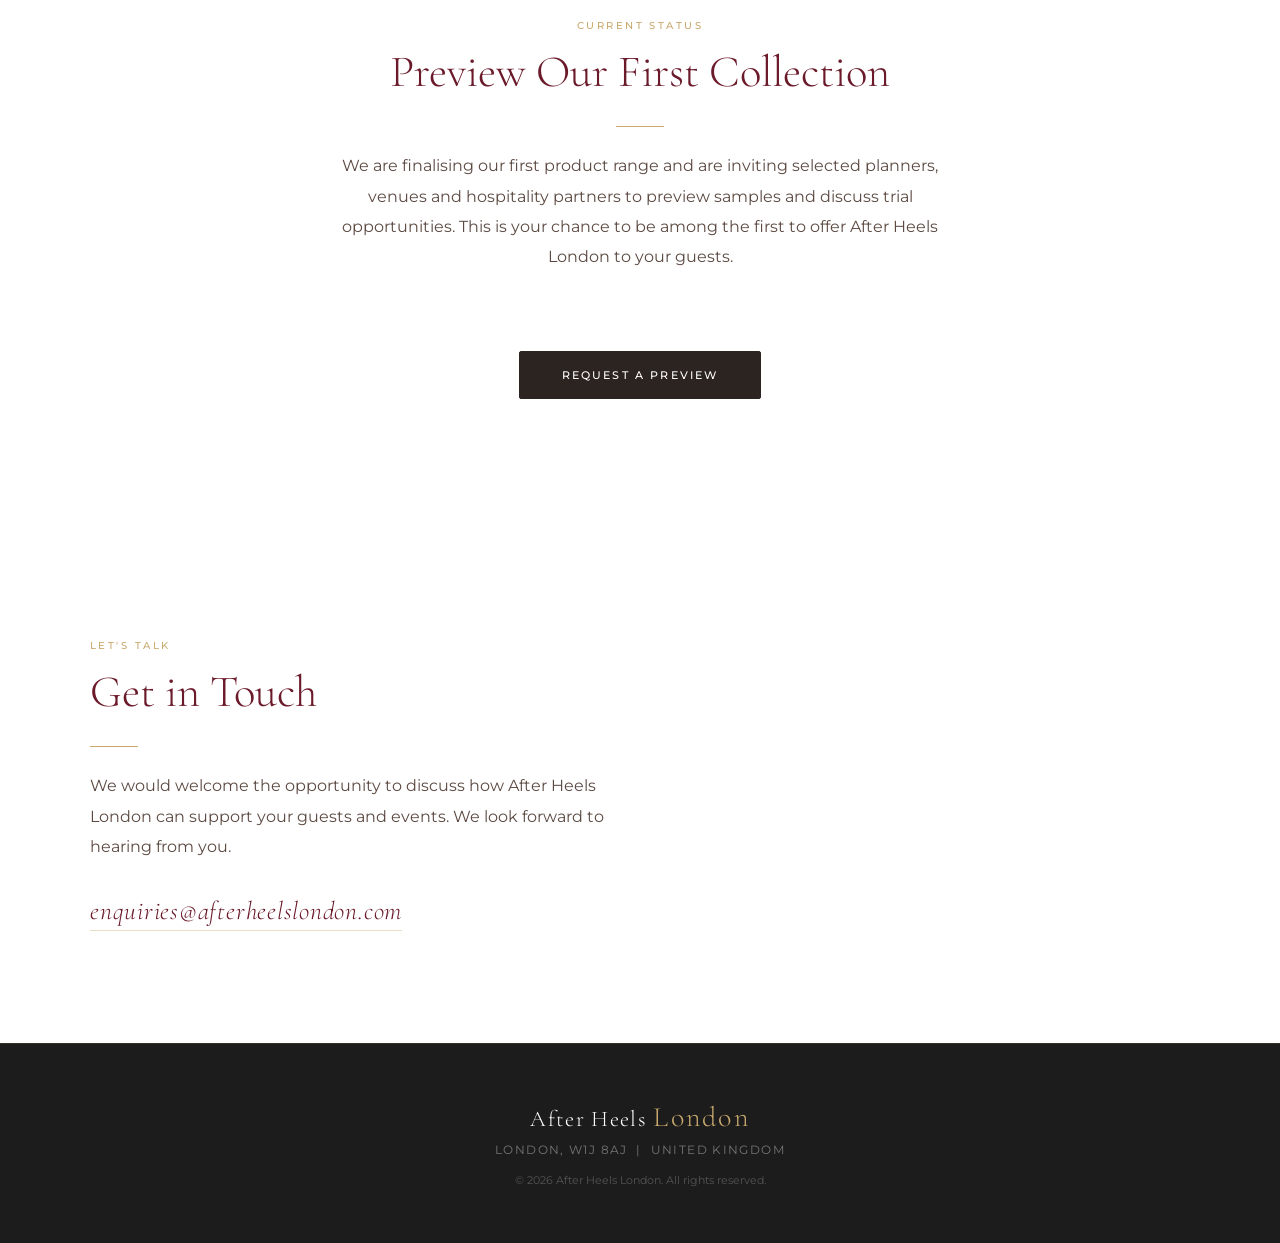
==== commit 20563ff4: "Expand concept section content and reduce font sizes to fit; add award ceremonies to site" ====
--- a/index.html
+++ b/index.html
@@ -125,7 +125,7 @@
         <h2 class="section-heading">Comfort That Keeps the Celebration Going</h2>
         <span class="gold-rule"></span>
         <p class="section-body">
-          After Heels London provides stylish, comfortable footwear for guests who want relief after wearing heels at weddings, parties, corporate events, clubs and luxury venues. We deliver an elegant, practical solution that enhances the guest experience — ensuring no one leaves the dance floor early.
+          After Heels London provides stylish, comfortable footwear for guests who want relief after wearing heels at weddings, parties, corporate events, award ceremonies, clubs and luxury venues. We deliver an elegant, practical solution that enhances the guest experience — ensuring no one leaves the dance floor early.
         </p>
       </div>
       <div class="editorial-divider"></div>
--- a/styles.css
+++ b/styles.css
@@ -533,6 +533,73 @@
   margin-top: 0.5rem;
 }
 
+/* Style cards — Soft & Classic collections */
+.collection-styles {
+  display: grid;
+  grid-template-columns: 1fr 1fr;
+  gap: 2px;
+  background: rgba(201,169,110,0.15);
+  margin: 2.5rem 0 0;
+}
+
+.collection-style-card {
+  background: var(--ivory-tint);
+  padding: 2.5rem 3rem;
+}
+
+.style-label {
+  font-family: var(--font-sans);
+  font-size: 0.58rem;
+  font-weight: 400;
+  letter-spacing: 0.22em;
+  text-transform: uppercase;
+  color: var(--gold);
+  margin-bottom: 0.5rem;
+}
+
+.style-name {
+  font-family: var(--font-serif);
+  font-size: 1.6rem;
+  font-weight: 300;
+  color: var(--burgundy);
+  line-height: 1.2;
+  margin-bottom: 0.25rem;
+}
+
+.style-finish {
+  font-family: var(--font-serif);
+  font-size: 0.9rem;
+  font-style: italic;
+  color: var(--text-mid);
+  margin-bottom: 0.25rem;
+}
+
+.style-desc {
+  font-family: var(--font-serif);
+  font-size: 0.95rem;
+  font-weight: 300;
+  color: var(--text-mid);
+  line-height: 1.75;
+  margin-bottom: 1.25rem;
+}
+
+.style-colours {
+  display: flex;
+  gap: 0.5rem;
+  flex-wrap: wrap;
+}
+
+.style-colours span {
+  font-family: var(--font-sans);
+  font-size: 0.55rem;
+  font-weight: 400;
+  letter-spacing: 0.15em;
+  text-transform: uppercase;
+  padding: 0.3rem 0.7rem;
+  border: 1px solid rgba(107,26,42,0.2);
+  color: var(--text-mid);
+}
+
 .collection-grid {
   display: grid;
   grid-template-columns: repeat(4, 1fr);
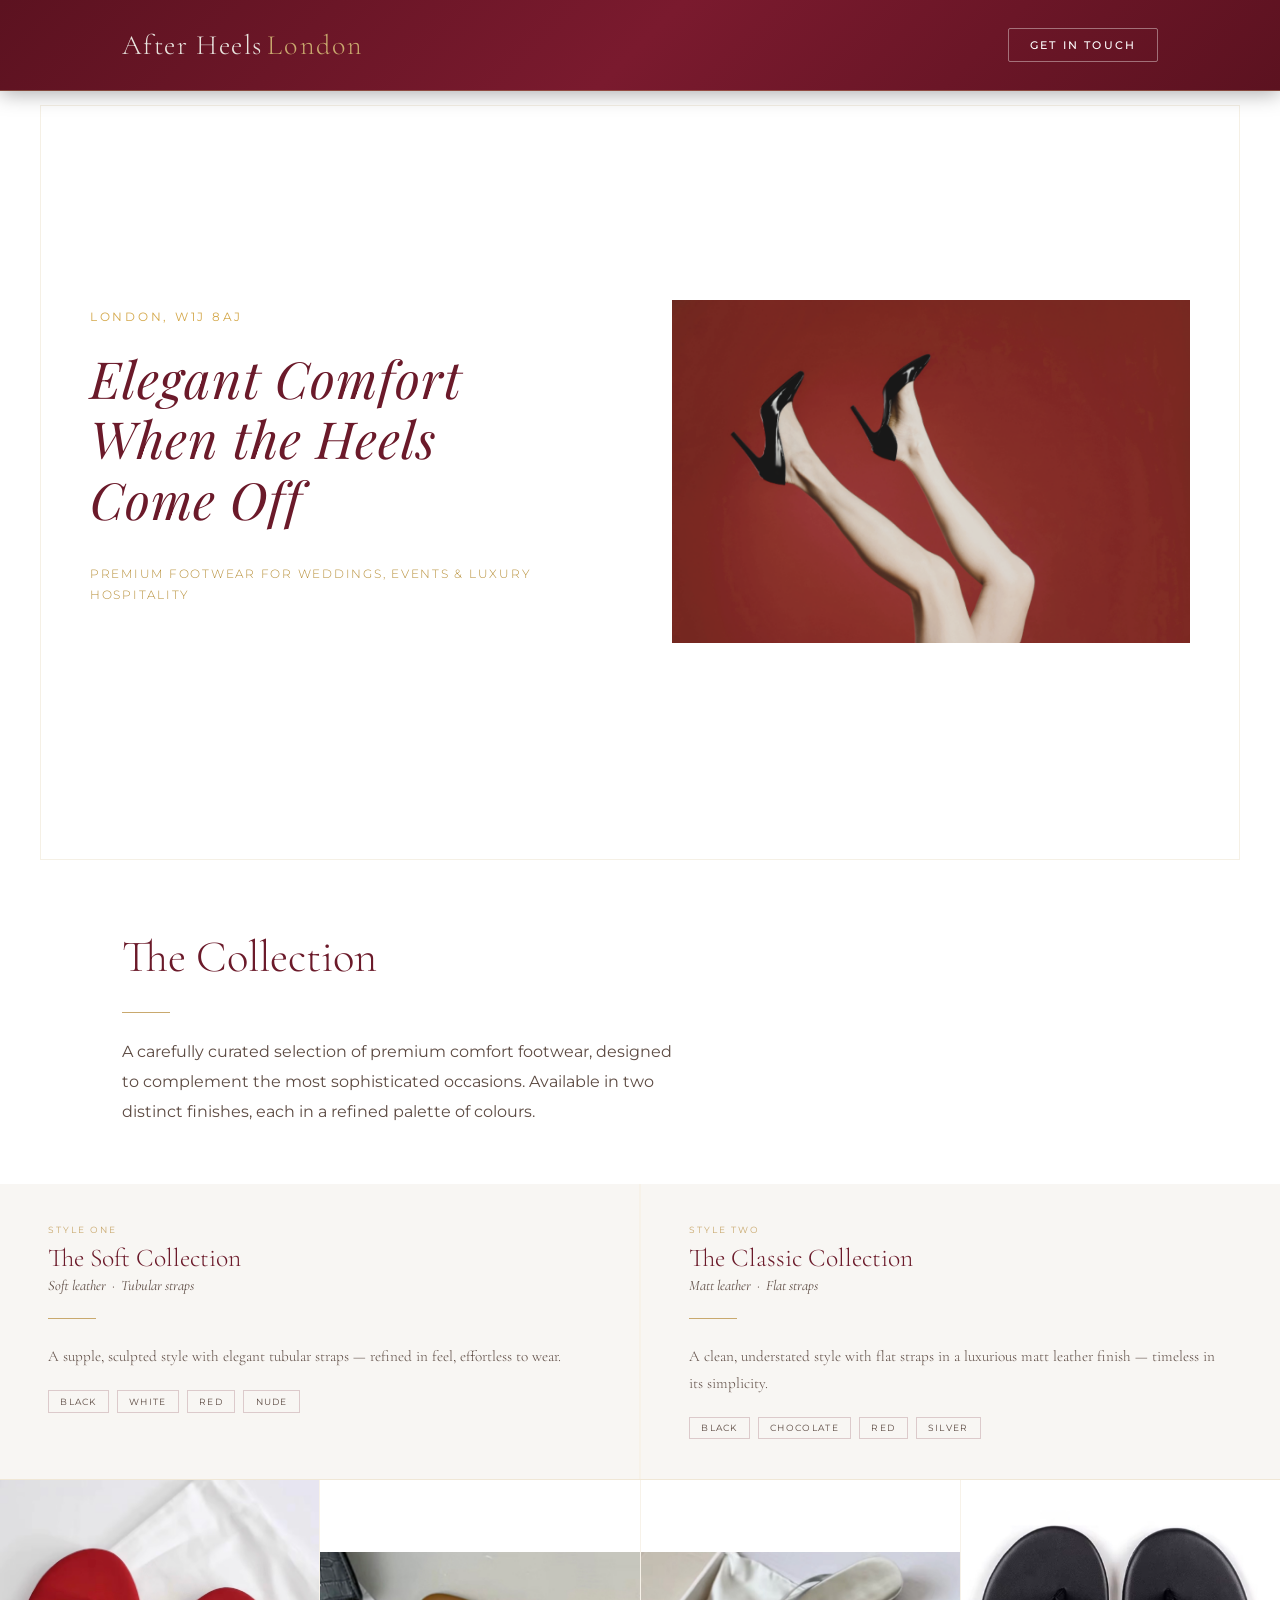
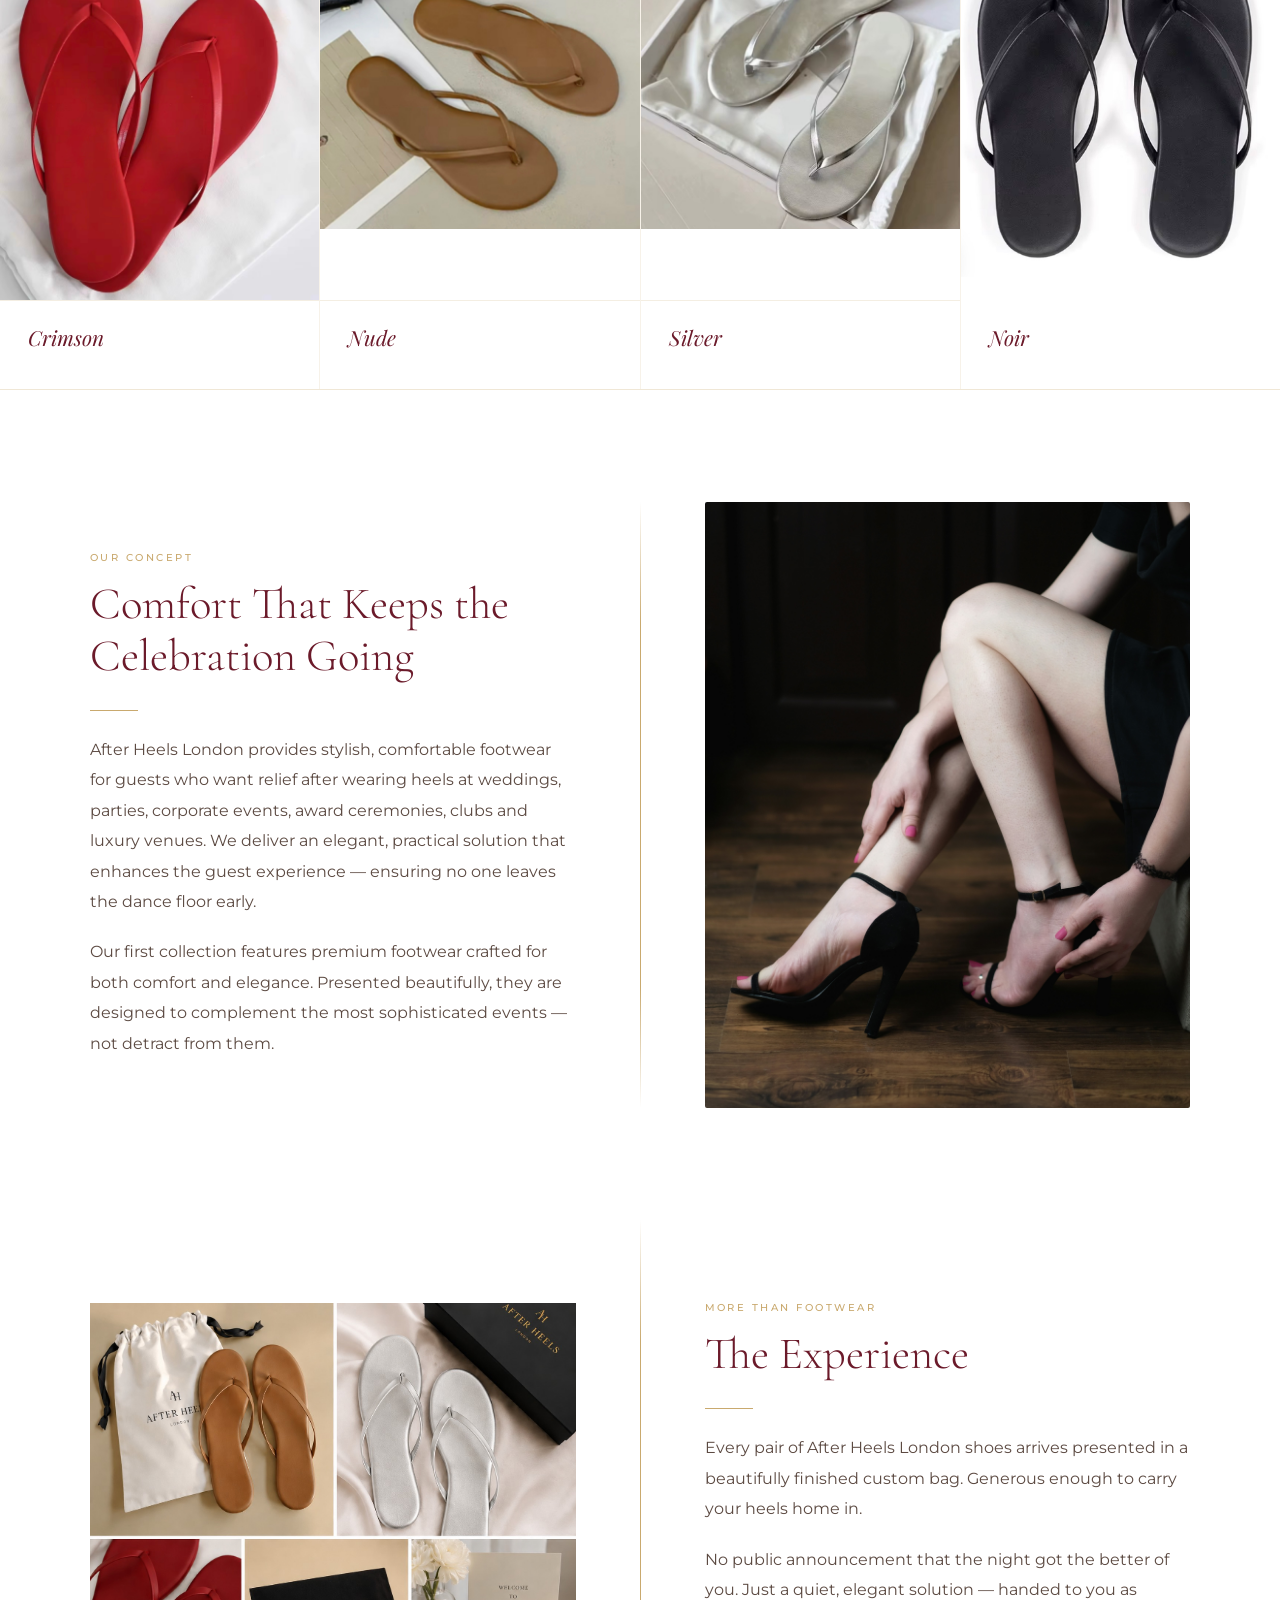
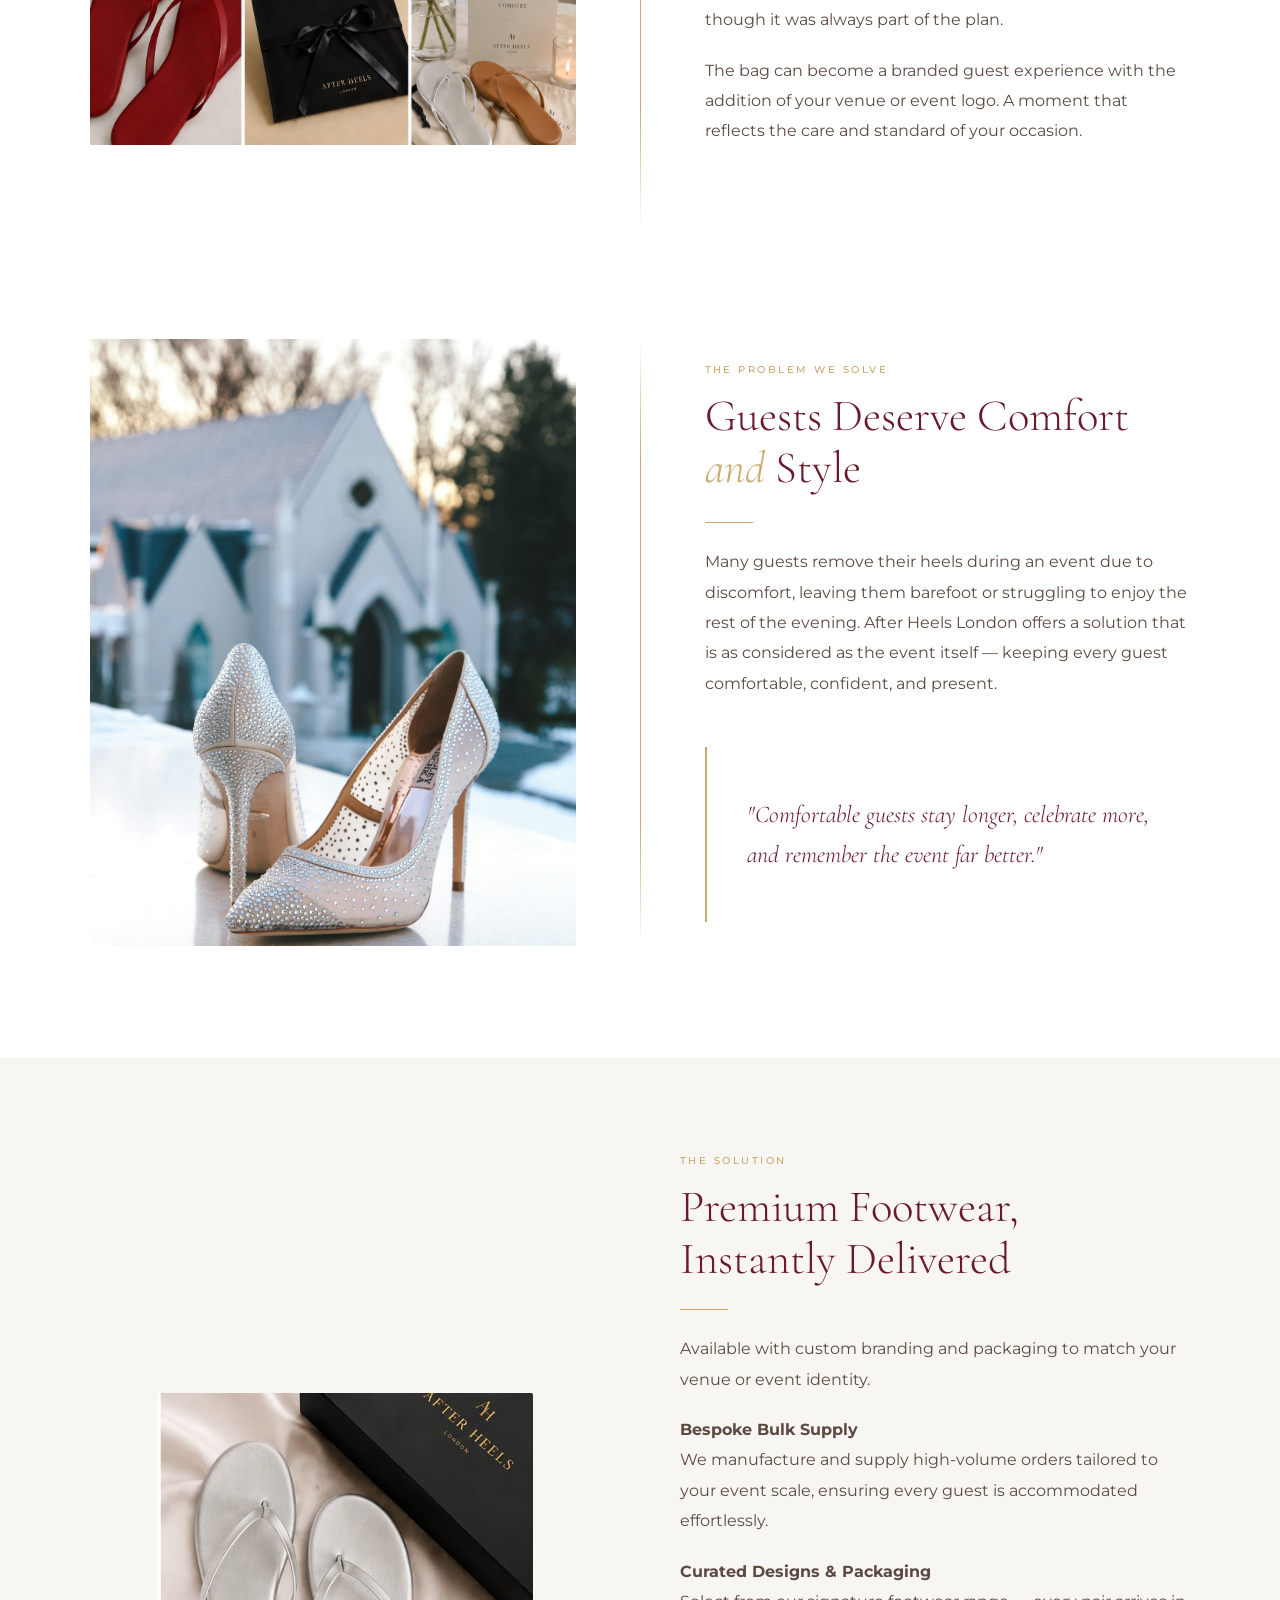
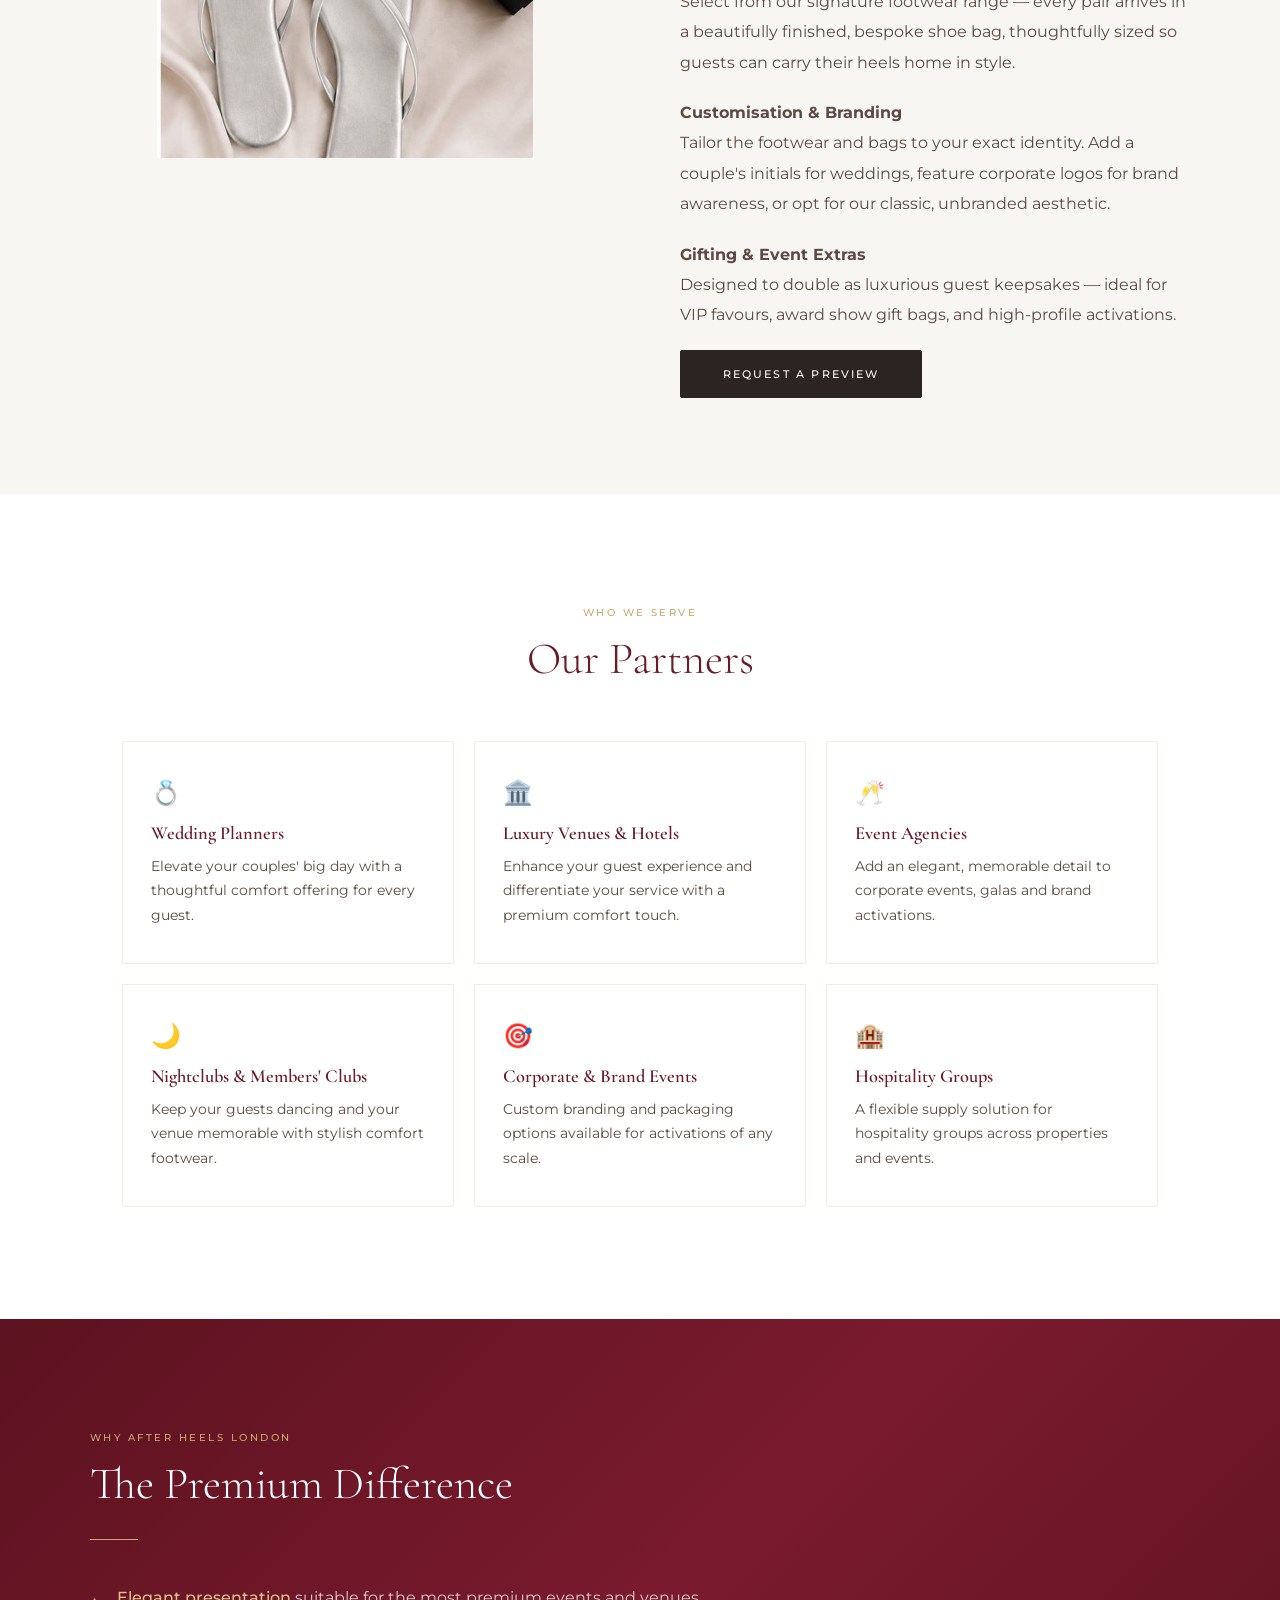
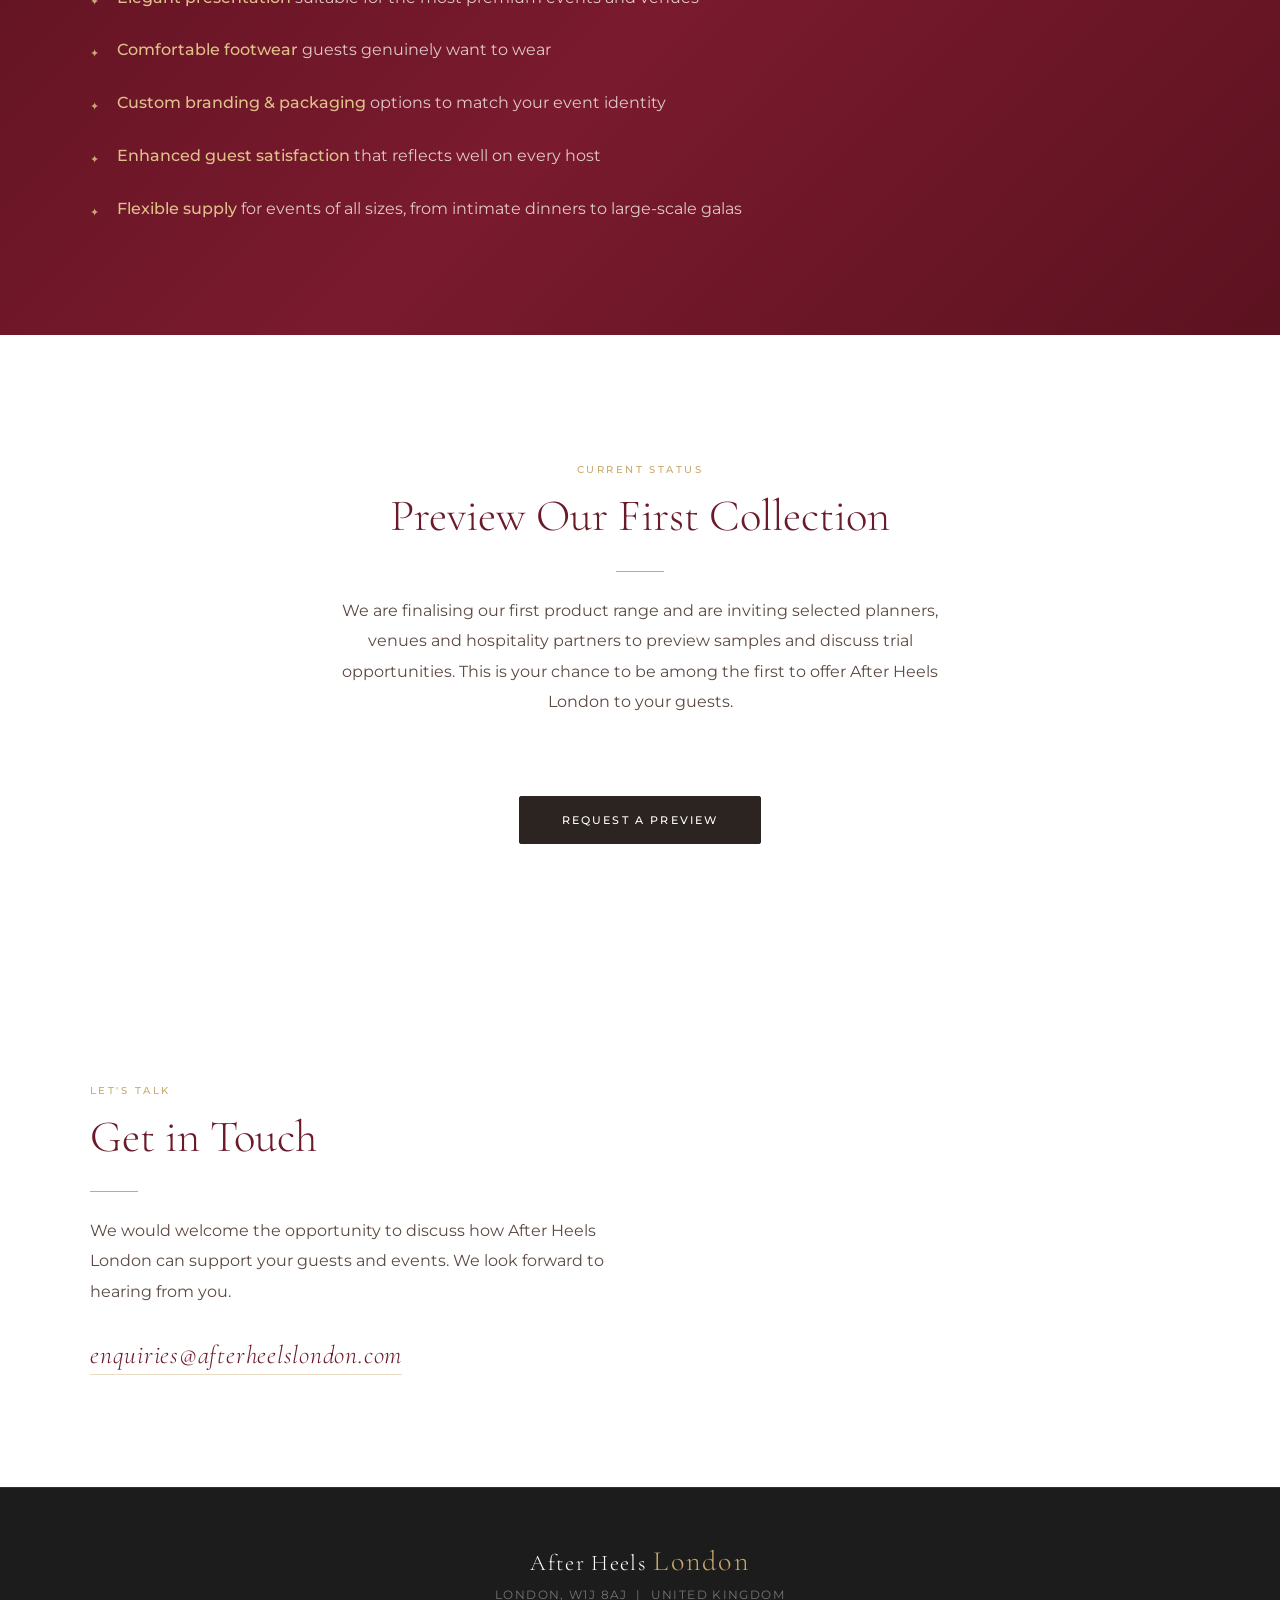
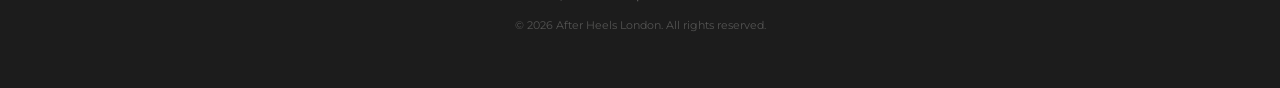
==== commit e5be2d1d: "Site: add collection sentence to concept; expand solution section with four pillars" ====
--- a/index.html
+++ b/index.html
@@ -127,6 +127,9 @@
         <p class="section-body">
           After Heels London provides stylish, comfortable footwear for guests who want relief after wearing heels at weddings, parties, corporate events, award ceremonies, clubs and luxury venues. We deliver an elegant, practical solution that enhances the guest experience — ensuring no one leaves the dance floor early.
         </p>
+        <p class="section-body" style="margin-top: 1.25rem;">
+          Our first collection features premium footwear crafted for both comfort and elegance. Presented beautifully, they are designed to complement the most sophisticated events — not detract from them.
+        </p>
       </div>
       <div class="editorial-divider"></div>
       <div class="editorial-image">
@@ -193,7 +196,19 @@
         <h2 class="section-heading">Premium Footwear,<br />Instantly Delivered</h2>
         <span class="gold-rule"></span>
         <p class="section-body">
-          Our first collection features premium footwear crafted for both comfort and elegance. Presented beautifully, they are designed to complement the most sophisticated events — not detract from them. Available with custom branding and packaging to match your venue or event identity.
+          Available with custom branding and packaging to match your venue or event identity.
+        </p>
+        <p class="section-body" style="margin-top: 1.25rem;"><strong>Bespoke Bulk Supply</strong><br />
+          We manufacture and supply high-volume orders tailored to your event scale, ensuring every guest is accommodated effortlessly.
+        </p>
+        <p class="section-body" style="margin-top: 1.25rem;"><strong>Curated Designs &amp; Packaging</strong><br />
+          Select from our signature footwear range — every pair arrives in a beautifully finished, bespoke shoe bag, thoughtfully sized so guests can carry their heels home in style.
+        </p>
+        <p class="section-body" style="margin-top: 1.25rem;"><strong>Customisation &amp; Branding</strong><br />
+          Tailor the footwear and bags to your exact identity. Add a couple's initials for weddings, feature corporate logos for brand awareness, or opt for our classic, unbranded aesthetic.
+        </p>
+        <p class="section-body" style="margin-top: 1.25rem;"><strong>Gifting &amp; Event Extras</strong><br />
+          Designed to double as luxurious guest keepsakes — ideal for VIP favours, award show gift bags, and high-profile activations.
         </p>
         <br />
         <a href="#contact" class="btn-primary">Request a Preview</a>
